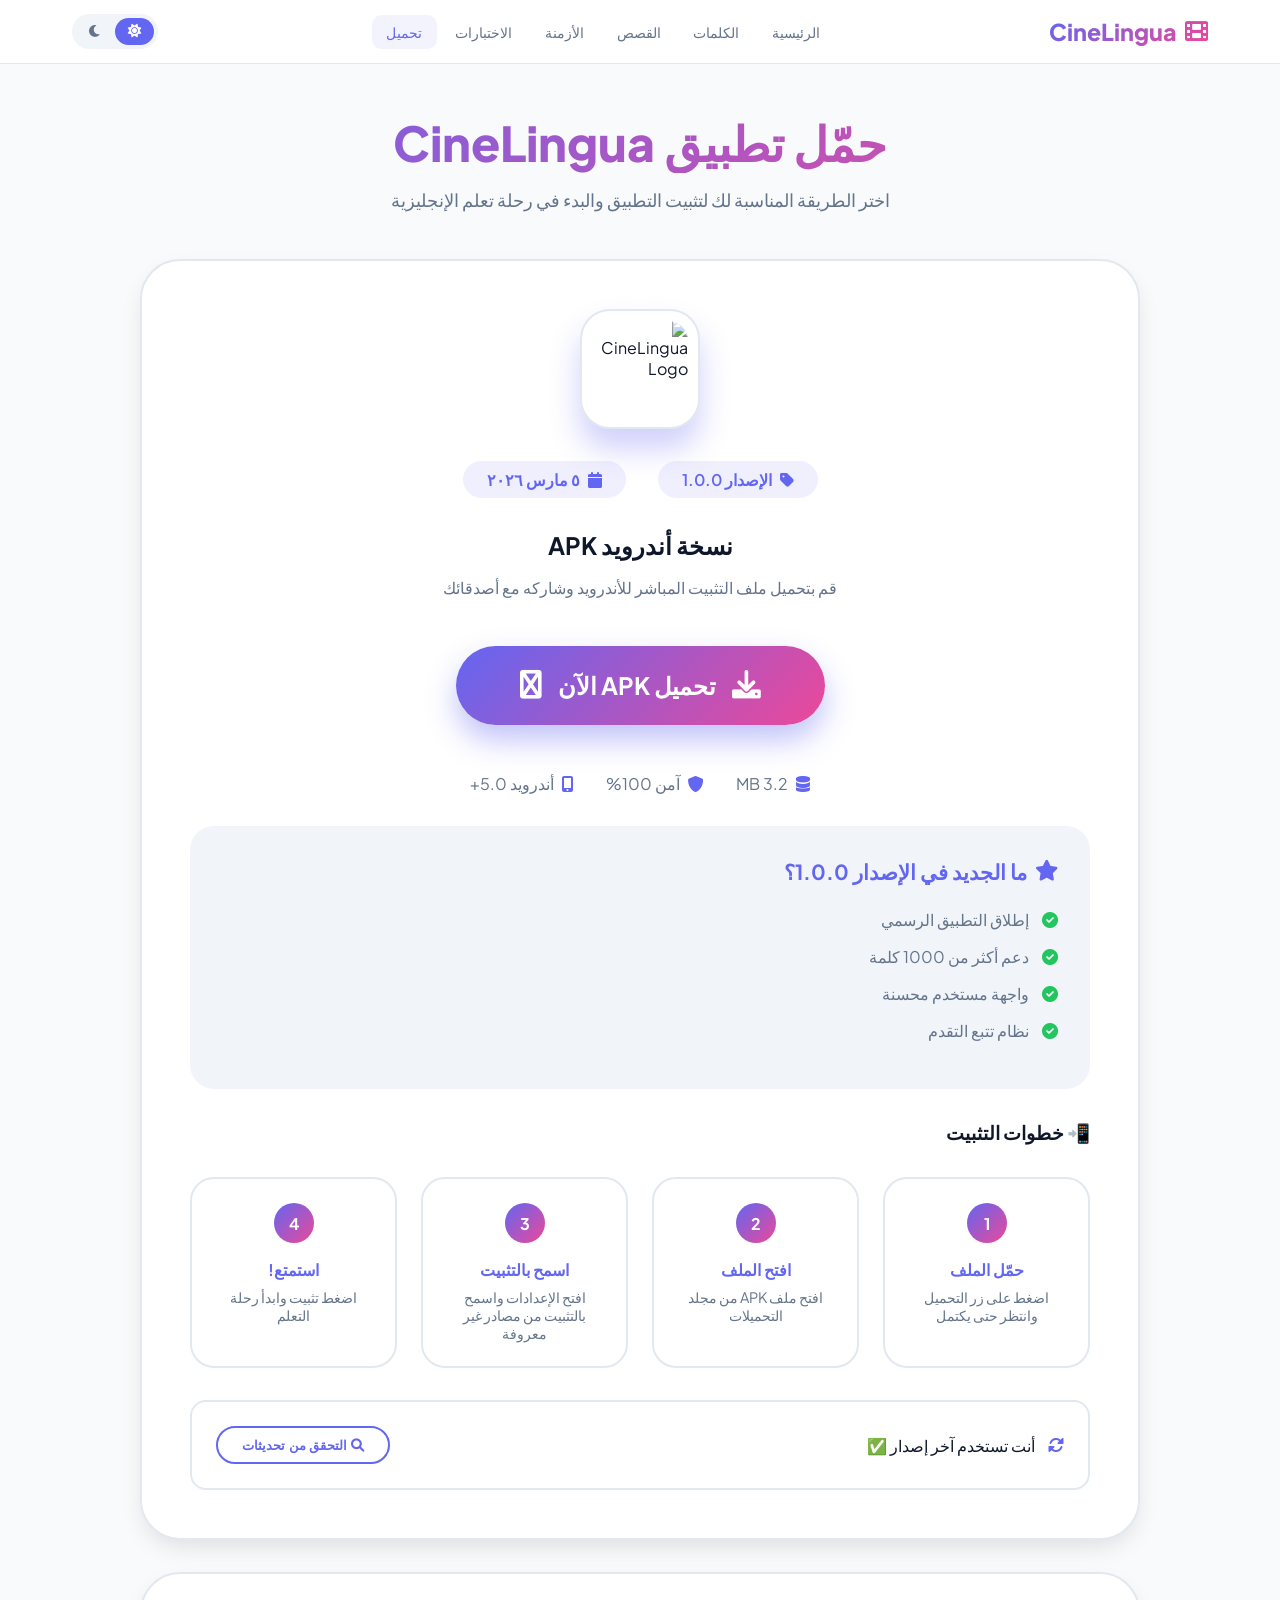
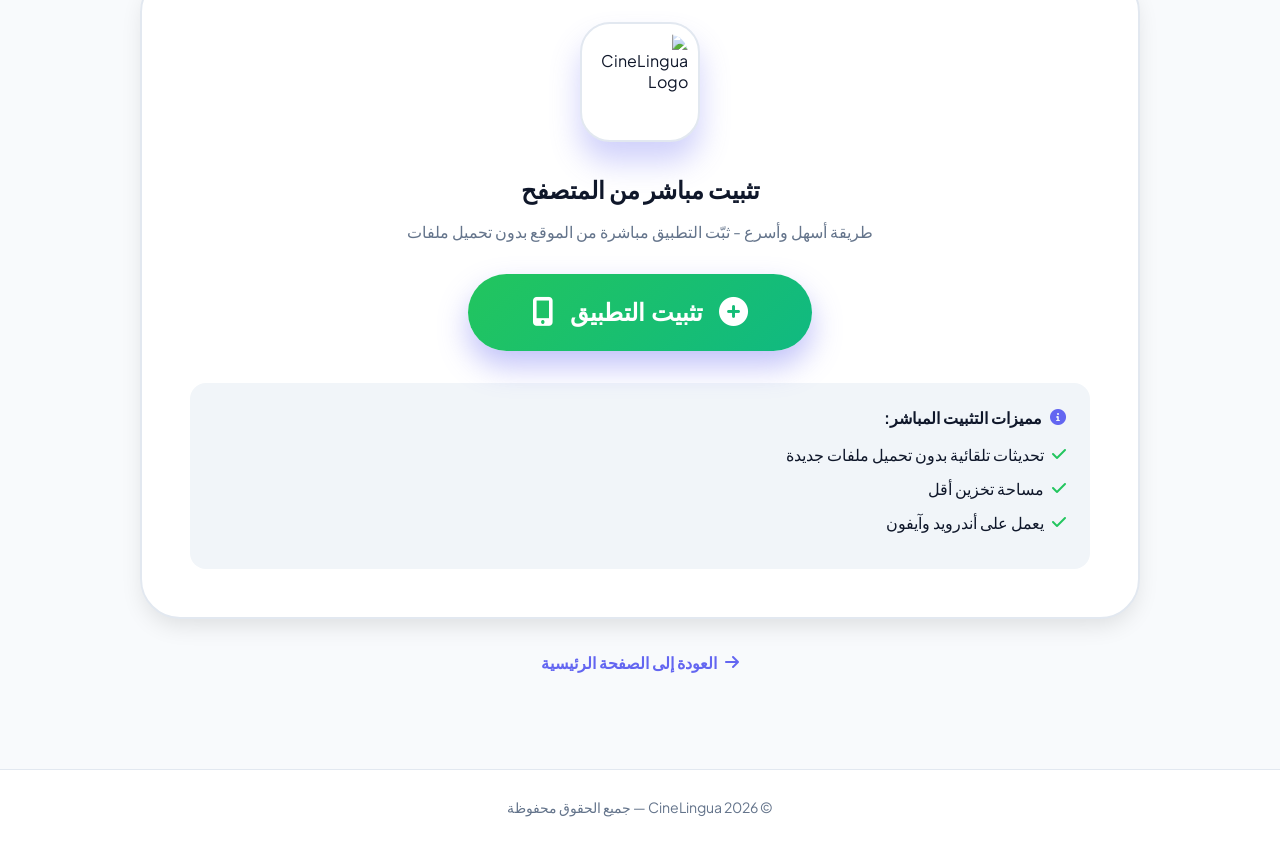
==== download.html @ 96bd87a1 "Update download.html" ====
<!DOCTYPE html>
<html lang="ar" dir="rtl">
<head>
    <meta charset="UTF-8">
    <meta name="viewport" content="width=device-width, initial-scale=1.0">
    <title>CineLingua | تحميل التطبيق</title>
    
    <!-- PWA Meta Tags -->
    <link rel="manifest" href="manifest.json">
    <meta name="theme-color" content="#6366f1">
    <meta name="apple-mobile-web-app-capable" content="yes">
    <meta name="apple-mobile-web-app-status-bar-style" content="black-translucent">
    <meta name="apple-mobile-web-app-title" content="CineLingua">
    <link rel="apple-touch-icon" href="https://i.postimg.cc/J4xdc62M/20260305-233826.png">
    
    <!-- Meta Tags -->
    <meta property="og:title" content="CineLingua | تحميل التطبيق">
    <meta property="og:description" content="حمّل تطبيق CineLingua لتعلم الإنجليزية بذكاء">
    <meta property="og:image" content="https://i.postimg.cc/J4xdc62M/20260305-233826.png">
    <meta property="og:url" content="https://riad325-maker.github.io/cine-lingua.-/download.html">
    <meta name="description" content="صفحة تحميل تطبيق CineLingua - تعلم الإنجليزية بسهولة">

    <!-- Stylesheets -->
    <link rel="stylesheet" href="https://cdnjs.cloudflare.com/ajax/libs/font-awesome/6.0.0/css/all.min.css">
    <link href="https://fonts.googleapis.com/css2?family=Plus+Jakarta+Sans:wght@300;400;500;600;700;800&display=swap" rel="stylesheet">
    <link href="https://unpkg.com/aos@2.3.1/dist/aos.css" rel="stylesheet">

    <style>
        * { margin: 0; padding: 0; box-sizing: border-box; }

        :root {
            --primary: #6366f1;
            --primary-dark: #4f46e5;
            --secondary: #ec4899;
            --success: #22c55e;
            --warning: #f59e0b;
            --border: #e2e8f0;
            --shadow: 0 4px 6px -1px rgba(0,0,0,0.08);
            --shadow-lg: 0 10px 25px -5px rgba(0,0,0,0.12);
            --bg-primary: #f8fafc;
            --bg-card: #ffffff;
            --bg-secondary: #f1f5f9;
            --text-primary: #0f172a;
            --text-secondary: #64748b;
        }

        [data-theme="dark"] {
            --border: #334155;
            --bg-primary: #0f172a;
            --bg-card: #1e293b;
            --bg-secondary: #334155;
            --text-primary: #f8fafc;
            --text-secondary: #cbd5e1;
        }

        body {
            background-color: var(--bg-primary);
            color: var(--text-primary);
            font-family: 'Plus Jakarta Sans', sans-serif;
            transition: background 0.3s, color 0.3s;
            min-height: 100vh;
            display: flex;
            flex-direction: column;
        }

        /* ===== NAVBAR ===== */
        .navbar {
            background: var(--bg-card);
            box-shadow: 0 1px 0 var(--border);
            position: fixed;
            width: 100%;
            top: 0;
            z-index: 1000;
        }

        .nav-container {
            max-width: 1200px;
            margin: 0 auto;
            padding: 0.9rem 2rem;
            display: flex;
            justify-content: space-between;
            align-items: center;
        }

        .logo {
            display: flex;
            align-items: center;
            gap: 0.5rem;
            font-size: 1.45rem;
            font-weight: 800;
            background: linear-gradient(135deg, var(--primary), var(--secondary));
            -webkit-background-clip: text;
            -webkit-text-fill-color: transparent;
            text-decoration: none;
        }

        .nav-menu {
            display: flex;
            gap: 0.25rem;
            list-style: none;
        }

        .nav-menu a {
            text-decoration: none;
            color: var(--text-secondary);
            font-weight: 500;
            padding: 0.5rem 0.9rem;
            border-radius: 0.6rem;
            transition: all 0.2s;
            font-size: 0.9rem;
        }

        .nav-menu a:hover,
        .nav-menu a.active {
            color: var(--primary);
            background: rgba(99, 102, 241, 0.08);
        }

        .nav-right {
            display: flex;
            align-items: center;
            gap: 0.75rem;
        }

        .theme-toggle {
            display: flex;
            background: var(--bg-secondary);
            padding: 0.2rem;
            border-radius: 2rem;
        }

        .theme-btn {
            padding: 0.4rem 0.8rem;
            border: none;
            background: transparent;
            border-radius: 2rem;
            cursor: pointer;
            color: var(--text-secondary);
            transition: all 0.2s;
            font-size: 0.85rem;
        }

        .theme-btn.active {
            background: var(--primary);
            color: white;
        }

        .menu-toggle {
            background: none;
            border: none;
            font-size: 1.5rem;
            color: var(--primary);
            cursor: pointer;
            display: none;
        }

        @media (max-width: 768px) {
            .menu-toggle {
                display: block;
            }
            .nav-menu {
                display: none;
                position: absolute;
                top: 100%;
                right: 0;
                left: 0;
                background: var(--bg-card);
                flex-direction: column;
                padding: 0.75rem;
                gap: 0.2rem;
                box-shadow: 0 10px 25px rgba(0, 0, 0, 0.1);
                border-bottom: 1px solid var(--border);
            }
            .nav-menu.show {
                display: flex;
            }
            .nav-menu a {
                padding: 0.75rem 1rem;
                display: block;
            }
        }

        /* ===== MAIN CONTENT ===== */
        .main-content {
            flex: 1;
            margin-top: 80px;
            padding: 2rem;
        }

        .download-hero {
            text-align: center;
            margin-bottom: 3rem;
        }

        .download-hero h1 {
            font-size: clamp(2rem, 5vw, 3rem);
            font-weight: 800;
            margin-bottom: 1rem;
            background: linear-gradient(135deg, var(--primary), var(--secondary));
            -webkit-background-clip: text;
            -webkit-text-fill-color: transparent;
        }

        .download-hero p {
            color: var(--text-secondary);
            font-size: 1.1rem;
            max-width: 600px;
            margin: 0 auto;
        }

        /* ===== DOWNLOAD CARD ===== */
        .download-container {
            max-width: 1000px;
            margin: 0 auto;
        }

        .download-card {
            background: var(--bg-card);
            border-radius: 2.5rem;
            padding: 3rem;
            box-shadow: var(--shadow-lg);
            border: 2px solid var(--border);
            margin-bottom: 2rem;
        }

        .app-icon-large {
            width: 120px;
            height: 120px;
            background: white;
            border-radius: 30px;
            display: flex;
            align-items: center;
            justify-content: center;
            margin: 0 auto 2rem;
            box-shadow: 0 20px 30px rgba(99, 102, 241, 0.3);
            padding: 10px;
            border: 2px solid var(--border);
        }

        .app-icon-large img {
            width: 100%;
            height: 100%;
            object-fit: contain;
            border-radius: 20px;
        }

        .version-info {
            display: flex;
            justify-content: center;
            gap: 2rem;
            flex-wrap: wrap;
            margin-bottom: 2rem;
        }

        .version-badge {
            background: rgba(99, 102, 241, 0.1);
            padding: 0.5rem 1.5rem;
            border-radius: 100px;
            display: flex;
            align-items: center;
            gap: 0.5rem;
        }

        .version-badge i {
            color: var(--primary);
        }

        .version-badge span {
            color: var(--primary);
            font-weight: 600;
        }

        .download-btn-container {
            text-align: center;
            margin: 3rem 0;
        }

        .download-btn-main {
            display: inline-flex;
            align-items: center;
            gap: 1rem;
            background: linear-gradient(135deg, var(--primary), var(--secondary));
            color: white;
            padding: 1.5rem 4rem;
            border-radius: 100px;
            font-size: 1.5rem;
            font-weight: 700;
            text-decoration: none;
            box-shadow: 0 15px 30px rgba(99, 102, 241, 0.4);
            transition: all 0.3s;
            border: none;
            cursor: pointer;
        }

        .download-btn-main:hover {
            transform: translateY(-5px) scale(1.05);
            box-shadow: 0 25px 40px rgba(99, 102, 241, 0.5);
        }

        .download-btn-main i {
            font-size: 1.8rem;
        }

        .file-info {
            display: flex;
            justify-content: center;
            gap: 2rem;
            flex-wrap: wrap;
            margin: 2rem 0;
            color: var(--text-secondary);
        }

        .file-info-item {
            display: flex;
            align-items: center;
            gap: 0.5rem;
        }

        .file-info-item i {
            color: var(--primary);
        }

        .whats-new {
            background: var(--bg-secondary);
            border-radius: 1.5rem;
            padding: 2rem;
            margin: 2rem 0;
        }

        .whats-new h3 {
            display: flex;
            align-items: center;
            gap: 0.5rem;
            margin-bottom: 1.5rem;
            color: var(--primary);
            font-size: 1.3rem;
        }

        .whats-new ul {
            list-style: none;
        }

        .whats-new li {
            margin-bottom: 1rem;
            display: flex;
            align-items: center;
            gap: 0.8rem;
            color: var(--text-secondary);
        }

        .whats-new li i {
            color: var(--success);
        }

        .installation-steps {
            display: grid;
            grid-template-columns: repeat(auto-fit, minmax(200px, 1fr));
            gap: 1.5rem;
            margin: 2rem 0;
        }

        .step-card {
            background: var(--bg-card);
            border: 2px solid var(--border);
            border-radius: 1.5rem;
            padding: 1.5rem;
            text-align: center;
            transition: all 0.3s;
        }

        .step-card:hover {
            border-color: var(--primary);
            transform: translateY(-5px);
        }

        .step-number {
            width: 40px;
            height: 40px;
            background: linear-gradient(135deg, var(--primary), var(--secondary));
            color: white;
            border-radius: 50%;
            display: flex;
            align-items: center;
            justify-content: center;
            font-weight: 700;
            margin: 0 auto 1rem;
        }

        .step-card h4 {
            margin-bottom: 0.5rem;
            color: var(--primary);
        }

        .step-card p {
            color: var(--text-secondary);
            font-size: 0.9rem;
        }

        .update-checker {
            display: flex;
            align-items: center;
            justify-content: space-between;
            flex-wrap: wrap;
            gap: 1rem;
            padding: 1.5rem;
            background: var(--bg-card);
            border-radius: 1rem;
            border: 2px solid var(--border);
        }

        .update-status {
            display: flex;
            align-items: center;
            gap: 0.8rem;
        }

        .update-status i {
            color: var(--primary);
        }

        .update-btn {
            background: none;
            border: 2px solid var(--primary);
            color: var(--primary);
            padding: 0.6rem 1.5rem;
            border-radius: 100px;
            font-weight: 600;
            cursor: pointer;
            transition: all 0.3s;
        }

        .update-btn:hover {
            background: var(--primary);
            color: white;
        }

        /* ===== أنظمة الإشعارات ===== */
        .update-notification {
            position: fixed;
            bottom: 20px;
            right: 20px;
            background: var(--bg-card);
            border: 2px solid var(--primary);
            border-radius: 1rem;
            padding: 1rem;
            box-shadow: var(--shadow-lg);
            z-index: 9999;
            max-width: 300px;
            animation: slideIn 0.3s ease;
        }

        .download-progress {
            position: fixed;
            bottom: 20px;
            left: 20px;
            background: var(--bg-card);
            border-radius: 1rem;
            padding: 1rem;
            box-shadow: var(--shadow-lg);
            border: 2px solid var(--primary);
            z-index: 9999;
            animation: slideIn 0.3s ease;
            min-width: 250px;
        }

        .download-progress-bar {
            width: 100%;
            height: 6px;
            background: var(--bg-secondary);
            border-radius: 3px;
            margin: 0.8rem 0 0.3rem;
            overflow: hidden;
        }

        .download-progress-fill {
            height: 100%;
            background: linear-gradient(90deg, var(--primary), var(--secondary));
            width: 0%;
            transition: width 0.3s ease;
        }

        .download-progress-text {
            display: flex;
            justify-content: space-between;
            color: var(--text-secondary);
            font-size: 0.8rem;
        }

        @keyframes slideIn {
            from {
                transform: translateX(100px);
                opacity: 0;
            }
            to {
                transform: translateX(0);
                opacity: 1;
            }
        }

        @keyframes slideInLeft {
            from {
                transform: translateX(-100px);
                opacity: 0;
            }
            to {
                transform: translateX(0);
                opacity: 1;
            }
        }

        @keyframes pulse {
            0% { transform: scale(1); }
            50% { transform: scale(1.05); }
            100% { transform: scale(1); }
        }

        .pulse-animation {
            animation: pulse 2s infinite;
        }

        .back-home {
            text-align: center;
            margin-top: 2rem;
        }

        .back-home a {
            color: var(--primary);
            text-decoration: none;
            display: inline-flex;
            align-items: center;
            gap: 0.5rem;
            font-weight: 600;
            transition: all 0.3s;
        }

        .back-home a:hover {
            gap: 0.8rem;
        }

        /* ===== FOOTER ===== */
        .footer {
            background: var(--bg-card);
            border-top: 1px solid var(--border);
            text-align: center;
            padding: 1.75rem 2rem;
            margin-top: 4rem;
            color: var(--text-secondary);
            font-size: 0.88rem;
        }

        @media (max-width: 768px) {
            .download-card {
                padding: 1.5rem;
            }
            .download-btn-main {
                padding: 1rem 2rem;
                font-size: 1.2rem;
            }
            .download-progress {
                left: 10px;
                right: 10px;
                max-width: none;
            }
        }
    </style>
</head>
<body>

    <!-- NAVBAR -->
    <nav class="navbar">
        <div class="nav-container">
            <a class="logo" href="index.html"><i class="fas fa-film"></i> CineLingua</a>
            <button class="menu-toggle" onclick="toggleMenu()"><i class="fas fa-bars"></i></button>
            <ul class="nav-menu" id="navMenu">
                <li><a href="index.html">الرئيسية</a></li>
                <li><a href="lessons.html">الكلمات</a></li>
                <li><a href="stories.html">القصص</a></li>
                <li><a href="tenses.html">الأزمنة</a></li>
                <li><a href="quiz.html">الاختبارات</a></li>
                <li><a href="download.html" class="active">تحميل</a></li>
            </ul>
            <div class="nav-right">
                <div class="theme-toggle">
                    <button class="theme-btn active" onclick="setTheme('light')"><i class="fas fa-sun"></i></button>
                    <button class="theme-btn" onclick="setTheme('dark')"><i class="fas fa-moon"></i></button>
                </div>
            </div>
        </div>
    </nav>

    <!-- MAIN CONTENT -->
    <div class="main-content">
        <div class="download-hero" data-aos="fade-up">
            <h1>حمّل تطبيق CineLingua</h1>
            <p>اختر الطريقة المناسبة لك لتثبيت التطبيق والبدء في رحلة تعلم الإنجليزية</p>
        </div>

        <div class="download-container">
            <!-- بطاقة تحميل APK -->
            <div class="download-card" data-aos="fade-up">
                <div class="app-icon-large">
                    <img src="https://i.postimg.cc/J4xdc62M/20260305-233826.png" alt="CineLingua Logo">
                </div>

                <div class="version-info">
                    <div class="version-badge">
                        <i class="fas fa-tag"></i>
                        <span id="appVersion">الإصدار 1.0.0</span>
                    </div>
                    <div class="version-badge">
                        <i class="fas fa-calendar"></i>
                        <span id="updateDate">5 مارس 2026</span>
                    </div>
                </div>

                <h2 style="text-align: center; margin-bottom: 1rem;">نسخة أندرويد APK</h2>
                <p style="text-align: center; color: var(--text-secondary); margin-bottom: 2rem;">
                    قم بتحميل ملف التثبيت المباشر للأندرويد وشاركه مع أصدقائك
                </p>

                <div class="download-btn-container">
                    <a href="#" class="download-btn-main" id="downloadBtn" download>
                        <i class="fas fa-download"></i>
                        <span>تحميل APK الآن</span>
                        <i class="fas fa-android"></i>
                    </a>
                </div>

                <div class="file-info">
                    <div class="file-info-item">
                        <i class="fas fa-database"></i>
                        <span id="appSize">3.2 MB</span>
                    </div>
                    <div class="file-info-item">
                        <i class="fas fa-shield-alt"></i>
                        <span>آمن 100%</span>
                    </div>
                    <div class="file-info-item">
                        <i class="fas fa-mobile-alt"></i>
                        <span>أندرويد 5.0+</span>
                    </div>
                </div>

                <!-- قسم ما الجديد -->
                <div class="whats-new">
                    <h3><i class="fas fa-star"></i> ما الجديد في الإصدار 1.0.0؟</h3>
                    <ul id="changesList">
                        <li><i class="fas fa-check-circle"></i> إطلاق التطبيق الرسمي</li>
                        <li><i class="fas fa-check-circle"></i> دعم أكثر من 1000 كلمة</li>
                        <li><i class="fas fa-check-circle"></i> واجهة مستخدم محسنة</li>
                        <li><i class="fas fa-check-circle"></i> نظام تتبع التقدم</li>
                    </ul>
                </div>

                <!-- خطوات التثبيت -->
                <h3 style="margin-bottom: 1rem;">📲 خطوات التثبيت</h3>
                <div class="installation-steps">
                    <div class="step-card">
                        <div class="step-number">1</div>
                        <h4>حمّل الملف</h4>
                        <p>اضغط على زر التحميل وانتظر حتى يكتمل</p>
                    </div>
                    <div class="step-card">
                        <div class="step-number">2</div>
                        <h4>افتح الملف</h4>
                        <p>افتح ملف APK من مجلد التحميلات</p>
                    </div>
                    <div class="step-card">
                        <div class="step-number">3</div>
                        <h4>اسمح بالتثبيت</h4>
                        <p>افتح الإعدادات واسمح بالتثبيت من مصادر غير معروفة</p>
                    </div>
                    <div class="step-card">
                        <div class="step-number">4</div>
                        <h4>استمتع!</h4>
                        <p>اضغط تثبيت وابدأ رحلة التعلم</p>
                    </div>
                </div>

                <!-- نظام التحقق من التحديثات -->
                <div class="update-checker">
                    <div class="update-status">
                        <i class="fas fa-sync-alt"></i>
                        <span id="updateMessage">أنت تستخدم آخر إصدار ✅</span>
                    </div>
                    <button class="update-btn" onclick="checkForUpdates()">
                        <i class="fas fa-search"></i> التحقق من تحديثات
                    </button>
                </div>
            </div>

            <!-- بطاقة التثبيت المباشر (PWA) -->
            <div class="download-card" data-aos="fade-up" data-aos-delay="100">
                <div class="app-icon-large">
                    <img src="https://i.postimg.cc/J4xdc62M/20260305-233826.png" alt="CineLingua Logo">
                </div>

                <h2 style="text-align: center; margin-bottom: 1rem;">تثبيت مباشر من المتصفح</h2>
                <p style="text-align: center; color: var(--text-secondary); margin-bottom: 2rem;">
                    طريقة أسهل وأسرع - ثبّت التطبيق مباشرة من الموقع بدون تحميل ملفات
                </p>

                <div style="text-align: center;">
                    <button class="download-btn-main" id="pwaInstallBtn" style="background: linear-gradient(135deg, #22c55e, #10b981);">
                        <i class="fas fa-plus-circle"></i>
                        <span>تثبيت التطبيق</span>
                        <i class="fas fa-mobile-alt"></i>
                    </button>
                </div>

                <div style="margin-top: 2rem; padding: 1.5rem; background: var(--bg-secondary); border-radius: 1rem;">
                    <h4 style="display: flex; align-items: center; gap: 0.5rem; margin-bottom: 1rem;">
                        <i class="fas fa-info-circle" style="color: var(--primary);"></i>
                        مميزات التثبيت المباشر:
                    </h4>
                    <ul style="list-style: none;">
                        <li style="margin-bottom: 0.8rem; display: flex; align-items: center; gap: 0.5rem;">
                            <i class="fas fa-check" style="color: #22c55e;"></i>
                            <span>تحديثات تلقائية بدون تحميل ملفات جديدة</span>
                        </li>
                        <li style="margin-bottom: 0.8rem; display: flex; align-items: center; gap: 0.5rem;">
                            <i class="fas fa-check" style="color: #22c55e;"></i>
                            <span>مساحة تخزين أقل</span>
                        </li>
                        <li style="margin-bottom: 0.8rem; display: flex; align-items: center; gap: 0.5rem;">
                            <i class="fas fa-check" style="color: #22c55e;"></i>
                            <span>يعمل على أندرويد وآيفون</span>
                        </li>
                    </ul>
                </div>
            </div>

            <!-- رابط العودة للرئيسية -->
            <div class="back-home">
                <a href="index.html">
                    <i class="fas fa-arrow-right"></i>
                    العودة إلى الصفحة الرئيسية
                </a>
            </div>
        </div>
    </div>

    <!-- FOOTER -->
    <footer class="footer">
        <p>© 2026 CineLingua — جميع الحقوق محفوظة</p>
    </footer>

    <script src="https://unpkg.com/aos@2.3.1/dist/aos.js"></script>
    <script>
        AOS.init({ duration: 900, once: true, offset: 60 });

        // ===== نظام إدارة إصدارات التطبيق =====
        const APP_VERSION = {
            current: "1.0.0",
            code: 1,
            date: "2026-03-05",
            // ⚠️ غير هذا الرابط إلى رابط ملف APK الخاص بك ⚠️
            apkUrl: "https://riad325-maker.github.io/cine-lingua.-/cinelingua-v1.0.0.apk",
            size: "3.2 MB",
            changes: [
                "إطلاق التطبيق الرسمي",
                "دعم أكثر من 1000 كلمة",
                "واجهة مستخدم محسنة",
                "نظام تتبع التقدم"
            ]
        };

        // ===== THEME =====
        window.setTheme = function(theme) {
            document.documentElement.setAttribute('data-theme', theme);
            localStorage.setItem('theme', theme);
            document.querySelectorAll('.theme-btn').forEach(btn => {
                btn.classList.toggle('active',
                    (theme === 'light' && btn.innerHTML.includes('sun')) ||
                    (theme === 'dark' && btn.innerHTML.includes('moon'))
                );
            });
        };
        setTheme(localStorage.getItem('theme') || 'light');

        // ===== NAV =====
        function toggleMenu() {
            document.getElementById('navMenu').classList.toggle('show');
        }
        document.querySelectorAll('.nav-menu a').forEach(a =>
            a.addEventListener('click', () => document.getElementById('navMenu').classList.remove('show'))
        );

        // ===== تحديث معلومات التطبيق في الصفحة =====
        function updateAppInfo() {
            document.getElementById('appVersion').innerHTML = `الإصدار ${APP_VERSION.current}`;
            document.getElementById('updateDate').innerHTML = new Date(APP_VERSION.date).toLocaleDateString('ar-EG', {
                year: 'numeric',
                month: 'long',
                day: 'numeric'
            });
            document.getElementById('appSize').innerHTML = APP_VERSION.size;
            document.getElementById('downloadBtn').href = APP_VERSION.apkUrl;
            
            // تحديث قائمة التغييرات
            const changesList = document.getElementById('changesList');
            changesList.innerHTML = '';
            APP_VERSION.changes.forEach(change => {
                const li = document.createElement('li');
                li.innerHTML = `<i class="fas fa-check-circle"></i> ${change}`;
                changesList.appendChild(li);
            });
        }

        // ===== دالة التحقق من التحديثات =====
        function checkForUpdates() {
            const lastSeenVersion = localStorage.getItem('appVersion') || '0.0.0';
            const updateMessage = document.getElementById('updateMessage');
            const downloadBtn = document.getElementById('downloadBtn');

            if (APP_VERSION.current !== lastSeenVersion) {
                updateMessage.innerHTML = `<span style="color:#22c55e;">✨ يتوفر إصدار جديد! الإصدار ${APP_VERSION.current}</span>`;
                downloadBtn.classList.add('pulse-animation');
                localStorage.setItem('appVersion', APP_VERSION.current);
                showUpdateNotification();
            } else {
                updateMessage.innerHTML = '<span style="color:var(--text-secondary);">✅ أنت تستخدم آخر إصدار</span>';
                downloadBtn.classList.remove('pulse-animation');
            }
        }

        // ===== دالة عرض إشعار التحديث =====
        function showUpdateNotification() {
            const notification = document.createElement('div');
            notification.className = 'update-notification';
            notification.innerHTML = `
                <div style="display:flex; align-items:center; gap:0.8rem; margin-bottom:0.8rem;">
                    <div style="background:var(--primary); width:30px; height:30px; border-radius:50%; display:flex; align-items:center; justify-content:center;">
                        <i class="fas fa-star" style="color:white; font-size:0.9rem;"></i>
                    </div>
                    <h4 style="color:var(--primary);">تحديث جديد!</h4>
                </div>
                <p style="color:var(--text-secondary); margin-bottom:1rem;">الإصدار ${APP_VERSION.current} متوفر الآن</p>
                <div style="display:flex; gap:0.5rem;">
                    <a href="${APP_VERSION.apkUrl}" style="background:var(--primary); color:white; padding:0.5rem 1rem; border-radius:2rem; text-decoration:none; font-size:0.9rem;" download>
                        <i class="fas fa-download"></i> حمّل الآن
                    </a>
                    <button onclick="this.parentElement.parentElement.remove()" style="background:none; border:1px solid var(--border); padding:0.5rem 1rem; border-radius:2rem; cursor:pointer;">
                        لاحقاً
                    </button>
                </div>
            `;
            document.body.appendChild(notification);
            setTimeout(() => notification.remove(), 10000);
        }

        // ===== نظام إشعار انتهاء التحميل =====
        function setupDownloadNotification() {
            const downloadBtn = document.getElementById('downloadBtn');
            let progressNotification = null;
            let progressInterval = null;

            // دالة عرض شريط التقدم
            function showProgressNotification() {
                if (progressNotification) return;
                
                progressNotification = document.createElement('div');
                progressNotification.className = 'download-progress';
                progressNotification.id = 'downloadProgress';
                progressNotification.innerHTML = `
                    <div style="display:flex; align-items:center; gap:0.5rem; margin-bottom:0.3rem;">
                        <i class="fas fa-download" style="color:var(--primary);"></i>
                        <span style="font-weight:600;">جاري التحميل...</span>
                    </div>
                    <div class="download-progress-bar">
                        <div class="download-progress-fill" id="progressFill" style="width:0%"></div>
                    </div>
                    <div class="download-progress-text">
                        <span id="progressPercent">0%</span>
                        <span id="progressSize">0 / ${APP_VERSION.size}</span>
                    </div>
                `;
                document.body.appendChild(progressNotification);
                
                // محاكاة تقدم التحميل
                let progress = 0;
                progressInterval = setInterval(() => {
                    if (progress < 90) {
                        progress += Math.random() * 15;
                        if (progress > 90) progress = 90;
                        updateProgress(progress);
                    }
                }, 300);
            }

            // تحديث شريط التقدم
            function updateProgress(percent) {
                const fill = document.getElementById('progressFill');
                const percentText = document.getElementById('progressPercent');
                if (fill && percentText) {
                    fill.style.width = `${percent}%`;
                    percentText.textContent = `${Math.round(percent)}%`;
                }
            }

            // دالة إكمال التحميل
            function completeDownload() {
                if (progressInterval) {
                    clearInterval(progressInterval);
                }
                
                // أكمل التقدم إلى 100%
                updateProgress(100);
                
                // إزالة شريط التقدم بعد ثانية
                setTimeout(() => {
                    if (progressNotification && progressNotification.parentNode) {
                        progressNotification.remove();
                        progressNotification = null;
                    }
                }, 1000);
                
                // عرض إشعار الانتهاء
                setTimeout(() => {
                    showDownloadCompleteNotification();
                }, 500);
            }

            // دالة عرض إشعار انتهاء التحميل
            function showDownloadCompleteNotification() {
                const notification = document.createElement('div');
                notification.className = 'update-notification';
                notification.style.borderColor = '#22c55e';
                notification.innerHTML = `
                    <div style="display:flex; align-items:center; gap:0.8rem; margin-bottom:0.8rem;">
                        <div style="background:#22c55e; width:30px; height:30px; border-radius:50%; display:flex; align-items:center; justify-content:center;">
                            <i class="fas fa-check" style="color:white; font-size:0.9rem;"></i>
                        </div>
                        <h4 style="color:#22c55e;">تم التحميل بنجاح!</h4>
                    </div>
                    <p style="color:var(--text-secondary); margin-bottom:1rem;">تم تحميل ملف التطبيق. يمكنك الآن تثبيته على جهازك.</p>
                    <div style="display:flex; gap:0.5rem; justify-content:flex-end;">
                        <button onclick="this.parentElement.parentElement.remove()" style="background:var(--primary); color:white; border:none; padding:0.5rem 1rem; border-radius:2rem; cursor:pointer;">
                            <i class="fas fa-check"></i> حسناً
                        </button>
                    </div>
                `;
                document.body.appendChild(notification);
                
                // إخفاء الإشعار بعد 7 ثواني
                setTimeout(() => {
                    if (notification.parentNode) {
                        notification.remove();
                    }
                }, 7000);
            }

            // مراقبة بداية التحميل
            downloadBtn.addEventListener('click', function(e) {
                // عرض شريط التقدم
                showProgressNotification();
                
                // للمتصفحات الحديثة، نحاول مراقبة التحميل الفعلي
                if (window.fetch) {
                    e.preventDefault();
                    
                    const url = this.href;
                    const filename = url.split('/').pop() || 'cinelingua.apk';
                    
                    fetch(url)
                        .then(response => {
                            if (!response.ok) throw new Error('فشل التحميل');
                            
                            const reader = response.body.getReader();
                            const contentLength = +response.headers.get('Content-Length') || 1024 * 1024 * 3; // تقريب 3MB
                            let receivedLength = 0;
                            
                            // قراءة البيانات
                            return new Response(
                                new ReadableStream({
                                    start(controller) {
                                        function push() {
                                            reader.read().then(({done, value}) => {
                                                if (done) {
                                                    controller.close();
                                                    return;
                                                }
                                                receivedLength += value.length;
                                                const percent = (receivedLength / contentLength) * 100;
                                                updateProgress(percent);
                                                controller.enqueue(value);
                                                push();
                                            });
                                        }
                                        push();
                                    }
                                })
                            );
                        })
                        .then(response => response.blob())
                        .then(blob => {
                            // إنشاء رابط تحميل مؤقت
                            const blobUrl = window.URL.createObjectURL(blob);
                            const link = document.createElement('a');
                            link.href = blobUrl;
                            link.download = filename;
                            document.body.appendChild(link);
                            link.click();
                            document.body.removeChild(link);
                            window.URL.revokeObjectURL(blobUrl);
                            
                            // إكمال التحميل
                            completeDownload();
                        })
                        .catch(error => {
                            console.error('Download failed:', error);
                            // إذا فشل التحميل، نستخدم الطريقة التقليدية
                            window.location.href = url;
                            completeDownload();
                        });
                } else {
                    // للمتصفحات القديمة
                    setTimeout(completeDownload, 3000);
                }
            });
        }

        // ===== PWA INSTALLATION =====
        let deferredPrompt;
        const pwaInstallBtn = document.getElementById('pwaInstallBtn');

        window.addEventListener('beforeinstallprompt', (e) => {
            e.preventDefault();
            deferredPrompt = e;
            pwaInstallBtn.style.display = 'inline-flex';
        });

        pwaInstallBtn.addEventListener('click', async () => {
            if (!deferredPrompt) {
                alert('يمكنك تثبيت التطبيق من قائمة المتصفح: اضغط على النقاط الثلاث ثم "تثبيت التطبيق"');
                return;
            }
            deferredPrompt.prompt();
            const { outcome } = await deferredPrompt.userChoice;
            console.log(`User response to the install prompt: ${outcome}`);
            deferredPrompt = null;
        });

        // إخفاء زر التثبيت إذا كان التطبيق مثبتاً
        if (window.matchMedia('(display-mode: standalone)').matches || window.navigator.standalone === true) {
            pwaInstallBtn.style.display = 'none';
        }

        // ===== تهيئة الصفحة =====
        window.addEventListener('load', () => {
            updateAppInfo();
            setTimeout(checkForUpdates, 2000);
            setupDownloadNotification();
        });
    </script>
</body>
    </html>
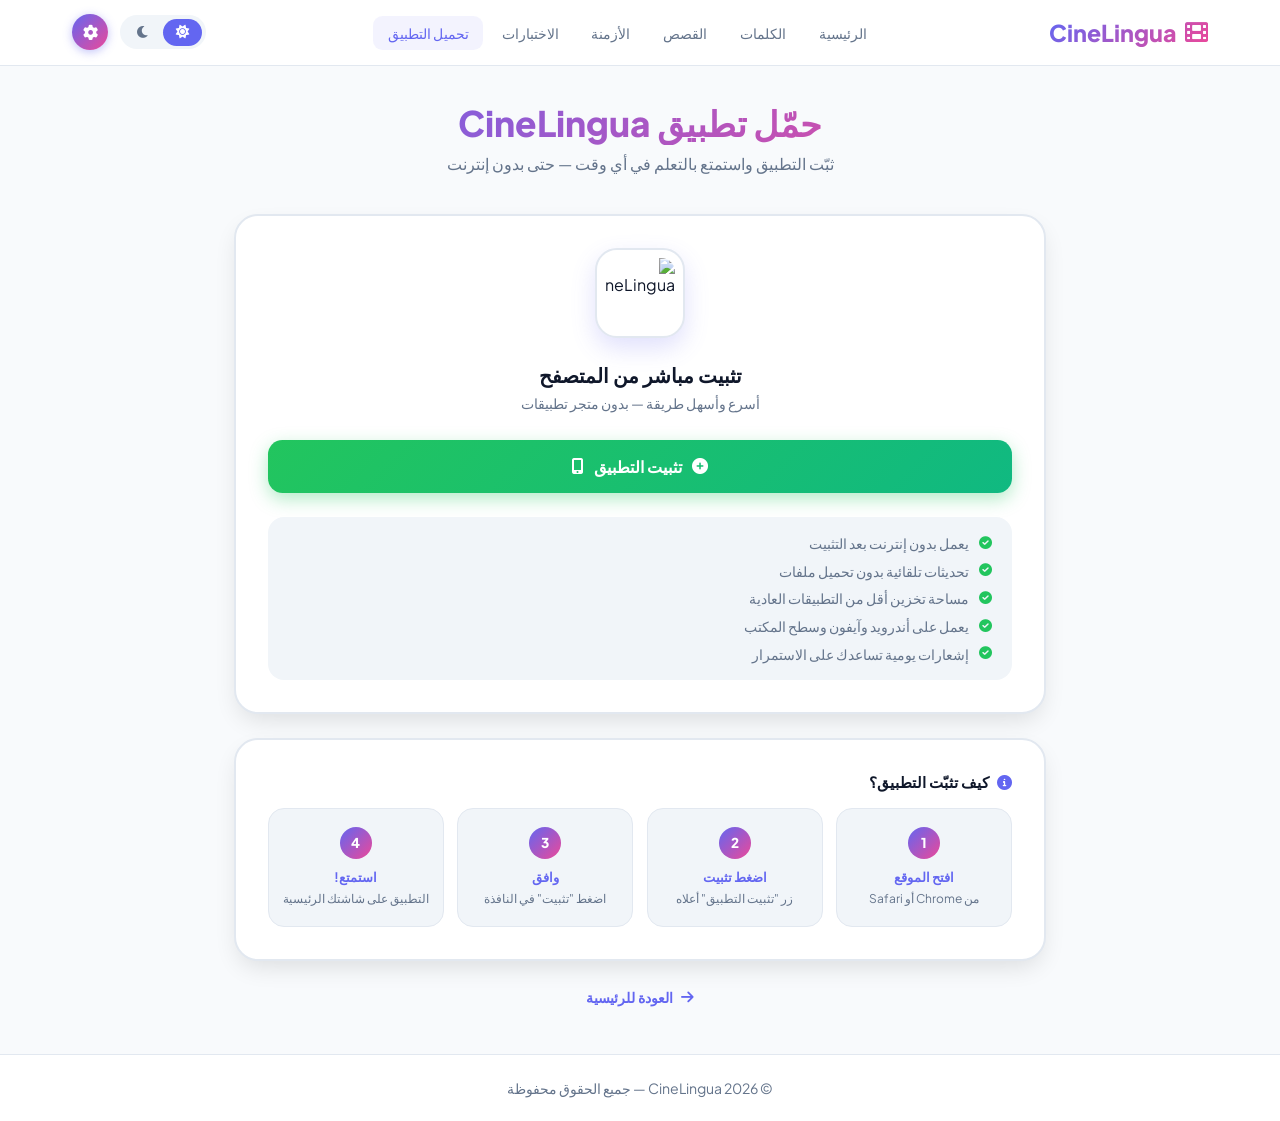
==== commit 1d92d6f3: "Update download.html" ====
--- a/download.html
+++ b/download.html
@@ -4,567 +4,203 @@
     <meta charset="UTF-8">
     <meta name="viewport" content="width=device-width, initial-scale=1.0">
     <title>CineLingua | تحميل التطبيق</title>
-    
-    <!-- PWA Meta Tags -->
     <link rel="manifest" href="manifest.json">
     <meta name="theme-color" content="#6366f1">
-    <meta name="apple-mobile-web-app-capable" content="yes">
-    <meta name="apple-mobile-web-app-status-bar-style" content="black-translucent">
-    <meta name="apple-mobile-web-app-title" content="CineLingua">
-    <link rel="apple-touch-icon" href="https://i.postimg.cc/J4xdc62M/20260305-233826.png">
-    
-    <!-- Meta Tags -->
-    <meta property="og:title" content="CineLingua | تحميل التطبيق">
-    <meta property="og:description" content="حمّل تطبيق CineLingua لتعلم الإنجليزية بذكاء">
-    <meta property="og:image" content="https://i.postimg.cc/J4xdc62M/20260305-233826.png">
-    <meta property="og:url" content="https://riad325-maker.github.io/cine-lingua.-/download.html">
-    <meta name="description" content="صفحة تحميل تطبيق CineLingua - تعلم الإنجليزية بسهولة">
-
-    <!-- Stylesheets -->
     <link rel="stylesheet" href="https://cdnjs.cloudflare.com/ajax/libs/font-awesome/6.0.0/css/all.min.css">
     <link href="https://fonts.googleapis.com/css2?family=Plus+Jakarta+Sans:wght@300;400;500;600;700;800&display=swap" rel="stylesheet">
-    <link href="https://unpkg.com/aos@2.3.1/dist/aos.css" rel="stylesheet">
-
     <style>
         * { margin: 0; padding: 0; box-sizing: border-box; }
-
         :root {
-            --primary: #6366f1;
-            --primary-dark: #4f46e5;
-            --secondary: #ec4899;
-            --success: #22c55e;
-            --warning: #f59e0b;
-            --border: #e2e8f0;
+            --primary: #6366f1; --primary-dark: #4f46e5; --secondary: #ec4899;
+            --success: #22c55e; --border: #e2e8f0;
             --shadow: 0 4px 6px -1px rgba(0,0,0,0.08);
             --shadow-lg: 0 10px 25px -5px rgba(0,0,0,0.12);
-            --bg-primary: #f8fafc;
-            --bg-card: #ffffff;
-            --bg-secondary: #f1f5f9;
-            --text-primary: #0f172a;
-            --text-secondary: #64748b;
-        }
-
+            --bg-primary: #f8fafc; --bg-card: #ffffff; --bg-secondary: #f1f5f9;
+            --text-primary: #0f172a; --text-secondary: #64748b;
+        }
         [data-theme="dark"] {
-            --border: #334155;
-            --bg-primary: #0f172a;
-            --bg-card: #1e293b;
-            --bg-secondary: #334155;
-            --text-primary: #f8fafc;
-            --text-secondary: #cbd5e1;
-        }
-
-        body {
-            background-color: var(--bg-primary);
-            color: var(--text-primary);
-            font-family: 'Plus Jakarta Sans', sans-serif;
-            transition: background 0.3s, color 0.3s;
-            min-height: 100vh;
-            display: flex;
-            flex-direction: column;
-        }
-
-        /* ===== NAVBAR ===== */
-        .navbar {
-            background: var(--bg-card);
-            box-shadow: 0 1px 0 var(--border);
-            position: fixed;
-            width: 100%;
-            top: 0;
-            z-index: 1000;
-        }
-
-        .nav-container {
-            max-width: 1200px;
-            margin: 0 auto;
-            padding: 0.9rem 2rem;
-            display: flex;
-            justify-content: space-between;
-            align-items: center;
-        }
-
-        .logo {
-            display: flex;
-            align-items: center;
-            gap: 0.5rem;
-            font-size: 1.45rem;
-            font-weight: 800;
-            background: linear-gradient(135deg, var(--primary), var(--secondary));
-            -webkit-background-clip: text;
-            -webkit-text-fill-color: transparent;
-            text-decoration: none;
-        }
-
-        .nav-menu {
-            display: flex;
-            gap: 0.25rem;
-            list-style: none;
-        }
-
-        .nav-menu a {
-            text-decoration: none;
-            color: var(--text-secondary);
-            font-weight: 500;
-            padding: 0.5rem 0.9rem;
-            border-radius: 0.6rem;
-            transition: all 0.2s;
-            font-size: 0.9rem;
-        }
-
-        .nav-menu a:hover,
-        .nav-menu a.active {
-            color: var(--primary);
-            background: rgba(99, 102, 241, 0.08);
-        }
-
-        .nav-right {
-            display: flex;
-            align-items: center;
-            gap: 0.75rem;
-        }
-
-        .theme-toggle {
-            display: flex;
-            background: var(--bg-secondary);
-            padding: 0.2rem;
-            border-radius: 2rem;
-        }
-
-        .theme-btn {
-            padding: 0.4rem 0.8rem;
-            border: none;
-            background: transparent;
-            border-radius: 2rem;
-            cursor: pointer;
-            color: var(--text-secondary);
-            transition: all 0.2s;
-            font-size: 0.85rem;
-        }
-
-        .theme-btn.active {
-            background: var(--primary);
-            color: white;
-        }
-
-        .menu-toggle {
-            background: none;
-            border: none;
-            font-size: 1.5rem;
-            color: var(--primary);
-            cursor: pointer;
-            display: none;
-        }
+            --border: #334155; --bg-primary: #0f172a; --bg-card: #1e293b;
+            --bg-secondary: #334155; --text-primary: #f8fafc; --text-secondary: #cbd5e1;
+        }
+        body { background: var(--bg-primary); color: var(--text-primary); font-family: 'Plus Jakarta Sans', sans-serif; transition: background 0.3s, color 0.3s; min-height: 100vh; }
+
+        /* NAVBAR */
+        .navbar { background: var(--bg-card); box-shadow: 0 1px 0 var(--border); position: fixed; width: 100%; top: 0; z-index: 1000; }
+        .nav-container { max-width: 1200px; margin: 0 auto; padding: 0.9rem 2rem; display: flex; justify-content: space-between; align-items: center; }
+        .logo { display: flex; align-items: center; gap: 0.5rem; font-size: 1.45rem; font-weight: 800; background: linear-gradient(135deg, var(--primary), var(--secondary)); -webkit-background-clip: text; -webkit-text-fill-color: transparent; text-decoration: none; }
+        .nav-menu { display: flex; gap: 0.25rem; list-style: none; }
+        .nav-menu a { text-decoration: none; color: var(--text-secondary); font-weight: 500; padding: 0.5rem 0.9rem; border-radius: 0.6rem; transition: all 0.2s; font-size: 0.9rem; }
+        .nav-menu a:hover, .nav-menu a.active { color: var(--primary); background: rgba(99,102,241,0.08); }
+        .nav-right { display: flex; align-items: center; gap: 0.75rem; }
+        .theme-toggle { display: flex; background: var(--bg-secondary); padding: 0.2rem; border-radius: 2rem; }
+        .theme-btn { padding: 0.4rem 0.8rem; border: none; background: transparent; border-radius: 2rem; cursor: pointer; color: var(--text-secondary); transition: all 0.2s; font-size: 0.85rem; }
+        .theme-btn.active { background: var(--primary); color: white; }
+        .menu-toggle { background: none; border: none; font-size: 1.5rem; color: var(--primary); cursor: pointer; display: none; }
+        .settings-btn { width: 36px; height: 36px; border-radius: 50%; background: linear-gradient(135deg, var(--primary), var(--secondary)); border: none; color: white; cursor: pointer; display: flex; align-items: center; justify-content: center; font-size: 0.95rem; transition: all 0.3s cubic-bezier(0.34,1.56,0.64,1); box-shadow: 0 2px 10px rgba(99,102,241,0.4); flex-shrink: 0; }
+        .settings-btn:hover { transform: rotate(90deg) scale(1.1); box-shadow: 0 4px 18px rgba(99,102,241,0.55); }
 
         @media (max-width: 768px) {
-            .menu-toggle {
-                display: block;
-            }
-            .nav-menu {
-                display: none;
-                position: absolute;
-                top: 100%;
-                right: 0;
-                left: 0;
-                background: var(--bg-card);
-                flex-direction: column;
-                padding: 0.75rem;
-                gap: 0.2rem;
-                box-shadow: 0 10px 25px rgba(0, 0, 0, 0.1);
-                border-bottom: 1px solid var(--border);
-            }
-            .nav-menu.show {
-                display: flex;
-            }
-            .nav-menu a {
-                padding: 0.75rem 1rem;
-                display: block;
-            }
-        }
-
-        /* ===== MAIN CONTENT ===== */
-        .main-content {
-            flex: 1;
-            margin-top: 80px;
-            padding: 2rem;
-        }
-
-        .download-hero {
-            text-align: center;
-            margin-bottom: 3rem;
-        }
-
-        .download-hero h1 {
-            font-size: clamp(2rem, 5vw, 3rem);
-            font-weight: 800;
-            margin-bottom: 1rem;
-            background: linear-gradient(135deg, var(--primary), var(--secondary));
-            -webkit-background-clip: text;
-            -webkit-text-fill-color: transparent;
-        }
-
-        .download-hero p {
-            color: var(--text-secondary);
-            font-size: 1.1rem;
-            max-width: 600px;
-            margin: 0 auto;
-        }
-
-        /* ===== DOWNLOAD CARD ===== */
-        .download-container {
-            max-width: 1000px;
-            margin: 0 auto;
-        }
-
-        .download-card {
-            background: var(--bg-card);
-            border-radius: 2.5rem;
-            padding: 3rem;
-            box-shadow: var(--shadow-lg);
-            border: 2px solid var(--border);
-            margin-bottom: 2rem;
-        }
-
-        .app-icon-large {
-            width: 120px;
-            height: 120px;
-            background: white;
-            border-radius: 30px;
-            display: flex;
-            align-items: center;
-            justify-content: center;
-            margin: 0 auto 2rem;
-            box-shadow: 0 20px 30px rgba(99, 102, 241, 0.3);
-            padding: 10px;
-            border: 2px solid var(--border);
-        }
-
-        .app-icon-large img {
-            width: 100%;
-            height: 100%;
-            object-fit: contain;
-            border-radius: 20px;
-        }
-
-        .version-info {
-            display: flex;
-            justify-content: center;
-            gap: 2rem;
-            flex-wrap: wrap;
-            margin-bottom: 2rem;
-        }
-
-        .version-badge {
-            background: rgba(99, 102, 241, 0.1);
-            padding: 0.5rem 1.5rem;
-            border-radius: 100px;
-            display: flex;
-            align-items: center;
-            gap: 0.5rem;
-        }
-
-        .version-badge i {
-            color: var(--primary);
-        }
-
-        .version-badge span {
-            color: var(--primary);
-            font-weight: 600;
-        }
-
-        .download-btn-container {
-            text-align: center;
-            margin: 3rem 0;
-        }
-
-        .download-btn-main {
-            display: inline-flex;
-            align-items: center;
-            gap: 1rem;
-            background: linear-gradient(135deg, var(--primary), var(--secondary));
-            color: white;
-            padding: 1.5rem 4rem;
-            border-radius: 100px;
-            font-size: 1.5rem;
-            font-weight: 700;
-            text-decoration: none;
-            box-shadow: 0 15px 30px rgba(99, 102, 241, 0.4);
-            transition: all 0.3s;
-            border: none;
-            cursor: pointer;
-        }
-
-        .download-btn-main:hover {
-            transform: translateY(-5px) scale(1.05);
-            box-shadow: 0 25px 40px rgba(99, 102, 241, 0.5);
-        }
-
-        .download-btn-main i {
-            font-size: 1.8rem;
-        }
-
-        .file-info {
-            display: flex;
-            justify-content: center;
-            gap: 2rem;
-            flex-wrap: wrap;
-            margin: 2rem 0;
-            color: var(--text-secondary);
-        }
-
-        .file-info-item {
-            display: flex;
-            align-items: center;
-            gap: 0.5rem;
-        }
-
-        .file-info-item i {
-            color: var(--primary);
-        }
-
-        .whats-new {
-            background: var(--bg-secondary);
-            border-radius: 1.5rem;
-            padding: 2rem;
-            margin: 2rem 0;
-        }
-
-        .whats-new h3 {
-            display: flex;
-            align-items: center;
-            gap: 0.5rem;
-            margin-bottom: 1.5rem;
-            color: var(--primary);
-            font-size: 1.3rem;
-        }
-
-        .whats-new ul {
-            list-style: none;
-        }
-
-        .whats-new li {
-            margin-bottom: 1rem;
-            display: flex;
-            align-items: center;
-            gap: 0.8rem;
-            color: var(--text-secondary);
-        }
-
-        .whats-new li i {
-            color: var(--success);
-        }
-
-        .installation-steps {
-            display: grid;
-            grid-template-columns: repeat(auto-fit, minmax(200px, 1fr));
-            gap: 1.5rem;
-            margin: 2rem 0;
-        }
-
-        .step-card {
-            background: var(--bg-card);
-            border: 2px solid var(--border);
-            border-radius: 1.5rem;
-            padding: 1.5rem;
-            text-align: center;
-            transition: all 0.3s;
-        }
-
-        .step-card:hover {
-            border-color: var(--primary);
-            transform: translateY(-5px);
-        }
-
-        .step-number {
-            width: 40px;
-            height: 40px;
-            background: linear-gradient(135deg, var(--primary), var(--secondary));
-            color: white;
-            border-radius: 50%;
-            display: flex;
-            align-items: center;
-            justify-content: center;
-            font-weight: 700;
-            margin: 0 auto 1rem;
-        }
-
-        .step-card h4 {
-            margin-bottom: 0.5rem;
-            color: var(--primary);
-        }
-
-        .step-card p {
-            color: var(--text-secondary);
-            font-size: 0.9rem;
-        }
-
-        .update-checker {
-            display: flex;
-            align-items: center;
-            justify-content: space-between;
-            flex-wrap: wrap;
-            gap: 1rem;
-            padding: 1.5rem;
-            background: var(--bg-card);
-            border-radius: 1rem;
-            border: 2px solid var(--border);
-        }
-
-        .update-status {
-            display: flex;
-            align-items: center;
-            gap: 0.8rem;
-        }
-
-        .update-status i {
-            color: var(--primary);
-        }
-
-        .update-btn {
-            background: none;
-            border: 2px solid var(--primary);
-            color: var(--primary);
-            padding: 0.6rem 1.5rem;
-            border-radius: 100px;
-            font-weight: 600;
-            cursor: pointer;
-            transition: all 0.3s;
-        }
-
-        .update-btn:hover {
-            background: var(--primary);
-            color: white;
-        }
-
-        /* ===== أنظمة الإشعارات ===== */
-        .update-notification {
-            position: fixed;
-            bottom: 20px;
-            right: 20px;
-            background: var(--bg-card);
-            border: 2px solid var(--primary);
-            border-radius: 1rem;
-            padding: 1rem;
-            box-shadow: var(--shadow-lg);
-            z-index: 9999;
-            max-width: 300px;
-            animation: slideIn 0.3s ease;
-        }
-
-        .download-progress {
-            position: fixed;
-            bottom: 20px;
-            left: 20px;
-            background: var(--bg-card);
-            border-radius: 1rem;
-            padding: 1rem;
-            box-shadow: var(--shadow-lg);
-            border: 2px solid var(--primary);
-            z-index: 9999;
-            animation: slideIn 0.3s ease;
-            min-width: 250px;
-        }
-
-        .download-progress-bar {
-            width: 100%;
-            height: 6px;
-            background: var(--bg-secondary);
-            border-radius: 3px;
-            margin: 0.8rem 0 0.3rem;
-            overflow: hidden;
-        }
-
-        .download-progress-fill {
-            height: 100%;
-            background: linear-gradient(90deg, var(--primary), var(--secondary));
-            width: 0%;
-            transition: width 0.3s ease;
-        }
-
-        .download-progress-text {
-            display: flex;
-            justify-content: space-between;
-            color: var(--text-secondary);
-            font-size: 0.8rem;
-        }
-
-        @keyframes slideIn {
-            from {
-                transform: translateX(100px);
-                opacity: 0;
-            }
-            to {
-                transform: translateX(0);
-                opacity: 1;
-            }
-        }
-
-        @keyframes slideInLeft {
-            from {
-                transform: translateX(-100px);
-                opacity: 0;
-            }
-            to {
-                transform: translateX(0);
-                opacity: 1;
-            }
-        }
-
-        @keyframes pulse {
-            0% { transform: scale(1); }
-            50% { transform: scale(1.05); }
-            100% { transform: scale(1); }
-        }
-
-        .pulse-animation {
-            animation: pulse 2s infinite;
-        }
-
-        .back-home {
-            text-align: center;
-            margin-top: 2rem;
-        }
-
-        .back-home a {
-            color: var(--primary);
-            text-decoration: none;
-            display: inline-flex;
-            align-items: center;
-            gap: 0.5rem;
-            font-weight: 600;
-            transition: all 0.3s;
-        }
-
-        .back-home a:hover {
-            gap: 0.8rem;
-        }
-
-        /* ===== FOOTER ===== */
-        .footer {
-            background: var(--bg-card);
-            border-top: 1px solid var(--border);
-            text-align: center;
-            padding: 1.75rem 2rem;
-            margin-top: 4rem;
-            color: var(--text-secondary);
-            font-size: 0.88rem;
-        }
-
-        @media (max-width: 768px) {
-            .download-card {
-                padding: 1.5rem;
-            }
-            .download-btn-main {
-                padding: 1rem 2rem;
-                font-size: 1.2rem;
-            }
-            .download-progress {
-                left: 10px;
-                right: 10px;
-                max-width: none;
-            }
+            .menu-toggle { display: block; }
+            .nav-menu { display: none; position: absolute; top: 100%; right: 0; left: 0; background: var(--bg-card); flex-direction: column; padding: 0.75rem; gap: 0.2rem; box-shadow: 0 10px 25px rgba(0,0,0,0.1); border-bottom: 1px solid var(--border); }
+            .nav-menu.show { display: flex; }
+            .nav-menu a { padding: 0.75rem 1rem; display: block; }
+        }
+
+        /* SETTINGS PANEL */
+        .settings-overlay { position: fixed; inset: 0; background: rgba(0,0,0,0.45); z-index: 9990; display: none; backdrop-filter: blur(4px); }
+        .settings-overlay.show { display: block; }
+        .settings-panel { position: fixed; top: 0; right: 0; z-index: 9991; width: 300px; max-width: 92vw; height: 100vh; background: var(--bg-card); display: flex; flex-direction: column; transform: translateX(110%); transition: transform 0.35s cubic-bezier(0.4,0,0.2,1); overflow: hidden; }
+        .settings-panel.show { transform: translateX(0); }
+        .settings-header { padding: 1.4rem 1.5rem; background: linear-gradient(135deg, var(--primary), var(--secondary)); color: white; display: flex; align-items: center; justify-content: space-between; flex-shrink: 0; }
+        .settings-header-left { display: flex; align-items: center; gap: 0.85rem; }
+        .settings-header-icon { width: 40px; height: 40px; border-radius: 0.65rem; background: rgba(255,255,255,0.2); display: flex; align-items: center; justify-content: center; font-size: 1.1rem; }
+        .settings-header-title { font-size: 1.05rem; font-weight: 800; }
+        .settings-header-sub { font-size: 0.72rem; opacity: 0.75; margin-top: 1px; }
+        .settings-close { width: 30px; height: 30px; border-radius: 50%; background: rgba(255,255,255,0.2); border: none; color: white; cursor: pointer; display: flex; align-items: center; justify-content: center; font-size: 0.85rem; transition: all 0.2s; }
+        .settings-close:hover { background: rgba(255,255,255,0.35); transform: rotate(90deg); }
+        .settings-body { flex: 1; overflow-y: auto; padding: 1.25rem; display: flex; flex-direction: column; gap: 1.4rem; }
+        .settings-section { display: flex; flex-direction: column; gap: 0.65rem; }
+        .settings-section-title { display: flex; align-items: center; gap: 0.5rem; font-size: 0.72rem; font-weight: 700; text-transform: uppercase; letter-spacing: 0.07em; color: var(--text-secondary); }
+        .settings-section-title i { color: var(--primary); }
+        .settings-theme-row { display: grid; grid-template-columns: 1fr 1fr; gap: 0.65rem; }
+        .settings-theme-btn { display: flex; flex-direction: column; align-items: center; gap: 0.5rem; padding: 0.85rem 0.5rem; border-radius: 0.9rem; border: 2px solid var(--border); background: var(--bg-secondary); cursor: pointer; font-size: 0.82rem; font-weight: 600; color: var(--text-secondary); font-family: inherit; position: relative; transition: all 0.2s; }
+        .settings-theme-btn:hover { border-color: rgba(99,102,241,0.4); color: var(--primary); }
+        .settings-theme-btn.active { border-color: var(--primary); background: rgba(99,102,241,0.08); color: var(--primary); }
+        .settings-theme-btn.active::after { content: '✓'; position: absolute; top: 6px; left: 8px; font-size: 0.65rem; font-weight: 800; width: 16px; height: 16px; background: var(--primary); color: white; border-radius: 50%; display: flex; align-items: center; justify-content: center; line-height: 16px; text-align: center; }
+        .theme-preview { width: 100%; height: 48px; border-radius: 0.5rem; overflow: hidden; display: flex; flex-direction: column; gap: 3px; padding: 5px; border: 1px solid rgba(0,0,0,0.07); }
+        .theme-preview.light { background: #f8fafc; } .theme-preview.dark { background: #0f172a; }
+        .theme-preview .p-bar { height: 6px; border-radius: 3px; background: linear-gradient(90deg,#6366f1,#ec4899); }
+        .theme-preview .p-card { height: 7px; border-radius: 3px; }
+        .theme-preview.light .p-card { background: white; border: 1px solid #e2e8f0; } .theme-preview.dark .p-card { background: #1e293b; border: 1px solid #334155; }
+        .theme-preview .p-card.short { width: 65%; }
+        .settings-lang-row { display: flex; flex-direction: column; gap: 0.5rem; }
+        .settings-lang-btn { display: flex; align-items: center; gap: 0.85rem; padding: 0.9rem 1rem; border-radius: 0.85rem; border: 2px solid var(--border); background: var(--bg-secondary); cursor: pointer; font-family: inherit; width: 100%; color: var(--text-primary); transition: all 0.2s; }
+        .settings-lang-btn:hover { border-color: rgba(99,102,241,0.4); }
+        .settings-lang-btn.active { border-color: var(--primary); background: rgba(99,102,241,0.08); }
+        .lang-flag { font-size: 1.4rem; flex-shrink: 0; }
+        .lang-info { display: flex; flex-direction: column; flex: 1; gap: 1px; }
+        .lang-name { font-size: 0.9rem; font-weight: 700; }
+        .lang-sub { font-size: 0.72rem; color: var(--text-secondary); }
+        .lang-check { color: var(--primary); font-size: 0.85rem; opacity: 0; transition: opacity 0.2s; }
+        .settings-lang-btn.active .lang-check { opacity: 1; }
+        .settings-notif-card { background: var(--bg-secondary); border: 1.5px solid var(--border); border-radius: 0.9rem; overflow: hidden; }
+        .settings-notif-top { display: flex; align-items: center; justify-content: space-between; padding: 0.85rem 1rem; border-bottom: 1px solid var(--border); }
+        .settings-notif-label { font-size: 0.88rem; font-weight: 600; }
+        .notif-badge { font-size: 0.72rem; font-weight: 700; padding: 0.25rem 0.65rem; border-radius: 2rem; }
+        .notif-badge.granted { background: rgba(34,197,94,0.12); color: #16a34a; }
+        .notif-badge.denied  { background: rgba(239,68,68,0.12);  color: #dc2626; }
+        .notif-badge.default { background: rgba(99,102,241,0.12); color: var(--primary); }
+        .notif-action-btn { width: 100%; padding: 0.85rem 1rem; border: none; background: linear-gradient(135deg, var(--primary), var(--secondary)); color: white; font-weight: 700; font-size: 0.88rem; cursor: pointer; font-family: inherit; display: flex; align-items: center; justify-content: center; gap: 0.5rem; transition: opacity 0.2s; }
+        .notif-action-btn:disabled { opacity: 0.5; cursor: not-allowed; background: var(--bg-secondary); color: var(--text-secondary); }
+        .settings-footer { padding: 1rem 1.5rem; border-top: 1px solid var(--border); text-align: center; font-size: 0.75rem; color: var(--text-secondary); flex-shrink: 0; }
+
+        /* LAYOUT */
+        .container { max-width: 860px; margin: 100px auto 3rem; padding: 0 1.5rem; }
+        .page-header { text-align: center; margin-bottom: 2.5rem; }
+        .page-header h1 { font-size: 2.2rem; font-weight: 800; background: linear-gradient(135deg, var(--primary), var(--secondary)); -webkit-background-clip: text; -webkit-text-fill-color: transparent; margin-bottom: 0.5rem; }
+        .page-header p { color: var(--text-secondary); font-size: 1rem; }
+
+        /* CARDS */
+        .dl-card { background: var(--bg-card); border-radius: 1.5rem; padding: 2rem; box-shadow: var(--shadow-lg); border: 2px solid var(--border); margin-bottom: 1.5rem; transition: border-color 0.3s; }
+        .dl-card:hover { border-color: rgba(99,102,241,0.2); }
+        .app-icon { width: 90px; height: 90px; background: white; border-radius: 22px; display: flex; align-items: center; justify-content: center; margin: 0 auto 1.5rem; box-shadow: 0 10px 25px rgba(99,102,241,0.2); padding: 8px; border: 2px solid var(--border); }
+        .app-icon img { width: 100%; height: 100%; object-fit: contain; border-radius: 14px; }
+        .card-title { text-align: center; font-size: 1.25rem; font-weight: 800; margin-bottom: 0.35rem; }
+        .card-sub { text-align: center; color: var(--text-secondary); font-size: 0.9rem; margin-bottom: 1.75rem; }
+
+        /* INSTALL BTN */
+        .install-btn { width: 100%; padding: 1rem; border-radius: 0.9rem; border: none; background: linear-gradient(135deg, #22c55e, #10b981); color: white; font-size: 1rem; font-weight: 700; cursor: pointer; font-family: inherit; display: flex; align-items: center; justify-content: center; gap: 0.65rem; box-shadow: 0 6px 18px rgba(34,197,94,0.35); transition: all 0.3s; margin-bottom: 1.5rem; }
+        .install-btn:hover { transform: translateY(-2px); box-shadow: 0 10px 25px rgba(34,197,94,0.45); }
+        .install-btn.installed { background: var(--bg-secondary); color: var(--text-secondary); box-shadow: none; cursor: default; transform: none; }
+
+        /* FEATURES */
+        .features { background: var(--bg-secondary); border-radius: 1rem; padding: 1.1rem 1.25rem; display: flex; flex-direction: column; gap: 0.6rem; }
+        .feat { display: flex; align-items: center; gap: 0.6rem; font-size: 0.88rem; color: var(--text-secondary); }
+        .feat i { color: var(--success); font-size: 0.8rem; flex-shrink: 0; }
+
+        /* STEPS */
+        .section-label { font-size: 0.95rem; font-weight: 700; display: flex; align-items: center; gap: 0.5rem; margin-bottom: 1rem; }
+        .section-label i { color: var(--primary); }
+        .steps { display: grid; grid-template-columns: repeat(4, 1fr); gap: 0.85rem; }
+        .step { background: var(--bg-secondary); border-radius: 1rem; padding: 1.1rem 0.75rem; text-align: center; border: 1.5px solid var(--border); transition: all 0.25s; }
+        .step:hover { border-color: rgba(99,102,241,0.3); transform: translateY(-3px); }
+        .step-n { width: 32px; height: 32px; background: linear-gradient(135deg, var(--primary), var(--secondary)); color: white; border-radius: 50%; display: flex; align-items: center; justify-content: center; font-weight: 800; font-size: 0.85rem; margin: 0 auto 0.6rem; }
+        .step h4 { font-size: 0.82rem; font-weight: 700; color: var(--primary); margin-bottom: 0.3rem; }
+        .step p { font-size: 0.75rem; color: var(--text-secondary); line-height: 1.5; }
+
+        /* BACK */
+        .back { text-align: center; margin-top: 1.5rem; }
+        .back a { color: var(--primary); text-decoration: none; display: inline-flex; align-items: center; gap: 0.5rem; font-weight: 600; font-size: 0.9rem; transition: gap 0.2s; }
+        .back a:hover { gap: 0.75rem; }
+
+        /* FOOTER */
+        .footer { background: var(--bg-card); border-top: 1px solid var(--border); text-align: center; padding: 1.5rem; color: var(--text-secondary); font-size: 0.88rem; margin-top: 3rem; }
+
+        @media (max-width: 600px) {
+            .steps { grid-template-columns: repeat(2, 1fr); }
+            .dl-card { padding: 1.35rem; }
         }
     </style>
 </head>
 <body>
+
+    <!-- SETTINGS PANEL -->
+    <div class="settings-overlay" id="settingsOverlay" onclick="closeSettings()"></div>
+    <div class="settings-panel" id="settingsPanel">
+        <div class="settings-header">
+            <div class="settings-header-left">
+                <div class="settings-header-icon"><i class="fas fa-sliders-h"></i></div>
+                <div>
+                    <div class="settings-header-title" id="s-title">الإعدادات</div>
+                    <div class="settings-header-sub">CineLingua</div>
+                </div>
+            </div>
+            <button class="settings-close" onclick="closeSettings()"><i class="fas fa-times"></i></button>
+        </div>
+        <div class="settings-body">
+            <div class="settings-section">
+                <div class="settings-section-title"><i class="fas fa-palette"></i> <span id="s-appearance">المظهر</span></div>
+                <div class="settings-theme-row">
+                    <button class="settings-theme-btn" id="btn-light" onclick="setTheme('light')">
+                        <div class="theme-preview light"><div class="p-bar"></div><div class="p-card"></div><div class="p-card short"></div></div>
+                        <i class="fas fa-sun"></i> <span id="s-light">فاتح</span>
+                    </button>
+                    <button class="settings-theme-btn" id="btn-dark" onclick="setTheme('dark')">
+                        <div class="theme-preview dark"><div class="p-bar"></div><div class="p-card"></div><div class="p-card short"></div></div>
+                        <i class="fas fa-moon"></i> <span id="s-dark">داكن</span>
+                    </button>
+                </div>
+            </div>
+            <div class="settings-section">
+                <div class="settings-section-title"><i class="fas fa-globe"></i> <span id="s-lang">اللغة</span></div>
+                <div class="settings-lang-row">
+                    <button class="settings-lang-btn" id="lang-ar" onclick="setLang('ar')">
+                        <span class="lang-flag"></span>
+                        <div class="lang-info"><span class="lang-name">العربية</span><span class="lang-sub">Arabic</span></div>
+                        <i class="fas fa-check lang-check"></i>
+                    </button>
+                    <button class="settings-lang-btn" id="lang-en" onclick="setLang('en')">
+                        <span class="lang-flag"></span>
+                        <div class="lang-info"><span class="lang-name">English</span><span class="lang-sub">الإنجليزية</span></div>
+                        <i class="fas fa-check lang-check"></i>
+                    </button>
+                </div>
+            </div>
+            <div class="settings-section">
+                <div class="settings-section-title"><i class="fas fa-bell"></i> <span id="s-notif">الإشعارات</span></div>
+                <div class="settings-notif-card">
+                    <div class="settings-notif-top">
+                        <span class="settings-notif-label" id="s-notif-status">حالة الإشعارات</span>
+                        <span class="notif-badge default" id="notifBadge">غير محددة</span>
+                    </div>
+                    <button class="notif-action-btn" id="notifActionBtn" onclick="requestNotifSettings()">
+                        <i class="fas fa-bell"></i> <span id="s-notif-btn">تفعيل الإشعارات</span>
+                    </button>
+                </div>
+            </div>
+        </div>
+        <div class="settings-footer">CineLingua • v2.0</div>
+    </div>
 
     <!-- NAVBAR -->
     <nav class="navbar">
@@ -572,486 +208,260 @@
             <a class="logo" href="index.html"><i class="fas fa-film"></i> CineLingua</a>
             <button class="menu-toggle" onclick="toggleMenu()"><i class="fas fa-bars"></i></button>
             <ul class="nav-menu" id="navMenu">
-                <li><a href="index.html">الرئيسية</a></li>
-                <li><a href="lessons.html">الكلمات</a></li>
-                <li><a href="stories.html">القصص</a></li>
-                <li><a href="tenses.html">الأزمنة</a></li>
-                <li><a href="quiz.html">الاختبارات</a></li>
-                <li><a href="download.html" class="active">تحميل</a></li>
+                <li><a href="index.html" id="nav-home">الرئيسية</a></li>
+                <li><a href="lessons.html" id="nav-lessons">الكلمات</a></li>
+                <li><a href="stories.html" id="nav-stories">القصص</a></li>
+                <li><a href="tenses.html" id="nav-tenses">الأزمنة</a></li>
+                <li><a href="quiz.html" id="nav-quiz">الاختبارات</a></li>
+                <li><a href="download.html" id="nav-download" class="active">تحميل التطبيق</a></li>
             </ul>
             <div class="nav-right">
                 <div class="theme-toggle">
                     <button class="theme-btn active" onclick="setTheme('light')"><i class="fas fa-sun"></i></button>
                     <button class="theme-btn" onclick="setTheme('dark')"><i class="fas fa-moon"></i></button>
                 </div>
+                <button class="settings-btn" onclick="openSettings()"><i class="fas fa-cog"></i></button>
             </div>
         </div>
     </nav>
 
-    <!-- MAIN CONTENT -->
-    <div class="main-content">
-        <div class="download-hero" data-aos="fade-up">
-            <h1>حمّل تطبيق CineLingua</h1>
-            <p>اختر الطريقة المناسبة لك لتثبيت التطبيق والبدء في رحلة تعلم الإنجليزية</p>
-        </div>
-
-        <div class="download-container">
-            <!-- بطاقة تحميل APK -->
-            <div class="download-card" data-aos="fade-up">
-                <div class="app-icon-large">
-                    <img src="https://i.postimg.cc/J4xdc62M/20260305-233826.png" alt="CineLingua Logo">
-                </div>
-
-                <div class="version-info">
-                    <div class="version-badge">
-                        <i class="fas fa-tag"></i>
-                        <span id="appVersion">الإصدار 1.0.0</span>
-                    </div>
-                    <div class="version-badge">
-                        <i class="fas fa-calendar"></i>
-                        <span id="updateDate">5 مارس 2026</span>
-                    </div>
-                </div>
-
-                <h2 style="text-align: center; margin-bottom: 1rem;">نسخة أندرويد APK</h2>
-                <p style="text-align: center; color: var(--text-secondary); margin-bottom: 2rem;">
-                    قم بتحميل ملف التثبيت المباشر للأندرويد وشاركه مع أصدقائك
-                </p>
-
-                <div class="download-btn-container">
-                    <a href="#" class="download-btn-main" id="downloadBtn" download>
-                        <i class="fas fa-download"></i>
-                        <span>تحميل APK الآن</span>
-                        <i class="fas fa-android"></i>
-                    </a>
-                </div>
-
-                <div class="file-info">
-                    <div class="file-info-item">
-                        <i class="fas fa-database"></i>
-                        <span id="appSize">3.2 MB</span>
-                    </div>
-                    <div class="file-info-item">
-                        <i class="fas fa-shield-alt"></i>
-                        <span>آمن 100%</span>
-                    </div>
-                    <div class="file-info-item">
-                        <i class="fas fa-mobile-alt"></i>
-                        <span>أندرويد 5.0+</span>
-                    </div>
-                </div>
-
-                <!-- قسم ما الجديد -->
-                <div class="whats-new">
-                    <h3><i class="fas fa-star"></i> ما الجديد في الإصدار 1.0.0؟</h3>
-                    <ul id="changesList">
-                        <li><i class="fas fa-check-circle"></i> إطلاق التطبيق الرسمي</li>
-                        <li><i class="fas fa-check-circle"></i> دعم أكثر من 1000 كلمة</li>
-                        <li><i class="fas fa-check-circle"></i> واجهة مستخدم محسنة</li>
-                        <li><i class="fas fa-check-circle"></i> نظام تتبع التقدم</li>
-                    </ul>
-                </div>
-
-                <!-- خطوات التثبيت -->
-                <h3 style="margin-bottom: 1rem;">📲 خطوات التثبيت</h3>
-                <div class="installation-steps">
-                    <div class="step-card">
-                        <div class="step-number">1</div>
-                        <h4>حمّل الملف</h4>
-                        <p>اضغط على زر التحميل وانتظر حتى يكتمل</p>
-                    </div>
-                    <div class="step-card">
-                        <div class="step-number">2</div>
-                        <h4>افتح الملف</h4>
-                        <p>افتح ملف APK من مجلد التحميلات</p>
-                    </div>
-                    <div class="step-card">
-                        <div class="step-number">3</div>
-                        <h4>اسمح بالتثبيت</h4>
-                        <p>افتح الإعدادات واسمح بالتثبيت من مصادر غير معروفة</p>
-                    </div>
-                    <div class="step-card">
-                        <div class="step-number">4</div>
-                        <h4>استمتع!</h4>
-                        <p>اضغط تثبيت وابدأ رحلة التعلم</p>
-                    </div>
-                </div>
-
-                <!-- نظام التحقق من التحديثات -->
-                <div class="update-checker">
-                    <div class="update-status">
-                        <i class="fas fa-sync-alt"></i>
-                        <span id="updateMessage">أنت تستخدم آخر إصدار ✅</span>
-                    </div>
-                    <button class="update-btn" onclick="checkForUpdates()">
-                        <i class="fas fa-search"></i> التحقق من تحديثات
-                    </button>
-                </div>
-            </div>
-
-            <!-- بطاقة التثبيت المباشر (PWA) -->
-            <div class="download-card" data-aos="fade-up" data-aos-delay="100">
-                <div class="app-icon-large">
-                    <img src="https://i.postimg.cc/J4xdc62M/20260305-233826.png" alt="CineLingua Logo">
-                </div>
-
-                <h2 style="text-align: center; margin-bottom: 1rem;">تثبيت مباشر من المتصفح</h2>
-                <p style="text-align: center; color: var(--text-secondary); margin-bottom: 2rem;">
-                    طريقة أسهل وأسرع - ثبّت التطبيق مباشرة من الموقع بدون تحميل ملفات
-                </p>
-
-                <div style="text-align: center;">
-                    <button class="download-btn-main" id="pwaInstallBtn" style="background: linear-gradient(135deg, #22c55e, #10b981);">
-                        <i class="fas fa-plus-circle"></i>
-                        <span>تثبيت التطبيق</span>
-                        <i class="fas fa-mobile-alt"></i>
-                    </button>
-                </div>
-
-                <div style="margin-top: 2rem; padding: 1.5rem; background: var(--bg-secondary); border-radius: 1rem;">
-                    <h4 style="display: flex; align-items: center; gap: 0.5rem; margin-bottom: 1rem;">
-                        <i class="fas fa-info-circle" style="color: var(--primary);"></i>
-                        مميزات التثبيت المباشر:
-                    </h4>
-                    <ul style="list-style: none;">
-                        <li style="margin-bottom: 0.8rem; display: flex; align-items: center; gap: 0.5rem;">
-                            <i class="fas fa-check" style="color: #22c55e;"></i>
-                            <span>تحديثات تلقائية بدون تحميل ملفات جديدة</span>
-                        </li>
-                        <li style="margin-bottom: 0.8rem; display: flex; align-items: center; gap: 0.5rem;">
-                            <i class="fas fa-check" style="color: #22c55e;"></i>
-                            <span>مساحة تخزين أقل</span>
-                        </li>
-                        <li style="margin-bottom: 0.8rem; display: flex; align-items: center; gap: 0.5rem;">
-                            <i class="fas fa-check" style="color: #22c55e;"></i>
-                            <span>يعمل على أندرويد وآيفون</span>
-                        </li>
-                    </ul>
-                </div>
-            </div>
-
-            <!-- رابط العودة للرئيسية -->
-            <div class="back-home">
-                <a href="index.html">
-                    <i class="fas fa-arrow-right"></i>
-                    العودة إلى الصفحة الرئيسية
-                </a>
-            </div>
+    <div class="container">
+        <div class="page-header">
+            <h1 id="page-title">حمّل تطبيق CineLingua</h1>
+            <p id="page-sub">ثبّت التطبيق واستمتع بالتعلم في أي وقت — حتى بدون إنترنت</p>
+        </div>
+
+        <div class="dl-card">
+            <div class="app-icon">
+                <img src="https://i.postimg.cc/J4xdc62M/20260305-233826.png" alt="CineLingua">
+            </div>
+            <div class="card-title" id="card-title">تثبيت مباشر من المتصفح</div>
+            <div class="card-sub" id="card-sub">أسرع وأسهل طريقة — بدون متجر تطبيقات</div>
+
+            <button class="install-btn" id="installBtn" onclick="handleInstall()">
+                <i class="fas fa-plus-circle"></i>
+                <span id="install-btn-txt">تثبيت التطبيق</span>
+                <i class="fas fa-mobile-alt"></i>
+            </button>
+
+            <div class="features">
+                <div class="feat"><i class="fas fa-check-circle"></i> <span id="f1">يعمل بدون إنترنت بعد التثبيت</span></div>
+                <div class="feat"><i class="fas fa-check-circle"></i> <span id="f2">تحديثات تلقائية بدون تحميل ملفات</span></div>
+                <div class="feat"><i class="fas fa-check-circle"></i> <span id="f3">مساحة تخزين أقل من التطبيقات العادية</span></div>
+                <div class="feat"><i class="fas fa-check-circle"></i> <span id="f4">يعمل على أندرويد وآيفون وسطح المكتب</span></div>
+                <div class="feat"><i class="fas fa-check-circle"></i> <span id="f5">إشعارات يومية تساعدك على الاستمرار</span></div>
+            </div>
+        </div>
+
+        <div class="dl-card">
+            <div class="section-label"><i class="fas fa-info-circle"></i> <span id="steps-title">كيف تثبّت التطبيق؟</span></div>
+            <div class="steps">
+                <div class="step"><div class="step-n">1</div><h4 id="s1t">افتح الموقع</h4><p id="s1d">من Chrome أو Safari</p></div>
+                <div class="step"><div class="step-n">2</div><h4 id="s2t">اضغط تثبيت</h4><p id="s2d">زر "تثبيت التطبيق" أعلاه</p></div>
+                <div class="step"><div class="step-n">3</div><h4 id="s3t">وافق</h4><p id="s3d">اضغط "تثبيت" في النافذة</p></div>
+                <div class="step"><div class="step-n">4</div><h4 id="s4t">استمتع!</h4><p id="s4d">التطبيق على شاشتك الرئيسية</p></div>
+            </div>
+        </div>
+
+        <div class="back">
+            <a href="index.html"><i class="fas fa-arrow-right"></i> <span id="back-txt">العودة للرئيسية</span></a>
         </div>
     </div>
 
-    <!-- FOOTER -->
     <footer class="footer">
-        <p>© 2026 CineLingua — جميع الحقوق محفوظة</p>
+        <p id="footer-txt">© 2026 CineLingua — جميع الحقوق محفوظة</p>
     </footer>
 
-    <script src="https://unpkg.com/aos@2.3.1/dist/aos.js"></script>
     <script>
-        AOS.init({ duration: 900, once: true, offset: 60 });
-
-        // ===== نظام إدارة إصدارات التطبيق =====
-        const APP_VERSION = {
-            current: "1.0.0",
-            code: 1,
-            date: "2026-03-05",
-            // ⚠️ غير هذا الرابط إلى رابط ملف APK الخاص بك ⚠️
-            apkUrl: "https://riad325-maker.github.io/cine-lingua.-/cinelingua-v1.0.0.apk",
-            size: "3.2 MB",
-            changes: [
-                "إطلاق التطبيق الرسمي",
-                "دعم أكثر من 1000 كلمة",
-                "واجهة مستخدم محسنة",
-                "نظام تتبع التقدم"
-            ]
+        // ===== I18N =====
+        const i18n = {
+            ar: {
+                'nav-home':'الرئيسية','nav-lessons':'الكلمات','nav-stories':'القصص',
+                'nav-tenses':'الأزمنة','nav-quiz':'الاختبارات','nav-download':'تحميل التطبيق',
+                's-title':'الإعدادات','s-appearance':'المظهر','s-light':'فاتح','s-dark':'داكن',
+                's-lang':'اللغة','s-notif':'الإشعارات','s-notif-status':'حالة الإشعارات',
+                's-notif-btn':'تفعيل الإشعارات',
+                'page-title':'حمّل تطبيق CineLingua',
+                'page-sub':'ثبّت التطبيق واستمتع بالتعلم في أي وقت — حتى بدون إنترنت',
+                'card-title':'تثبيت مباشر من المتصفح','card-sub':'أسرع وأسهل طريقة — بدون متجر تطبيقات',
+                'install-btn-txt':'تثبيت التطبيق',
+                'f1':'يعمل بدون إنترنت بعد التثبيت','f2':'تحديثات تلقائية بدون تحميل ملفات',
+                'f3':'مساحة تخزين أقل من التطبيقات العادية','f4':'يعمل على أندرويد وآيفون وسطح المكتب',
+                'f5':'إشعارات يومية تساعدك على الاستمرار',
+                'steps-title':'كيف تثبّت التطبيق؟',
+                's1t':'افتح الموقع','s1d':'من Chrome أو Safari',
+                's2t':'اضغط تثبيت','s2d':'زر "تثبيت التطبيق" أعلاه',
+                's3t':'وافق','s3d':'اضغط "تثبيت" في النافذة',
+                's4t':'استمتع!','s4d':'التطبيق على شاشتك الرئيسية',
+                'back-txt':'العودة للرئيسية',
+                'footer-txt':'© 2026 CineLingua — جميع الحقوق محفوظة',
+                'installed-txt':'التطبيق مثبّت ✓'
+            },
+            en: {
+                'nav-home':'Home','nav-lessons':'Words','nav-stories':'Stories',
+                'nav-tenses':'Tenses','nav-quiz':'Quiz','nav-download':'Download',
+                's-title':'Settings','s-appearance':'Appearance','s-light':'Light','s-dark':'Dark',
+                's-lang':'Language','s-notif':'Notifications','s-notif-status':'Notification Status',
+                's-notif-btn':'Enable Notifications',
+                'page-title':'Download CineLingua','page-sub':'Install the app and learn anytime — even offline',
+                'card-title':'Install from your browser','card-sub':'Fastest way — no app store needed',
+                'install-btn-txt':'Install App',
+                'f1':'Works offline after install','f2':'Auto updates, no downloads needed',
+                'f3':'Uses less storage than regular apps','f4':'Works on Android, iPhone & desktop',
+                'f5':'Daily reminders to keep you learning',
+                'steps-title':'How to install?',
+                's1t':'Open site','s1d':'In Chrome or Safari',
+                's2t':'Tap Install','s2d':'The button above',
+                's3t':'Confirm','s3d':'Tap Install in popup',
+                's4t':'Enjoy!','s4d':'App is on your home screen',
+                'back-txt':'Back to Home',
+                'footer-txt':'© 2026 CineLingua — All Rights Reserved',
+                'installed-txt':'App Installed ✓'
+            }
         };
+
+        let currentLang = localStorage.getItem('cl-lang') || 'ar';
+
+        function tr(k) { return (i18n[currentLang] && i18n[currentLang][k]) || (i18n.ar && i18n.ar[k]) || k; }
+
+        function applyLang() {
+            document.documentElement.lang = currentLang;
+            document.documentElement.dir  = currentLang === 'ar' ? 'rtl' : 'ltr';
+            Object.keys(i18n[currentLang]).forEach(id => {
+                const el = document.getElementById(id);
+                if (el) el.innerHTML = i18n[currentLang][id];
+            });
+            document.getElementById('lang-ar')?.classList.toggle('active', currentLang === 'ar');
+            document.getElementById('lang-en')?.classList.toggle('active', currentLang === 'en');
+        }
+
+        function setLang(lang) { currentLang = lang; localStorage.setItem('cl-lang', lang); applyLang(); }
+
+        // ===== SETTINGS =====
+        function openSettings() {
+            const overlay = document.getElementById('settingsOverlay');
+            const panel   = document.getElementById('settingsPanel');
+            if (!overlay || !panel) { alert('خطأ: العناصر مو موجودة'); return; }
+            overlay.classList.add('show');
+            panel.classList.add('show');
+            refreshNotifBadge();
+        }
+        function closeSettings() {
+            document.getElementById('settingsOverlay').classList.remove('show');
+            document.getElementById('settingsPanel').classList.remove('show');
+        }
+        function refreshNotifBadge() {
+            const perm  = ('Notification' in window) ? Notification.permission : 'default';
+            const badge = document.getElementById('notifBadge');
+            const btn   = document.getElementById('notifActionBtn');
+            if (!badge || !btn) return;
+            badge.className = 'notif-badge ' + perm;
+            badge.textContent = perm === 'granted' ? 'مفعّلة ✓' : perm === 'denied' ? 'محظورة' : 'غير محددة';
+            btn.disabled = (perm === 'granted' || perm === 'denied');
+            document.getElementById('s-notif-btn').textContent =
+                perm === 'granted' ? 'مفعّلة ✓' : perm === 'denied' ? 'محظورة' : tr('s-notif-btn');
+        }
+        async function requestNotifSettings() {
+            if (!('Notification' in window)) return;
+            const r = await Notification.requestPermission();
+            refreshNotifBadge();
+            if (r === 'granted') {
+                if (typeof window.saveFCMTokenAfterPermission === 'function') setTimeout(window.saveFCMTokenAfterPermission, 2000);
+                if ('serviceWorker' in navigator) {
+                    navigator.serviceWorker.ready.then(reg => reg.showNotification('CineLingua 🎓', {
+                        body: currentLang === 'ar' ? 'تم تفعيل الإشعارات! 🔔' : 'Notifications enabled! 🔔',
+                        icon: 'https://i.postimg.cc/J4xdc62M/20260305-233826.png',
+                        vibrate: [200, 100, 200]
+                    }));
+                }
+            }
+        }
 
         // ===== THEME =====
         window.setTheme = function(theme) {
             document.documentElement.setAttribute('data-theme', theme);
             localStorage.setItem('theme', theme);
-            document.querySelectorAll('.theme-btn').forEach(btn => {
-                btn.classList.toggle('active',
-                    (theme === 'light' && btn.innerHTML.includes('sun')) ||
-                    (theme === 'dark' && btn.innerHTML.includes('moon'))
+            document.querySelectorAll('.theme-btn').forEach(b => {
+                const icon = b.querySelector('i');
+                b.classList.toggle('active',
+                    (theme === 'light' && icon && icon.classList.contains('fa-sun')) ||
+                    (theme === 'dark'  && icon && icon.classList.contains('fa-moon'))
                 );
             });
+            document.getElementById('btn-light')?.classList.toggle('active', theme === 'light');
+            document.getElementById('btn-dark')?.classList.toggle('active', theme === 'dark');
         };
         setTheme(localStorage.getItem('theme') || 'light');
 
         // ===== NAV =====
-        function toggleMenu() {
-            document.getElementById('navMenu').classList.toggle('show');
-        }
+        function toggleMenu() { document.getElementById('navMenu').classList.toggle('show'); }
         document.querySelectorAll('.nav-menu a').forEach(a =>
             a.addEventListener('click', () => document.getElementById('navMenu').classList.remove('show'))
         );
 
-        // ===== تحديث معلومات التطبيق في الصفحة =====
-        function updateAppInfo() {
-            document.getElementById('appVersion').innerHTML = `الإصدار ${APP_VERSION.current}`;
-            document.getElementById('updateDate').innerHTML = new Date(APP_VERSION.date).toLocaleDateString('ar-EG', {
-                year: 'numeric',
-                month: 'long',
-                day: 'numeric'
-            });
-            document.getElementById('appSize').innerHTML = APP_VERSION.size;
-            document.getElementById('downloadBtn').href = APP_VERSION.apkUrl;
-            
-            // تحديث قائمة التغييرات
-            const changesList = document.getElementById('changesList');
-            changesList.innerHTML = '';
-            APP_VERSION.changes.forEach(change => {
-                const li = document.createElement('li');
-                li.innerHTML = `<i class="fas fa-check-circle"></i> ${change}`;
-                changesList.appendChild(li);
-            });
-        }
-
-        // ===== دالة التحقق من التحديثات =====
-        function checkForUpdates() {
-            const lastSeenVersion = localStorage.getItem('appVersion') || '0.0.0';
-            const updateMessage = document.getElementById('updateMessage');
-            const downloadBtn = document.getElementById('downloadBtn');
-
-            if (APP_VERSION.current !== lastSeenVersion) {
-                updateMessage.innerHTML = `<span style="color:#22c55e;">✨ يتوفر إصدار جديد! الإصدار ${APP_VERSION.current}</span>`;
-                downloadBtn.classList.add('pulse-animation');
-                localStorage.setItem('appVersion', APP_VERSION.current);
-                showUpdateNotification();
-            } else {
-                updateMessage.innerHTML = '<span style="color:var(--text-secondary);">✅ أنت تستخدم آخر إصدار</span>';
-                downloadBtn.classList.remove('pulse-animation');
-            }
-        }
-
-        // ===== دالة عرض إشعار التحديث =====
-        function showUpdateNotification() {
-            const notification = document.createElement('div');
-            notification.className = 'update-notification';
-            notification.innerHTML = `
-                <div style="display:flex; align-items:center; gap:0.8rem; margin-bottom:0.8rem;">
-                    <div style="background:var(--primary); width:30px; height:30px; border-radius:50%; display:flex; align-items:center; justify-content:center;">
-                        <i class="fas fa-star" style="color:white; font-size:0.9rem;"></i>
-                    </div>
-                    <h4 style="color:var(--primary);">تحديث جديد!</h4>
-                </div>
-                <p style="color:var(--text-secondary); margin-bottom:1rem;">الإصدار ${APP_VERSION.current} متوفر الآن</p>
-                <div style="display:flex; gap:0.5rem;">
-                    <a href="${APP_VERSION.apkUrl}" style="background:var(--primary); color:white; padding:0.5rem 1rem; border-radius:2rem; text-decoration:none; font-size:0.9rem;" download>
-                        <i class="fas fa-download"></i> حمّل الآن
-                    </a>
-                    <button onclick="this.parentElement.parentElement.remove()" style="background:none; border:1px solid var(--border); padding:0.5rem 1rem; border-radius:2rem; cursor:pointer;">
-                        لاحقاً
-                    </button>
-                </div>
-            `;
-            document.body.appendChild(notification);
-            setTimeout(() => notification.remove(), 10000);
-        }
-
-        // ===== نظام إشعار انتهاء التحميل =====
-        function setupDownloadNotification() {
-            const downloadBtn = document.getElementById('downloadBtn');
-            let progressNotification = null;
-            let progressInterval = null;
-
-            // دالة عرض شريط التقدم
-            function showProgressNotification() {
-                if (progressNotification) return;
-                
-                progressNotification = document.createElement('div');
-                progressNotification.className = 'download-progress';
-                progressNotification.id = 'downloadProgress';
-                progressNotification.innerHTML = `
-                    <div style="display:flex; align-items:center; gap:0.5rem; margin-bottom:0.3rem;">
-                        <i class="fas fa-download" style="color:var(--primary);"></i>
-                        <span style="font-weight:600;">جاري التحميل...</span>
-                    </div>
-                    <div class="download-progress-bar">
-                        <div class="download-progress-fill" id="progressFill" style="width:0%"></div>
-                    </div>
-                    <div class="download-progress-text">
-                        <span id="progressPercent">0%</span>
-                        <span id="progressSize">0 / ${APP_VERSION.size}</span>
-                    </div>
-                `;
-                document.body.appendChild(progressNotification);
-                
-                // محاكاة تقدم التحميل
-                let progress = 0;
-                progressInterval = setInterval(() => {
-                    if (progress < 90) {
-                        progress += Math.random() * 15;
-                        if (progress > 90) progress = 90;
-                        updateProgress(progress);
-                    }
-                }, 300);
-            }
-
-            // تحديث شريط التقدم
-            function updateProgress(percent) {
-                const fill = document.getElementById('progressFill');
-                const percentText = document.getElementById('progressPercent');
-                if (fill && percentText) {
-                    fill.style.width = `${percent}%`;
-                    percentText.textContent = `${Math.round(percent)}%`;
-                }
-            }
-
-            // دالة إكمال التحميل
-            function completeDownload() {
-                if (progressInterval) {
-                    clearInterval(progressInterval);
-                }
-                
-                // أكمل التقدم إلى 100%
-                updateProgress(100);
-                
-                // إزالة شريط التقدم بعد ثانية
-                setTimeout(() => {
-                    if (progressNotification && progressNotification.parentNode) {
-                        progressNotification.remove();
-                        progressNotification = null;
-                    }
-                }, 1000);
-                
-                // عرض إشعار الانتهاء
-                setTimeout(() => {
-                    showDownloadCompleteNotification();
-                }, 500);
-            }
-
-            // دالة عرض إشعار انتهاء التحميل
-            function showDownloadCompleteNotification() {
-                const notification = document.createElement('div');
-                notification.className = 'update-notification';
-                notification.style.borderColor = '#22c55e';
-                notification.innerHTML = `
-                    <div style="display:flex; align-items:center; gap:0.8rem; margin-bottom:0.8rem;">
-                        <div style="background:#22c55e; width:30px; height:30px; border-radius:50%; display:flex; align-items:center; justify-content:center;">
-                            <i class="fas fa-check" style="color:white; font-size:0.9rem;"></i>
-                        </div>
-                        <h4 style="color:#22c55e;">تم التحميل بنجاح!</h4>
-                    </div>
-                    <p style="color:var(--text-secondary); margin-bottom:1rem;">تم تحميل ملف التطبيق. يمكنك الآن تثبيته على جهازك.</p>
-                    <div style="display:flex; gap:0.5rem; justify-content:flex-end;">
-                        <button onclick="this.parentElement.parentElement.remove()" style="background:var(--primary); color:white; border:none; padding:0.5rem 1rem; border-radius:2rem; cursor:pointer;">
-                            <i class="fas fa-check"></i> حسناً
-                        </button>
-                    </div>
-                `;
-                document.body.appendChild(notification);
-                
-                // إخفاء الإشعار بعد 7 ثواني
-                setTimeout(() => {
-                    if (notification.parentNode) {
-                        notification.remove();
-                    }
-                }, 7000);
-            }
-
-            // مراقبة بداية التحميل
-            downloadBtn.addEventListener('click', function(e) {
-                // عرض شريط التقدم
-                showProgressNotification();
-                
-                // للمتصفحات الحديثة، نحاول مراقبة التحميل الفعلي
-                if (window.fetch) {
-                    e.preventDefault();
-                    
-                    const url = this.href;
-                    const filename = url.split('/').pop() || 'cinelingua.apk';
-                    
-                    fetch(url)
-                        .then(response => {
-                            if (!response.ok) throw new Error('فشل التحميل');
-                            
-                            const reader = response.body.getReader();
-                            const contentLength = +response.headers.get('Content-Length') || 1024 * 1024 * 3; // تقريب 3MB
-                            let receivedLength = 0;
-                            
-                            // قراءة البيانات
-                            return new Response(
-                                new ReadableStream({
-                                    start(controller) {
-                                        function push() {
-                                            reader.read().then(({done, value}) => {
-                                                if (done) {
-                                                    controller.close();
-                                                    return;
-                                                }
-                                                receivedLength += value.length;
-                                                const percent = (receivedLength / contentLength) * 100;
-                                                updateProgress(percent);
-                                                controller.enqueue(value);
-                                                push();
-                                            });
-                                        }
-                                        push();
-                                    }
-                                })
-                            );
-                        })
-                        .then(response => response.blob())
-                        .then(blob => {
-                            // إنشاء رابط تحميل مؤقت
-                            const blobUrl = window.URL.createObjectURL(blob);
-                            const link = document.createElement('a');
-                            link.href = blobUrl;
-                            link.download = filename;
-                            document.body.appendChild(link);
-                            link.click();
-                            document.body.removeChild(link);
-                            window.URL.revokeObjectURL(blobUrl);
-                            
-                            // إكمال التحميل
-                            completeDownload();
-                        })
-                        .catch(error => {
-                            console.error('Download failed:', error);
-                            // إذا فشل التحميل، نستخدم الطريقة التقليدية
-                            window.location.href = url;
-                            completeDownload();
-                        });
-                } else {
-                    // للمتصفحات القديمة
-                    setTimeout(completeDownload, 3000);
-                }
-            });
-        }
-
-        // ===== PWA INSTALLATION =====
-        let deferredPrompt;
-        const pwaInstallBtn = document.getElementById('pwaInstallBtn');
-
-        window.addEventListener('beforeinstallprompt', (e) => {
-            e.preventDefault();
-            deferredPrompt = e;
-            pwaInstallBtn.style.display = 'inline-flex';
-        });
-
-        pwaInstallBtn.addEventListener('click', async () => {
+        // ===== PWA INSTALL =====
+        let deferredPrompt = null;
+        window.addEventListener('beforeinstallprompt', e => { e.preventDefault(); deferredPrompt = e; });
+
+        async function handleInstall() {
             if (!deferredPrompt) {
-                alert('يمكنك تثبيت التطبيق من قائمة المتصفح: اضغط على النقاط الثلاث ثم "تثبيت التطبيق"');
+                alert(currentLang === 'ar'
+                    ? 'افتح قائمة المتصفح (⋮) ثم اضغط "تثبيت التطبيق"'
+                    : 'Open browser menu (⋮) then tap "Install App"');
                 return;
             }
             deferredPrompt.prompt();
             const { outcome } = await deferredPrompt.userChoice;
-            console.log(`User response to the install prompt: ${outcome}`);
             deferredPrompt = null;
-        });
-
-        // إخفاء زر التثبيت إذا كان التطبيق مثبتاً
-        if (window.matchMedia('(display-mode: standalone)').matches || window.navigator.standalone === true) {
-            pwaInstallBtn.style.display = 'none';
-        }
-
-        // ===== تهيئة الصفحة =====
-        window.addEventListener('load', () => {
-            updateAppInfo();
-            setTimeout(checkForUpdates, 2000);
-            setupDownloadNotification();
-        });
+            if (outcome === 'accepted') {
+                const btn = document.getElementById('installBtn');
+                btn.classList.add('installed');
+                document.getElementById('install-btn-txt').textContent = tr('installed-txt');
+            }
+        }
+
+        if (window.matchMedia('(display-mode: standalone)').matches || window.navigator.standalone) {
+            document.getElementById('installBtn').classList.add('installed');
+            document.getElementById('install-btn-txt').textContent = '✓ التطبيق مثبّت';
+        }
+
+        applyLang();
+        setTheme(localStorage.getItem('theme') || 'light'); // أعد تطبيق الثيم بعد applyLang
     </script>
+
+    <!-- Firebase -->
+    <script src="https://www.gstatic.com/firebasejs/10.7.0/firebase-app-compat.js"></script>
+    <script src="https://www.gstatic.com/firebasejs/10.7.0/firebase-messaging-compat.js"></script>
+    <script src="https://www.gstatic.com/firebasejs/10.7.0/firebase-firestore-compat.js"></script>
+    <script>
+    (function() {
+        const _cfg = {
+            apiKey: "AIzaSyBUqx2f4jmg-XSshWA_AcDSMPcttPPBs_E",
+            authDomain: "cinelingua-d4c2b.firebaseapp.com",
+            projectId: "cinelingua-d4c2b",
+            storageBucket: "cinelingua-d4c2b.firebasestorage.app",
+            messagingSenderId: "569970499890",
+            appId: "1:569970499890:web:9cf03df25e37745d44f72b"
+        };
+        const VAPID = "BCf33TmM6clsgVH480Qxh0K0NY1PrTAAFIQwO1MOS4g2vMXuqrAicgl2cu2UFYLEYTgrQlgSS95vwydvrISXfXA";
+        if (!firebase.apps.length) firebase.initializeApp(_cfg);
+        let _msg = null;
+        try { _msg = firebase.messaging(); } catch(e) {}
+        async function _saveToken() {
+            try {
+                if (!_msg || Notification.permission !== 'granted') return;
+                const token = await _msg.getToken({ vapidKey: VAPID });
+                if (!token) return;
+                await firebase.firestore().collection('fcmTokens').doc(token).set({
+                    token, page: window.location.pathname,
+                    lastSeen: firebase.firestore.FieldValue.serverTimestamp()
+                }, { merge: true });
+            } catch(e) {}
+        }
+        window.addEventListener('load', () => { if (Notification.permission === 'granted') setTimeout(_saveToken, 3000); });
+        window.saveFCMTokenAfterPermission = _saveToken;
+    })();
+    </script>
+
 </body>
-    </html>
+</html>
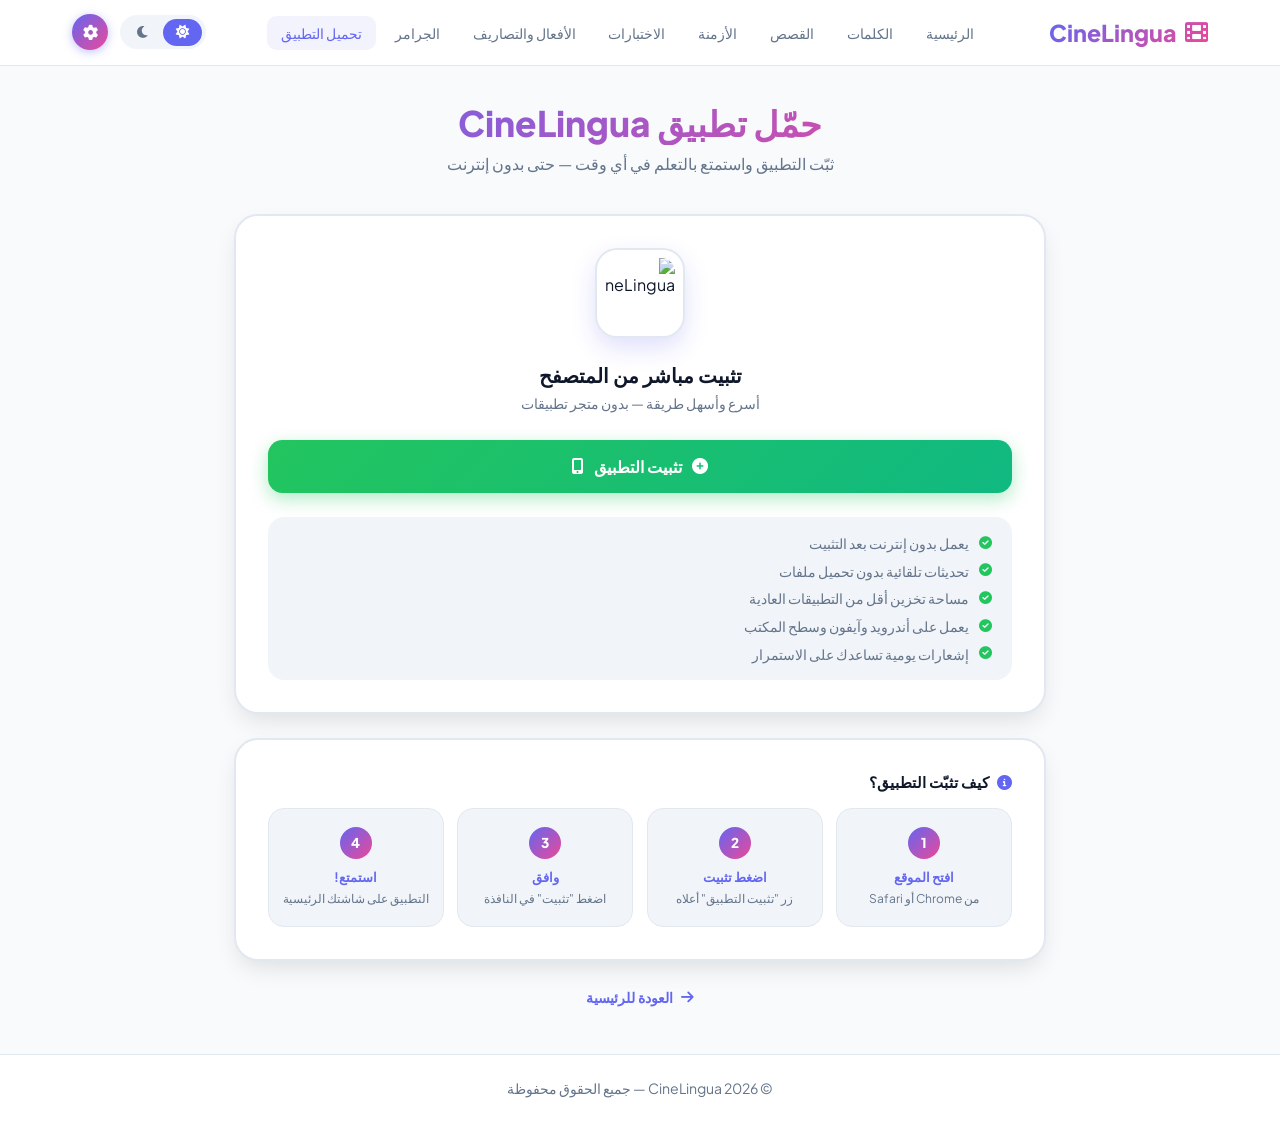
==== commit 83f1685c: "Update download.html" ====
--- a/download.html
+++ b/download.html
@@ -213,6 +213,8 @@
                 <li><a href="stories.html" id="nav-stories">القصص</a></li>
                 <li><a href="tenses.html" id="nav-tenses">الأزمنة</a></li>
                 <li><a href="quiz.html" id="nav-quiz">الاختبارات</a></li>
+                  <li><a href="verbs.html" id="nav-quiz">الأفعال والتصاريف</a></li>
+                   <li><a href="grammar.html" id="nav-quiz">الجرامر</a></li>
                 <li><a href="download.html" id="nav-download" class="active">تحميل التطبيق</a></li>
             </ul>
             <div class="nav-right">
@@ -341,7 +343,7 @@
         function openSettings() {
             const overlay = document.getElementById('settingsOverlay');
             const panel   = document.getElementById('settingsPanel');
-            if (!overlay || !panel) { alert('خطأ: العناصر مو موجودة'); return; }
+            if (!overlay || !panel) return;
             overlay.classList.add('show');
             panel.classList.add('show');
             refreshNotifBadge();
@@ -369,7 +371,7 @@
                 if (typeof window.saveFCMTokenAfterPermission === 'function') setTimeout(window.saveFCMTokenAfterPermission, 2000);
                 if ('serviceWorker' in navigator) {
                     navigator.serviceWorker.ready.then(reg => reg.showNotification('CineLingua 🎓', {
-                        body: currentLang === 'ar' ? 'تم تفعيل الإشعارات! 🔔' : 'Notifications enabled! 🔔',
+                        body: 'تم تفعيل الإشعارات! 🔔',
                         icon: 'https://i.postimg.cc/J4xdc62M/20260305-233826.png',
                         vibrate: [200, 100, 200]
                     }));
@@ -436,26 +438,31 @@
     <script>
     (function() {
         const _cfg = {
-            apiKey: "AIzaSyBUqx2f4jmg-XSshWA_AcDSMPcttPPBs_E",
-            authDomain: "cinelingua-d4c2b.firebaseapp.com",
-            projectId: "cinelingua-d4c2b",
-            storageBucket: "cinelingua-d4c2b.firebasestorage.app",
-            messagingSenderId: "569970499890",
-            appId: "1:569970499890:web:9cf03df25e37745d44f72b"
+            apiKey: "AIzaSyCvi0VCJv3j6p8ICT1f97TePwDXAazmQMw",
+            authDomain: "cinelingua-fe7f1.firebaseapp.com",
+            projectId: "cinelingua-fe7f1",
+            storageBucket: "cinelingua-fe7f1.firebasestorage.app",
+            messagingSenderId: "157697610841",
+            appId: "1:157697610841:web:529db81f264e1a84ab0d48"
         };
-        const VAPID = "BCf33TmM6clsgVH480Qxh0K0NY1PrTAAFIQwO1MOS4g2vMXuqrAicgl2cu2UFYLEYTgrQlgSS95vwydvrISXfXA";
+        const VAPID = "BLRwJpw7gMvb5-pZVmo_zw0el29GABJhFAYMWMso3mcMHU_mQsOLnuL5x7YfRoQ_ujItpTuslqg_LM56Mdom5v4";
         if (!firebase.apps.length) firebase.initializeApp(_cfg);
         let _msg = null;
-        try { _msg = firebase.messaging(); } catch(e) {}
+        try { _msg = firebase.messaging(); console.log('✅ Firebase messaging OK'); } catch(e) { console.log('❌ Firebase messaging error:', e.message); }
         async function _saveToken() {
             try {
-                if (!_msg || Notification.permission !== 'granted') return;
-                const token = await _msg.getToken({ vapidKey: VAPID });
-                if (!token) return;
+                if (!_msg) { console.log('❌ _msg is null'); return; }
+                if (Notification.permission !== 'granted') { console.log('❌ permission:', Notification.permission); return; }
+                console.log('⏳ Getting FCM token...');
+                const token = await _msg.getToken({ vapidKey: VAPID, serviceWorkerRegistration: swRegistration || undefined });
+                if (!token) { console.log('❌ token is empty'); return; }
+                console.log('✅ Token:', token.substring(0,20) + '...');
                 await firebase.firestore().collection('fcmTokens').doc(token).set({
                     token, page: window.location.pathname,
                     lastSeen: firebase.firestore.FieldValue.serverTimestamp()
                 }, { merge: true });
+                console.log('✅ Token saved to Firestore!');
+                }, { merge: true });
             } catch(e) {}
         }
         window.addEventListener('load', () => { if (Notification.permission === 'granted') setTimeout(_saveToken, 3000); });
@@ -464,4 +471,4 @@
     </script>
 
 </body>
-</html>
+                        </html>
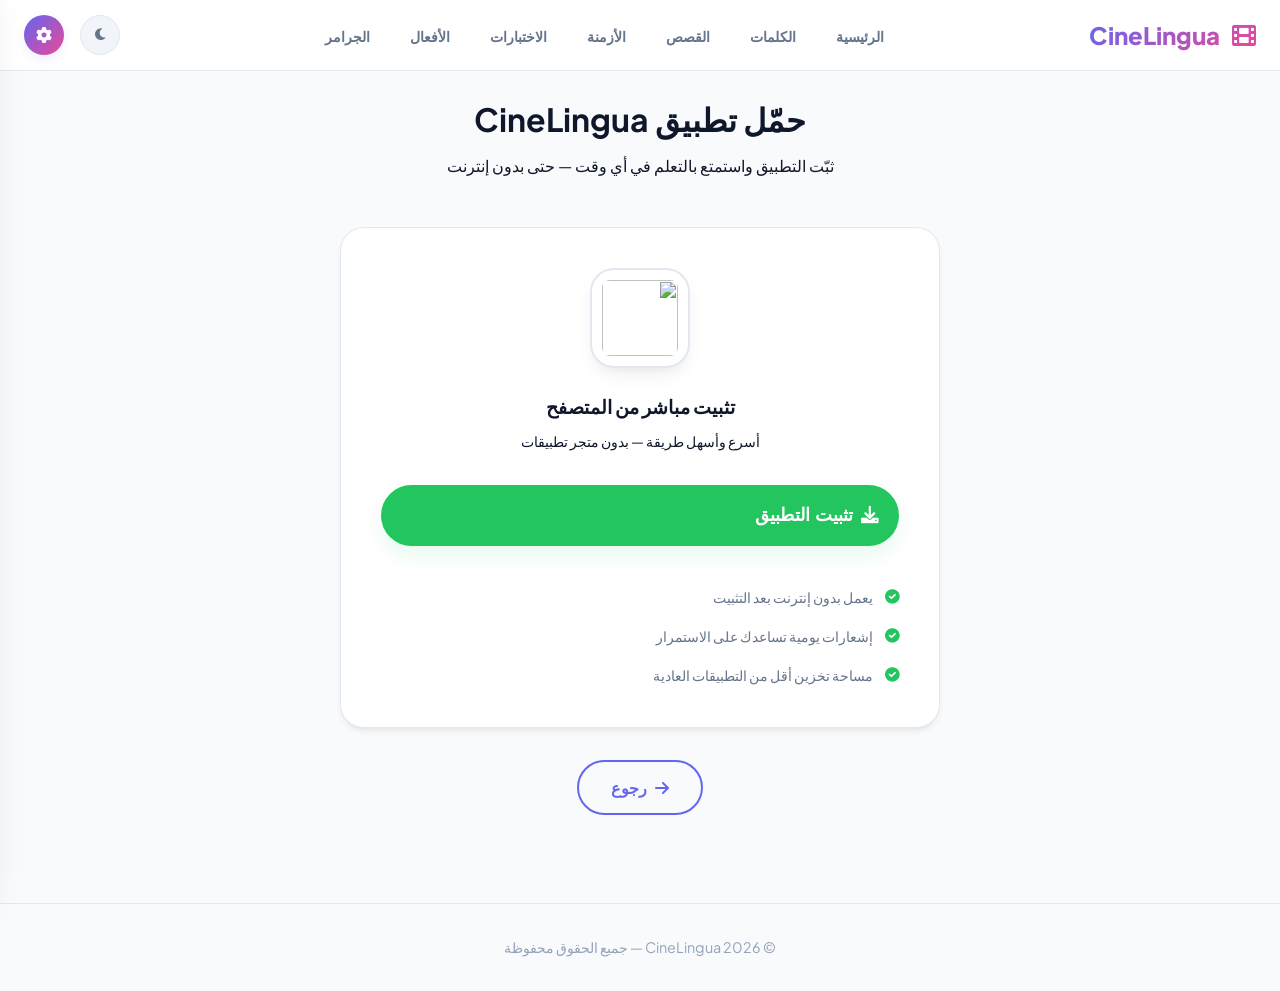
==== commit dc5a12bc: "Comprehensive overhaul of CineLingua platform - Centralized UI logic and state management in core.js" ====
--- a/download.html
+++ b/download.html
@@ -8,467 +8,71 @@
     <meta name="theme-color" content="#6366f1">
     <link rel="stylesheet" href="https://cdnjs.cloudflare.com/ajax/libs/font-awesome/6.0.0/css/all.min.css">
     <link href="https://fonts.googleapis.com/css2?family=Plus+Jakarta+Sans:wght@300;400;500;600;700;800&display=swap" rel="stylesheet">
-    <style>
-        * { margin: 0; padding: 0; box-sizing: border-box; }
-        :root {
-            --primary: #6366f1; --primary-dark: #4f46e5; --secondary: #ec4899;
-            --success: #22c55e; --border: #e2e8f0;
-            --shadow: 0 4px 6px -1px rgba(0,0,0,0.08);
-            --shadow-lg: 0 10px 25px -5px rgba(0,0,0,0.12);
-            --bg-primary: #f8fafc; --bg-card: #ffffff; --bg-secondary: #f1f5f9;
-            --text-primary: #0f172a; --text-secondary: #64748b;
-        }
-        [data-theme="dark"] {
-            --border: #334155; --bg-primary: #0f172a; --bg-card: #1e293b;
-            --bg-secondary: #334155; --text-primary: #f8fafc; --text-secondary: #cbd5e1;
-        }
-        body { background: var(--bg-primary); color: var(--text-primary); font-family: 'Plus Jakarta Sans', sans-serif; transition: background 0.3s, color 0.3s; min-height: 100vh; }
-
-        /* NAVBAR */
-        .navbar { background: var(--bg-card); box-shadow: 0 1px 0 var(--border); position: fixed; width: 100%; top: 0; z-index: 1000; }
-        .nav-container { max-width: 1200px; margin: 0 auto; padding: 0.9rem 2rem; display: flex; justify-content: space-between; align-items: center; }
-        .logo { display: flex; align-items: center; gap: 0.5rem; font-size: 1.45rem; font-weight: 800; background: linear-gradient(135deg, var(--primary), var(--secondary)); -webkit-background-clip: text; -webkit-text-fill-color: transparent; text-decoration: none; }
-        .nav-menu { display: flex; gap: 0.25rem; list-style: none; }
-        .nav-menu a { text-decoration: none; color: var(--text-secondary); font-weight: 500; padding: 0.5rem 0.9rem; border-radius: 0.6rem; transition: all 0.2s; font-size: 0.9rem; }
-        .nav-menu a:hover, .nav-menu a.active { color: var(--primary); background: rgba(99,102,241,0.08); }
-        .nav-right { display: flex; align-items: center; gap: 0.75rem; }
-        .theme-toggle { display: flex; background: var(--bg-secondary); padding: 0.2rem; border-radius: 2rem; }
-        .theme-btn { padding: 0.4rem 0.8rem; border: none; background: transparent; border-radius: 2rem; cursor: pointer; color: var(--text-secondary); transition: all 0.2s; font-size: 0.85rem; }
-        .theme-btn.active { background: var(--primary); color: white; }
-        .menu-toggle { background: none; border: none; font-size: 1.5rem; color: var(--primary); cursor: pointer; display: none; }
-        .settings-btn { width: 36px; height: 36px; border-radius: 50%; background: linear-gradient(135deg, var(--primary), var(--secondary)); border: none; color: white; cursor: pointer; display: flex; align-items: center; justify-content: center; font-size: 0.95rem; transition: all 0.3s cubic-bezier(0.34,1.56,0.64,1); box-shadow: 0 2px 10px rgba(99,102,241,0.4); flex-shrink: 0; }
-        .settings-btn:hover { transform: rotate(90deg) scale(1.1); box-shadow: 0 4px 18px rgba(99,102,241,0.55); }
-
-        @media (max-width: 768px) {
-            .menu-toggle { display: block; }
-            .nav-menu { display: none; position: absolute; top: 100%; right: 0; left: 0; background: var(--bg-card); flex-direction: column; padding: 0.75rem; gap: 0.2rem; box-shadow: 0 10px 25px rgba(0,0,0,0.1); border-bottom: 1px solid var(--border); }
-            .nav-menu.show { display: flex; }
-            .nav-menu a { padding: 0.75rem 1rem; display: block; }
-        }
-
-        /* SETTINGS PANEL */
-        .settings-overlay { position: fixed; inset: 0; background: rgba(0,0,0,0.45); z-index: 9990; display: none; backdrop-filter: blur(4px); }
-        .settings-overlay.show { display: block; }
-        .settings-panel { position: fixed; top: 0; right: 0; z-index: 9991; width: 300px; max-width: 92vw; height: 100vh; background: var(--bg-card); display: flex; flex-direction: column; transform: translateX(110%); transition: transform 0.35s cubic-bezier(0.4,0,0.2,1); overflow: hidden; }
-        .settings-panel.show { transform: translateX(0); }
-        .settings-header { padding: 1.4rem 1.5rem; background: linear-gradient(135deg, var(--primary), var(--secondary)); color: white; display: flex; align-items: center; justify-content: space-between; flex-shrink: 0; }
-        .settings-header-left { display: flex; align-items: center; gap: 0.85rem; }
-        .settings-header-icon { width: 40px; height: 40px; border-radius: 0.65rem; background: rgba(255,255,255,0.2); display: flex; align-items: center; justify-content: center; font-size: 1.1rem; }
-        .settings-header-title { font-size: 1.05rem; font-weight: 800; }
-        .settings-header-sub { font-size: 0.72rem; opacity: 0.75; margin-top: 1px; }
-        .settings-close { width: 30px; height: 30px; border-radius: 50%; background: rgba(255,255,255,0.2); border: none; color: white; cursor: pointer; display: flex; align-items: center; justify-content: center; font-size: 0.85rem; transition: all 0.2s; }
-        .settings-close:hover { background: rgba(255,255,255,0.35); transform: rotate(90deg); }
-        .settings-body { flex: 1; overflow-y: auto; padding: 1.25rem; display: flex; flex-direction: column; gap: 1.4rem; }
-        .settings-section { display: flex; flex-direction: column; gap: 0.65rem; }
-        .settings-section-title { display: flex; align-items: center; gap: 0.5rem; font-size: 0.72rem; font-weight: 700; text-transform: uppercase; letter-spacing: 0.07em; color: var(--text-secondary); }
-        .settings-section-title i { color: var(--primary); }
-        .settings-theme-row { display: grid; grid-template-columns: 1fr 1fr; gap: 0.65rem; }
-        .settings-theme-btn { display: flex; flex-direction: column; align-items: center; gap: 0.5rem; padding: 0.85rem 0.5rem; border-radius: 0.9rem; border: 2px solid var(--border); background: var(--bg-secondary); cursor: pointer; font-size: 0.82rem; font-weight: 600; color: var(--text-secondary); font-family: inherit; position: relative; transition: all 0.2s; }
-        .settings-theme-btn:hover { border-color: rgba(99,102,241,0.4); color: var(--primary); }
-        .settings-theme-btn.active { border-color: var(--primary); background: rgba(99,102,241,0.08); color: var(--primary); }
-        .settings-theme-btn.active::after { content: '✓'; position: absolute; top: 6px; left: 8px; font-size: 0.65rem; font-weight: 800; width: 16px; height: 16px; background: var(--primary); color: white; border-radius: 50%; display: flex; align-items: center; justify-content: center; line-height: 16px; text-align: center; }
-        .theme-preview { width: 100%; height: 48px; border-radius: 0.5rem; overflow: hidden; display: flex; flex-direction: column; gap: 3px; padding: 5px; border: 1px solid rgba(0,0,0,0.07); }
-        .theme-preview.light { background: #f8fafc; } .theme-preview.dark { background: #0f172a; }
-        .theme-preview .p-bar { height: 6px; border-radius: 3px; background: linear-gradient(90deg,#6366f1,#ec4899); }
-        .theme-preview .p-card { height: 7px; border-radius: 3px; }
-        .theme-preview.light .p-card { background: white; border: 1px solid #e2e8f0; } .theme-preview.dark .p-card { background: #1e293b; border: 1px solid #334155; }
-        .theme-preview .p-card.short { width: 65%; }
-        .settings-lang-row { display: flex; flex-direction: column; gap: 0.5rem; }
-        .settings-lang-btn { display: flex; align-items: center; gap: 0.85rem; padding: 0.9rem 1rem; border-radius: 0.85rem; border: 2px solid var(--border); background: var(--bg-secondary); cursor: pointer; font-family: inherit; width: 100%; color: var(--text-primary); transition: all 0.2s; }
-        .settings-lang-btn:hover { border-color: rgba(99,102,241,0.4); }
-        .settings-lang-btn.active { border-color: var(--primary); background: rgba(99,102,241,0.08); }
-        .lang-flag { font-size: 1.4rem; flex-shrink: 0; }
-        .lang-info { display: flex; flex-direction: column; flex: 1; gap: 1px; }
-        .lang-name { font-size: 0.9rem; font-weight: 700; }
-        .lang-sub { font-size: 0.72rem; color: var(--text-secondary); }
-        .lang-check { color: var(--primary); font-size: 0.85rem; opacity: 0; transition: opacity 0.2s; }
-        .settings-lang-btn.active .lang-check { opacity: 1; }
-        .settings-notif-card { background: var(--bg-secondary); border: 1.5px solid var(--border); border-radius: 0.9rem; overflow: hidden; }
-        .settings-notif-top { display: flex; align-items: center; justify-content: space-between; padding: 0.85rem 1rem; border-bottom: 1px solid var(--border); }
-        .settings-notif-label { font-size: 0.88rem; font-weight: 600; }
-        .notif-badge { font-size: 0.72rem; font-weight: 700; padding: 0.25rem 0.65rem; border-radius: 2rem; }
-        .notif-badge.granted { background: rgba(34,197,94,0.12); color: #16a34a; }
-        .notif-badge.denied  { background: rgba(239,68,68,0.12);  color: #dc2626; }
-        .notif-badge.default { background: rgba(99,102,241,0.12); color: var(--primary); }
-        .notif-action-btn { width: 100%; padding: 0.85rem 1rem; border: none; background: linear-gradient(135deg, var(--primary), var(--secondary)); color: white; font-weight: 700; font-size: 0.88rem; cursor: pointer; font-family: inherit; display: flex; align-items: center; justify-content: center; gap: 0.5rem; transition: opacity 0.2s; }
-        .notif-action-btn:disabled { opacity: 0.5; cursor: not-allowed; background: var(--bg-secondary); color: var(--text-secondary); }
-        .settings-footer { padding: 1rem 1.5rem; border-top: 1px solid var(--border); text-align: center; font-size: 0.75rem; color: var(--text-secondary); flex-shrink: 0; }
-
-        /* LAYOUT */
-        .container { max-width: 860px; margin: 100px auto 3rem; padding: 0 1.5rem; }
-        .page-header { text-align: center; margin-bottom: 2.5rem; }
-        .page-header h1 { font-size: 2.2rem; font-weight: 800; background: linear-gradient(135deg, var(--primary), var(--secondary)); -webkit-background-clip: text; -webkit-text-fill-color: transparent; margin-bottom: 0.5rem; }
-        .page-header p { color: var(--text-secondary); font-size: 1rem; }
-
-        /* CARDS */
-        .dl-card { background: var(--bg-card); border-radius: 1.5rem; padding: 2rem; box-shadow: var(--shadow-lg); border: 2px solid var(--border); margin-bottom: 1.5rem; transition: border-color 0.3s; }
-        .dl-card:hover { border-color: rgba(99,102,241,0.2); }
-        .app-icon { width: 90px; height: 90px; background: white; border-radius: 22px; display: flex; align-items: center; justify-content: center; margin: 0 auto 1.5rem; box-shadow: 0 10px 25px rgba(99,102,241,0.2); padding: 8px; border: 2px solid var(--border); }
-        .app-icon img { width: 100%; height: 100%; object-fit: contain; border-radius: 14px; }
-        .card-title { text-align: center; font-size: 1.25rem; font-weight: 800; margin-bottom: 0.35rem; }
-        .card-sub { text-align: center; color: var(--text-secondary); font-size: 0.9rem; margin-bottom: 1.75rem; }
-
-        /* INSTALL BTN */
-        .install-btn { width: 100%; padding: 1rem; border-radius: 0.9rem; border: none; background: linear-gradient(135deg, #22c55e, #10b981); color: white; font-size: 1rem; font-weight: 700; cursor: pointer; font-family: inherit; display: flex; align-items: center; justify-content: center; gap: 0.65rem; box-shadow: 0 6px 18px rgba(34,197,94,0.35); transition: all 0.3s; margin-bottom: 1.5rem; }
-        .install-btn:hover { transform: translateY(-2px); box-shadow: 0 10px 25px rgba(34,197,94,0.45); }
-        .install-btn.installed { background: var(--bg-secondary); color: var(--text-secondary); box-shadow: none; cursor: default; transform: none; }
-
-        /* FEATURES */
-        .features { background: var(--bg-secondary); border-radius: 1rem; padding: 1.1rem 1.25rem; display: flex; flex-direction: column; gap: 0.6rem; }
-        .feat { display: flex; align-items: center; gap: 0.6rem; font-size: 0.88rem; color: var(--text-secondary); }
-        .feat i { color: var(--success); font-size: 0.8rem; flex-shrink: 0; }
-
-        /* STEPS */
-        .section-label { font-size: 0.95rem; font-weight: 700; display: flex; align-items: center; gap: 0.5rem; margin-bottom: 1rem; }
-        .section-label i { color: var(--primary); }
-        .steps { display: grid; grid-template-columns: repeat(4, 1fr); gap: 0.85rem; }
-        .step { background: var(--bg-secondary); border-radius: 1rem; padding: 1.1rem 0.75rem; text-align: center; border: 1.5px solid var(--border); transition: all 0.25s; }
-        .step:hover { border-color: rgba(99,102,241,0.3); transform: translateY(-3px); }
-        .step-n { width: 32px; height: 32px; background: linear-gradient(135deg, var(--primary), var(--secondary)); color: white; border-radius: 50%; display: flex; align-items: center; justify-content: center; font-weight: 800; font-size: 0.85rem; margin: 0 auto 0.6rem; }
-        .step h4 { font-size: 0.82rem; font-weight: 700; color: var(--primary); margin-bottom: 0.3rem; }
-        .step p { font-size: 0.75rem; color: var(--text-secondary); line-height: 1.5; }
-
-        /* BACK */
-        .back { text-align: center; margin-top: 1.5rem; }
-        .back a { color: var(--primary); text-decoration: none; display: inline-flex; align-items: center; gap: 0.5rem; font-weight: 600; font-size: 0.9rem; transition: gap 0.2s; }
-        .back a:hover { gap: 0.75rem; }
-
-        /* FOOTER */
-        .footer { background: var(--bg-card); border-top: 1px solid var(--border); text-align: center; padding: 1.5rem; color: var(--text-secondary); font-size: 0.88rem; margin-top: 3rem; }
-
-        @media (max-width: 600px) {
-            .steps { grid-template-columns: repeat(2, 1fr); }
-            .dl-card { padding: 1.35rem; }
-        }
-    </style>
+    <link rel="stylesheet" href="style.css">
 </head>
 <body>
 
-    <!-- SETTINGS PANEL -->
-    <div class="settings-overlay" id="settingsOverlay" onclick="closeSettings()"></div>
-    <div class="settings-panel" id="settingsPanel">
-        <div class="settings-header">
-            <div class="settings-header-left">
-                <div class="settings-header-icon"><i class="fas fa-sliders-h"></i></div>
-                <div>
-                    <div class="settings-header-title" id="s-title">الإعدادات</div>
-                    <div class="settings-header-sub">CineLingua</div>
+    <div class="container">
+        <div class="page-header" style="text-align: center; display: block; margin-bottom: 3rem;">
+            <h1 data-i18n="page-title">حمّل تطبيق CineLingua</h1>
+            <p class="text-secondary" data-i18n="page-sub" style="margin-top: 0.5rem;">ثبّت التطبيق واستمتع بالتعلم في أي وقت — حتى بدون إنترنت</p>
+        </div>
+
+        <div class="cl-card animate-fade" style="padding: 2.5rem; text-align: center; max-width: 600px; margin: 0 auto 2rem;">
+            <div style="width: 100px; height: 100px; background: white; border-radius: var(--radius-lg); padding: 10px; margin: 0 auto 1.5rem; box-shadow: var(--shadow-md); border: 2px solid var(--border);">
+                <img src="https://i.postimg.cc/J4xdc62M/20260305-233826.png" style="width: 100%; height: 100%; object-fit: contain; border-radius: var(--radius-sm);">
+            </div>
+            <h3 data-i18n="card-title" style="font-weight: 800; margin-bottom: 0.5rem;">تثبيت مباشر من المتصفح</h3>
+            <p class="text-secondary" data-i18n="card-sub" style="font-size: 0.9rem; margin-bottom: 2rem;">أسرع وأسهل طريقة — بدون متجر تطبيقات</p>
+
+            <button class="btn btn-white" id="installBtn" style="width: 100%; background: var(--success); color: white; border: none; padding: 1.25rem; font-size: 1.1rem; box-shadow: 0 10px 20px var(--success-light);" onclick="handleInstall()">
+                <i class="fas fa-download"></i> <span data-i18n="install-btn-txt">تثبيت التطبيق</span>
+            </button>
+
+            <div style="margin-top: 2.5rem; display: flex; flex-direction: column; gap: 1rem; text-align: right;">
+                <div style="display: flex; align-items: center; gap: 0.75rem; font-size: 0.9rem; color: var(--text-secondary);">
+                    <i class="fas fa-check-circle" style="color: var(--success);"></i> <span data-i18n="f1">يعمل بدون إنترنت بعد التثبيت</span>
                 </div>
-            </div>
-            <button class="settings-close" onclick="closeSettings()"><i class="fas fa-times"></i></button>
-        </div>
-        <div class="settings-body">
-            <div class="settings-section">
-                <div class="settings-section-title"><i class="fas fa-palette"></i> <span id="s-appearance">المظهر</span></div>
-                <div class="settings-theme-row">
-                    <button class="settings-theme-btn" id="btn-light" onclick="setTheme('light')">
-                        <div class="theme-preview light"><div class="p-bar"></div><div class="p-card"></div><div class="p-card short"></div></div>
-                        <i class="fas fa-sun"></i> <span id="s-light">فاتح</span>
-                    </button>
-                    <button class="settings-theme-btn" id="btn-dark" onclick="setTheme('dark')">
-                        <div class="theme-preview dark"><div class="p-bar"></div><div class="p-card"></div><div class="p-card short"></div></div>
-                        <i class="fas fa-moon"></i> <span id="s-dark">داكن</span>
-                    </button>
+                <div style="display: flex; align-items: center; gap: 0.75rem; font-size: 0.9rem; color: var(--text-secondary);">
+                    <i class="fas fa-check-circle" style="color: var(--success);"></i> <span data-i18n="f5">إشعارات يومية تساعدك على الاستمرار</span>
                 </div>
-            </div>
-            <div class="settings-section">
-                <div class="settings-section-title"><i class="fas fa-globe"></i> <span id="s-lang">اللغة</span></div>
-                <div class="settings-lang-row">
-                    <button class="settings-lang-btn" id="lang-ar" onclick="setLang('ar')">
-                        <span class="lang-flag"></span>
-                        <div class="lang-info"><span class="lang-name">العربية</span><span class="lang-sub">Arabic</span></div>
-                        <i class="fas fa-check lang-check"></i>
-                    </button>
-                    <button class="settings-lang-btn" id="lang-en" onclick="setLang('en')">
-                        <span class="lang-flag"></span>
-                        <div class="lang-info"><span class="lang-name">English</span><span class="lang-sub">الإنجليزية</span></div>
-                        <i class="fas fa-check lang-check"></i>
-                    </button>
-                </div>
-            </div>
-            <div class="settings-section">
-                <div class="settings-section-title"><i class="fas fa-bell"></i> <span id="s-notif">الإشعارات</span></div>
-                <div class="settings-notif-card">
-                    <div class="settings-notif-top">
-                        <span class="settings-notif-label" id="s-notif-status">حالة الإشعارات</span>
-                        <span class="notif-badge default" id="notifBadge">غير محددة</span>
-                    </div>
-                    <button class="notif-action-btn" id="notifActionBtn" onclick="requestNotifSettings()">
-                        <i class="fas fa-bell"></i> <span id="s-notif-btn">تفعيل الإشعارات</span>
-                    </button>
+                <div style="display: flex; align-items: center; gap: 0.75rem; font-size: 0.9rem; color: var(--text-secondary);">
+                    <i class="fas fa-check-circle" style="color: var(--success);"></i> <span data-i18n="f3">مساحة تخزين أقل من التطبيقات العادية</span>
                 </div>
             </div>
         </div>
-        <div class="settings-footer">CineLingua • v2.0</div>
-    </div>
 
-    <!-- NAVBAR -->
-    <nav class="navbar">
-        <div class="nav-container">
-            <a class="logo" href="index.html"><i class="fas fa-film"></i> CineLingua</a>
-            <button class="menu-toggle" onclick="toggleMenu()"><i class="fas fa-bars"></i></button>
-            <ul class="nav-menu" id="navMenu">
-                <li><a href="index.html" id="nav-home">الرئيسية</a></li>
-                <li><a href="lessons.html" id="nav-lessons">الكلمات</a></li>
-                <li><a href="stories.html" id="nav-stories">القصص</a></li>
-                <li><a href="tenses.html" id="nav-tenses">الأزمنة</a></li>
-                <li><a href="quiz.html" id="nav-quiz">الاختبارات</a></li>
-                  <li><a href="verbs.html" id="nav-quiz">الأفعال والتصاريف</a></li>
-                   <li><a href="grammar.html" id="nav-quiz">الجرامر</a></li>
-                <li><a href="download.html" id="nav-download" class="active">تحميل التطبيق</a></li>
-            </ul>
-            <div class="nav-right">
-                <div class="theme-toggle">
-                    <button class="theme-btn active" onclick="setTheme('light')"><i class="fas fa-sun"></i></button>
-                    <button class="theme-btn" onclick="setTheme('dark')"><i class="fas fa-moon"></i></button>
-                </div>
-                <button class="settings-btn" onclick="openSettings()"><i class="fas fa-cog"></i></button>
-            </div>
-        </div>
-    </nav>
-
-    <div class="container">
-        <div class="page-header">
-            <h1 id="page-title">حمّل تطبيق CineLingua</h1>
-            <p id="page-sub">ثبّت التطبيق واستمتع بالتعلم في أي وقت — حتى بدون إنترنت</p>
-        </div>
-
-        <div class="dl-card">
-            <div class="app-icon">
-                <img src="https://i.postimg.cc/J4xdc62M/20260305-233826.png" alt="CineLingua">
-            </div>
-            <div class="card-title" id="card-title">تثبيت مباشر من المتصفح</div>
-            <div class="card-sub" id="card-sub">أسرع وأسهل طريقة — بدون متجر تطبيقات</div>
-
-            <button class="install-btn" id="installBtn" onclick="handleInstall()">
-                <i class="fas fa-plus-circle"></i>
-                <span id="install-btn-txt">تثبيت التطبيق</span>
-                <i class="fas fa-mobile-alt"></i>
-            </button>
-
-            <div class="features">
-                <div class="feat"><i class="fas fa-check-circle"></i> <span id="f1">يعمل بدون إنترنت بعد التثبيت</span></div>
-                <div class="feat"><i class="fas fa-check-circle"></i> <span id="f2">تحديثات تلقائية بدون تحميل ملفات</span></div>
-                <div class="feat"><i class="fas fa-check-circle"></i> <span id="f3">مساحة تخزين أقل من التطبيقات العادية</span></div>
-                <div class="feat"><i class="fas fa-check-circle"></i> <span id="f4">يعمل على أندرويد وآيفون وسطح المكتب</span></div>
-                <div class="feat"><i class="fas fa-check-circle"></i> <span id="f5">إشعارات يومية تساعدك على الاستمرار</span></div>
-            </div>
-        </div>
-
-        <div class="dl-card">
-            <div class="section-label"><i class="fas fa-info-circle"></i> <span id="steps-title">كيف تثبّت التطبيق؟</span></div>
-            <div class="steps">
-                <div class="step"><div class="step-n">1</div><h4 id="s1t">افتح الموقع</h4><p id="s1d">من Chrome أو Safari</p></div>
-                <div class="step"><div class="step-n">2</div><h4 id="s2t">اضغط تثبيت</h4><p id="s2d">زر "تثبيت التطبيق" أعلاه</p></div>
-                <div class="step"><div class="step-n">3</div><h4 id="s3t">وافق</h4><p id="s3d">اضغط "تثبيت" في النافذة</p></div>
-                <div class="step"><div class="step-n">4</div><h4 id="s4t">استمتع!</h4><p id="s4d">التطبيق على شاشتك الرئيسية</p></div>
-            </div>
-        </div>
-
-        <div class="back">
-            <a href="index.html"><i class="fas fa-arrow-right"></i> <span id="back-txt">العودة للرئيسية</span></a>
+        <div style="text-align: center; margin-top: 2rem;">
+            <a href="index.html" class="btn btn-outline-white" style="color: var(--primary); border-color: var(--primary);">
+                <i class="fas fa-arrow-right"></i> <span data-i18n="back">العودة للرئيسية</span>
+            </a>
         </div>
     </div>
 
-    <footer class="footer">
-        <p id="footer-txt">© 2026 CineLingua — جميع الحقوق محفوظة</p>
-    </footer>
-
+    <script src="translation.js"></script>
+    <script src="core.js"></script>
     <script>
-        // ===== I18N =====
-        const i18n = {
-            ar: {
-                'nav-home':'الرئيسية','nav-lessons':'الكلمات','nav-stories':'القصص',
-                'nav-tenses':'الأزمنة','nav-quiz':'الاختبارات','nav-download':'تحميل التطبيق',
-                's-title':'الإعدادات','s-appearance':'المظهر','s-light':'فاتح','s-dark':'داكن',
-                's-lang':'اللغة','s-notif':'الإشعارات','s-notif-status':'حالة الإشعارات',
-                's-notif-btn':'تفعيل الإشعارات',
-                'page-title':'حمّل تطبيق CineLingua',
-                'page-sub':'ثبّت التطبيق واستمتع بالتعلم في أي وقت — حتى بدون إنترنت',
-                'card-title':'تثبيت مباشر من المتصفح','card-sub':'أسرع وأسهل طريقة — بدون متجر تطبيقات',
-                'install-btn-txt':'تثبيت التطبيق',
-                'f1':'يعمل بدون إنترنت بعد التثبيت','f2':'تحديثات تلقائية بدون تحميل ملفات',
-                'f3':'مساحة تخزين أقل من التطبيقات العادية','f4':'يعمل على أندرويد وآيفون وسطح المكتب',
-                'f5':'إشعارات يومية تساعدك على الاستمرار',
-                'steps-title':'كيف تثبّت التطبيق؟',
-                's1t':'افتح الموقع','s1d':'من Chrome أو Safari',
-                's2t':'اضغط تثبيت','s2d':'زر "تثبيت التطبيق" أعلاه',
-                's3t':'وافق','s3d':'اضغط "تثبيت" في النافذة',
-                's4t':'استمتع!','s4d':'التطبيق على شاشتك الرئيسية',
-                'back-txt':'العودة للرئيسية',
-                'footer-txt':'© 2026 CineLingua — جميع الحقوق محفوظة',
-                'installed-txt':'التطبيق مثبّت ✓'
-            },
-            en: {
-                'nav-home':'Home','nav-lessons':'Words','nav-stories':'Stories',
-                'nav-tenses':'Tenses','nav-quiz':'Quiz','nav-download':'Download',
-                's-title':'Settings','s-appearance':'Appearance','s-light':'Light','s-dark':'Dark',
-                's-lang':'Language','s-notif':'Notifications','s-notif-status':'Notification Status',
-                's-notif-btn':'Enable Notifications',
-                'page-title':'Download CineLingua','page-sub':'Install the app and learn anytime — even offline',
-                'card-title':'Install from your browser','card-sub':'Fastest way — no app store needed',
-                'install-btn-txt':'Install App',
-                'f1':'Works offline after install','f2':'Auto updates, no downloads needed',
-                'f3':'Uses less storage than regular apps','f4':'Works on Android, iPhone & desktop',
-                'f5':'Daily reminders to keep you learning',
-                'steps-title':'How to install?',
-                's1t':'Open site','s1d':'In Chrome or Safari',
-                's2t':'Tap Install','s2d':'The button above',
-                's3t':'Confirm','s3d':'Tap Install in popup',
-                's4t':'Enjoy!','s4d':'App is on your home screen',
-                'back-txt':'Back to Home',
-                'footer-txt':'© 2026 CineLingua — All Rights Reserved',
-                'installed-txt':'App Installed ✓'
-            }
-        };
-
-        let currentLang = localStorage.getItem('cl-lang') || 'ar';
-
-        function tr(k) { return (i18n[currentLang] && i18n[currentLang][k]) || (i18n.ar && i18n.ar[k]) || k; }
-
-        function applyLang() {
-            document.documentElement.lang = currentLang;
-            document.documentElement.dir  = currentLang === 'ar' ? 'rtl' : 'ltr';
-            Object.keys(i18n[currentLang]).forEach(id => {
-                const el = document.getElementById(id);
-                if (el) el.innerHTML = i18n[currentLang][id];
-            });
-            document.getElementById('lang-ar')?.classList.toggle('active', currentLang === 'ar');
-            document.getElementById('lang-en')?.classList.toggle('active', currentLang === 'en');
-        }
-
-        function setLang(lang) { currentLang = lang; localStorage.setItem('cl-lang', lang); applyLang(); }
-
-        // ===== SETTINGS =====
-        function openSettings() {
-            const overlay = document.getElementById('settingsOverlay');
-            const panel   = document.getElementById('settingsPanel');
-            if (!overlay || !panel) return;
-            overlay.classList.add('show');
-            panel.classList.add('show');
-            refreshNotifBadge();
-        }
-        function closeSettings() {
-            document.getElementById('settingsOverlay').classList.remove('show');
-            document.getElementById('settingsPanel').classList.remove('show');
-        }
-        function refreshNotifBadge() {
-            const perm  = ('Notification' in window) ? Notification.permission : 'default';
-            const badge = document.getElementById('notifBadge');
-            const btn   = document.getElementById('notifActionBtn');
-            if (!badge || !btn) return;
-            badge.className = 'notif-badge ' + perm;
-            badge.textContent = perm === 'granted' ? 'مفعّلة ✓' : perm === 'denied' ? 'محظورة' : 'غير محددة';
-            btn.disabled = (perm === 'granted' || perm === 'denied');
-            document.getElementById('s-notif-btn').textContent =
-                perm === 'granted' ? 'مفعّلة ✓' : perm === 'denied' ? 'محظورة' : tr('s-notif-btn');
-        }
-        async function requestNotifSettings() {
-            if (!('Notification' in window)) return;
-            const r = await Notification.requestPermission();
-            refreshNotifBadge();
-            if (r === 'granted') {
-                if (typeof window.saveFCMTokenAfterPermission === 'function') setTimeout(window.saveFCMTokenAfterPermission, 2000);
-                if ('serviceWorker' in navigator) {
-                    navigator.serviceWorker.ready.then(reg => reg.showNotification('CineLingua 🎓', {
-                        body: 'تم تفعيل الإشعارات! 🔔',
-                        icon: 'https://i.postimg.cc/J4xdc62M/20260305-233826.png',
-                        vibrate: [200, 100, 200]
-                    }));
-                }
-            }
-        }
-
-        // ===== THEME =====
-        window.setTheme = function(theme) {
-            document.documentElement.setAttribute('data-theme', theme);
-            localStorage.setItem('theme', theme);
-            document.querySelectorAll('.theme-btn').forEach(b => {
-                const icon = b.querySelector('i');
-                b.classList.toggle('active',
-                    (theme === 'light' && icon && icon.classList.contains('fa-sun')) ||
-                    (theme === 'dark'  && icon && icon.classList.contains('fa-moon'))
-                );
-            });
-            document.getElementById('btn-light')?.classList.toggle('active', theme === 'light');
-            document.getElementById('btn-dark')?.classList.toggle('active', theme === 'dark');
-        };
-        setTheme(localStorage.getItem('theme') || 'light');
-
-        // ===== NAV =====
-        function toggleMenu() { document.getElementById('navMenu').classList.toggle('show'); }
-        document.querySelectorAll('.nav-menu a').forEach(a =>
-            a.addEventListener('click', () => document.getElementById('navMenu').classList.remove('show'))
-        );
-
-        // ===== PWA INSTALL =====
         let deferredPrompt = null;
-        window.addEventListener('beforeinstallprompt', e => { e.preventDefault(); deferredPrompt = e; });
+        window.addEventListener('beforeinstallprompt', e => {
+            e.preventDefault();
+            deferredPrompt = e;
+        });
 
         async function handleInstall() {
             if (!deferredPrompt) {
-                alert(currentLang === 'ar'
-                    ? 'افتح قائمة المتصفح (⋮) ثم اضغط "تثبيت التطبيق"'
-                    : 'Open browser menu (⋮) then tap "Install App"');
+                Core.showToast(currentLanguage === 'ar' ? 'افتح قائمة المتصفح ثم اضغط تثبيت' : 'Open browser menu and tap Install', 'info');
                 return;
             }
             deferredPrompt.prompt();
             const { outcome } = await deferredPrompt.userChoice;
-            deferredPrompt = null;
             if (outcome === 'accepted') {
                 const btn = document.getElementById('installBtn');
-                btn.classList.add('installed');
-                document.getElementById('install-btn-txt').textContent = tr('installed-txt');
+                btn.innerHTML = '<i class="fas fa-check"></i> تم التثبيت';
+                btn.style.background = 'var(--bg-secondary)';
+                btn.style.color = 'var(--text-tertiary)';
             }
+            deferredPrompt = null;
         }
-
-        if (window.matchMedia('(display-mode: standalone)').matches || window.navigator.standalone) {
-            document.getElementById('installBtn').classList.add('installed');
-            document.getElementById('install-btn-txt').textContent = '✓ التطبيق مثبّت';
-        }
-
-        applyLang();
-        setTheme(localStorage.getItem('theme') || 'light'); // أعد تطبيق الثيم بعد applyLang
     </script>
-
-    <!-- Firebase -->
-    <script src="https://www.gstatic.com/firebasejs/10.7.0/firebase-app-compat.js"></script>
-    <script src="https://www.gstatic.com/firebasejs/10.7.0/firebase-messaging-compat.js"></script>
-    <script src="https://www.gstatic.com/firebasejs/10.7.0/firebase-firestore-compat.js"></script>
-    <script>
-    (function() {
-        const _cfg = {
-            apiKey: "AIzaSyCvi0VCJv3j6p8ICT1f97TePwDXAazmQMw",
-            authDomain: "cinelingua-fe7f1.firebaseapp.com",
-            projectId: "cinelingua-fe7f1",
-            storageBucket: "cinelingua-fe7f1.firebasestorage.app",
-            messagingSenderId: "157697610841",
-            appId: "1:157697610841:web:529db81f264e1a84ab0d48"
-        };
-        const VAPID = "BLRwJpw7gMvb5-pZVmo_zw0el29GABJhFAYMWMso3mcMHU_mQsOLnuL5x7YfRoQ_ujItpTuslqg_LM56Mdom5v4";
-        if (!firebase.apps.length) firebase.initializeApp(_cfg);
-        let _msg = null;
-        try { _msg = firebase.messaging(); console.log('✅ Firebase messaging OK'); } catch(e) { console.log('❌ Firebase messaging error:', e.message); }
-        async function _saveToken() {
-            try {
-                if (!_msg) { console.log('❌ _msg is null'); return; }
-                if (Notification.permission !== 'granted') { console.log('❌ permission:', Notification.permission); return; }
-                console.log('⏳ Getting FCM token...');
-                const token = await _msg.getToken({ vapidKey: VAPID, serviceWorkerRegistration: swRegistration || undefined });
-                if (!token) { console.log('❌ token is empty'); return; }
-                console.log('✅ Token:', token.substring(0,20) + '...');
-                await firebase.firestore().collection('fcmTokens').doc(token).set({
-                    token, page: window.location.pathname,
-                    lastSeen: firebase.firestore.FieldValue.serverTimestamp()
-                }, { merge: true });
-                console.log('✅ Token saved to Firestore!');
-                }, { merge: true });
-            } catch(e) {}
-        }
-        window.addEventListener('load', () => { if (Notification.permission === 'granted') setTimeout(_saveToken, 3000); });
-        window.saveFCMTokenAfterPermission = _saveToken;
-    })();
-    </script>
-
 </body>
-                        </html>
+</html>
--- a/style.css
+++ b/style.css
@@ -0,0 +1,1077 @@
+/* =============================================
+   CineLingua - Unified Stylesheet v3.0
+   Design System & Shared Components
+   ============================================= */
+
+/* --- Root Variables --- */
+:root {
+    --primary: #6366f1;
+    --primary-dark: #4f46e5;
+    --primary-light: rgba(99, 102, 241, 0.1);
+    --secondary: #ec4899;
+    --secondary-light: rgba(236, 72, 153, 0.1);
+    --success: #22c55e;
+    --success-light: rgba(34, 197, 94, 0.1);
+    --danger: #ef4444;
+    --danger-light: rgba(239, 68, 68, 0.1);
+    --warning: #f59e0b;
+    --warning-light: rgba(245, 158, 11, 0.1);
+    --info: #3b82f6;
+    --gradient: linear-gradient(135deg, var(--primary), var(--secondary));
+
+    --bg-primary: #f8fafc;
+    --bg-secondary: #f1f5f9;
+    --bg-card: #ffffff;
+    --border: #e2e8f0;
+
+    --text-primary: #0f172a;
+    --text-secondary: #64748b;
+    --text-tertiary: #94a3b8;
+
+    --shadow-sm: 0 1px 2px 0 rgba(0, 0, 0, 0.05);
+    --shadow: 0 4px 6px -1px rgba(0, 0, 0, 0.07), 0 2px 4px -1px rgba(0, 0, 0, 0.04);
+    --shadow-md: 0 10px 20px -5px rgba(0, 0, 0, 0.08), 0 6px 6px -5px rgba(0, 0, 0, 0.04);
+    --shadow-lg: 0 25px 50px -12px rgba(0, 0, 0, 0.15);
+
+    --radius-sm: 0.5rem;
+    --radius-md: 1rem;
+    --radius-lg: 1.5rem;
+    --radius-full: 9999px;
+
+    --transition: all 0.3s cubic-bezier(0.4, 0, 0.2, 1);
+    --nav-height: 70px;
+}
+
+[data-theme="dark"] {
+    --bg-primary: #0f172a;
+    --bg-secondary: #1e293b;
+    --bg-card: #1e293b;
+    --border: #334155;
+
+    --text-primary: #f8fafc;
+    --text-secondary: #cbd5e1;
+    --text-tertiary: #94a3b8;
+
+    --shadow: 0 4px 6px -1px rgba(0, 0, 0, 0.3);
+    --primary-light: rgba(99, 102, 241, 0.2);
+}
+
+/* --- Base Resets --- */
+* {
+    margin: 0;
+    padding: 0;
+    box-sizing: border-box;
+    -webkit-tap-highlight-color: transparent;
+}
+
+html {
+    scroll-behavior: smooth;
+}
+
+body {
+    background-color: var(--bg-primary);
+    color: var(--text-primary);
+    font-family: 'Plus Jakarta Sans', sans-serif;
+    line-height: 1.6;
+    transition: background-color 0.3s, color 0.3s;
+    overflow-x: hidden;
+}
+
+.container {
+    max-width: 1300px;
+    margin: var(--nav-height) auto 2rem;
+    padding: 1.5rem;
+}
+
+/* --- Navbar --- */
+.navbar {
+    background: var(--bg-card);
+    backdrop-filter: blur(10px);
+    -webkit-backdrop-filter: blur(10px);
+    box-shadow: 0 1px 0 var(--border);
+    position: fixed;
+    width: 100%;
+    top: 0;
+    z-index: 1000;
+    height: var(--nav-height);
+    display: flex;
+    align-items: center;
+}
+
+.nav-container {
+    max-width: 1300px;
+    width: 100%;
+    margin: 0 auto;
+    padding: 0 1.5rem;
+    display: flex;
+    justify-content: space-between;
+    align-items: center;
+}
+
+.logo {
+    display: flex;
+    align-items: center;
+    gap: 0.75rem;
+    font-size: 1.5rem;
+    font-weight: 800;
+    background: linear-gradient(135deg, var(--primary), var(--secondary));
+    -webkit-background-clip: text;
+    -webkit-text-fill-color: transparent;
+    text-decoration: none;
+}
+
+.nav-menu {
+    display: flex;
+    gap: 0.5rem;
+    list-style: none;
+}
+
+.nav-menu a {
+    text-decoration: none;
+    color: var(--text-secondary);
+    font-weight: 600;
+    padding: 0.6rem 1rem;
+    border-radius: var(--radius-sm);
+    transition: var(--transition);
+    font-size: 0.9rem;
+}
+
+.nav-menu a:hover, .nav-menu a.active {
+    color: var(--primary);
+    background: var(--primary-light);
+}
+
+.nav-right {
+    display: flex;
+    align-items: center;
+    gap: 1rem;
+}
+
+.menu-toggle {
+    display: none;
+    background: none;
+    border: none;
+    font-size: 1.5rem;
+    color: var(--primary);
+    cursor: pointer;
+}
+
+/* --- Theme Toggle Nav --- */
+.theme-btn-nav {
+    width: 40px;
+    height: 40px;
+    border-radius: 50%;
+    border: 1px solid var(--border);
+    background: var(--bg-secondary);
+    color: var(--text-secondary);
+    cursor: pointer;
+    display: flex;
+    align-items: center;
+    justify-content: center;
+    transition: var(--transition);
+}
+
+.theme-btn-nav:hover {
+    color: var(--primary);
+    border-color: var(--primary);
+}
+
+/* --- Settings Button --- */
+.settings-btn {
+    width: 40px;
+    height: 40px;
+    border-radius: 50%;
+    background: linear-gradient(135deg, var(--primary), var(--secondary));
+    border: none;
+    color: white;
+    cursor: pointer;
+    display: flex;
+    align-items: center;
+    justify-content: center;
+    font-size: 1rem;
+    transition: var(--transition);
+    box-shadow: 0 4px 10px var(--primary-light);
+}
+
+.settings-btn:hover {
+    transform: rotate(90deg) scale(1.1);
+}
+
+/* --- Settings Panel --- */
+.settings-overlay {
+    position: fixed;
+    inset: 0;
+    background: rgba(0, 0, 0, 0.4);
+    backdrop-filter: blur(4px);
+    z-index: 1001;
+    display: none;
+}
+
+.settings-overlay.show { display: block; }
+
+.settings-panel {
+    position: fixed;
+    top: 0;
+    right: 0;
+    z-index: 1002;
+    width: 320px;
+    max-width: 90vw;
+    height: 100vh;
+    background: var(--bg-card);
+    display: flex;
+    flex-direction: column;
+    transform: translateX(100%);
+    transition: transform 0.4s cubic-bezier(0.4, 0, 0.2, 1);
+    box-shadow: -10px 0 30px rgba(0, 0, 0, 0.1);
+}
+
+[dir="rtl"] .settings-panel {
+    right: auto;
+    left: 0;
+    transform: translateX(-100%);
+}
+
+.settings-panel.show { transform: translateX(0); }
+
+.settings-header {
+    padding: 1.5rem;
+    background: linear-gradient(135deg, var(--primary), var(--secondary));
+    color: white;
+    display: flex;
+    align-items: center;
+    justify-content: space-between;
+}
+
+.settings-header-left {
+    display: flex;
+    align-items: center;
+    gap: 1rem;
+}
+
+.settings-header-icon {
+    width: 40px;
+    height: 40px;
+    border-radius: var(--radius-sm);
+    background: rgba(255, 255, 255, 0.2);
+    display: flex;
+    align-items: center;
+    justify-content: center;
+    font-size: 1.2rem;
+}
+
+.settings-close {
+    background: rgba(255, 255, 255, 0.2);
+    border: none;
+    color: white;
+    width: 32px;
+    height: 32px;
+    border-radius: 50%;
+    cursor: pointer;
+    transition: var(--transition);
+}
+
+.settings-close:hover {
+    background: rgba(255, 255, 255, 0.3);
+    transform: rotate(90deg);
+}
+
+.settings-body {
+    flex: 1;
+    overflow-y: auto;
+    padding: 1.5rem;
+    display: flex;
+    flex-direction: column;
+    gap: 2rem;
+}
+
+.settings-section-title {
+    font-size: 0.75rem;
+    font-weight: 800;
+    text-transform: uppercase;
+    color: var(--text-tertiary);
+    margin-bottom: 1rem;
+    display: flex;
+    align-items: center;
+    gap: 0.5rem;
+}
+
+.settings-section-title i { color: var(--primary); }
+
+/* --- Theme Options in Settings --- */
+.settings-theme-row {
+    display: grid;
+    grid-template-columns: 1fr 1fr;
+    gap: 0.75rem;
+}
+
+.settings-theme-btn {
+    display: flex;
+    flex-direction: column;
+    align-items: center;
+    gap: 0.75rem;
+    padding: 1rem 0.5rem;
+    border-radius: var(--radius-md);
+    border: 2px solid var(--border);
+    background: var(--bg-secondary);
+    cursor: pointer;
+    transition: var(--transition);
+    font-family: inherit;
+    font-weight: 700;
+    color: var(--text-secondary);
+    position: relative;
+}
+
+.settings-theme-btn.active {
+    border-color: var(--primary);
+    background: var(--primary-light);
+    color: var(--primary);
+}
+
+.theme-preview {
+    width: 100%;
+    height: 50px;
+    border-radius: var(--radius-sm);
+    padding: 6px;
+    display: flex;
+    flex-direction: column;
+    gap: 4px;
+    border: 1px solid rgba(0,0,0,0.05);
+}
+
+.theme-preview.light { background: #f8fafc; }
+.theme-preview.dark { background: #0f172a; }
+.theme-preview .p-bar { height: 6px; border-radius: 3px; background: linear-gradient(90deg, var(--primary), var(--secondary)); }
+.theme-preview .p-card { height: 8px; border-radius: 3px; }
+.theme-preview.light .p-card { background: white; border: 1px solid #e2e8f0; }
+.theme-preview.dark .p-card { background: #1e293b; border: 1px solid #334155; }
+.theme-preview .p-card.short { width: 60%; }
+
+/* --- Language Options in Settings --- */
+.settings-lang-row {
+    display: flex;
+    flex-direction: column;
+    gap: 0.75rem;
+}
+
+.settings-lang-btn {
+    display: flex;
+    align-items: center;
+    gap: 1rem;
+    padding: 1rem;
+    border-radius: var(--radius-md);
+    border: 2px solid var(--border);
+    background: var(--bg-secondary);
+    cursor: pointer;
+    transition: var(--transition);
+    font-family: inherit;
+    width: 100%;
+    color: var(--text-primary);
+}
+
+.settings-lang-btn.active {
+    border-color: var(--primary);
+    background: var(--primary-light);
+}
+
+.lang-flag { font-size: 1.5rem; }
+.lang-info { flex: 1; display: flex; flex-direction: column; text-align: left; }
+[dir="rtl"] .lang-info { text-align: right; }
+.lang-name { font-weight: 800; font-size: 0.95rem; }
+.lang-sub { font-size: 0.75rem; color: var(--text-secondary); }
+.lang-check { color: var(--primary); opacity: 0; }
+.settings-lang-btn.active .lang-check { opacity: 1; }
+
+/* --- Notification Card in Settings --- */
+.settings-notif-card {
+    background: var(--bg-secondary);
+    border: 2px solid var(--border);
+    border-radius: var(--radius-md);
+    overflow: hidden;
+}
+
+.settings-notif-top {
+    padding: 1rem;
+    display: flex;
+    justify-content: space-between;
+    align-items: center;
+    border-bottom: 1px solid var(--border);
+}
+
+.settings-notif-label { font-weight: 700; font-size: 0.9rem; }
+
+.notif-badge {
+    padding: 0.25rem 0.75rem;
+    border-radius: var(--radius-full);
+    font-size: 0.7rem;
+    font-weight: 800;
+}
+
+.notif-badge.granted { background: var(--success-light); color: var(--success); }
+.notif-badge.denied { background: var(--danger-light); color: var(--danger); }
+.notif-badge.default { background: var(--primary-light); color: var(--primary); }
+
+.notif-action-btn {
+    width: 100%;
+    padding: 1rem;
+    border: none;
+    background: linear-gradient(135deg, var(--primary), var(--secondary));
+    color: white;
+    font-weight: 800;
+    font-size: 0.9rem;
+    cursor: pointer;
+    font-family: inherit;
+    display: flex;
+    align-items: center;
+    justify-content: center;
+    gap: 0.5rem;
+}
+
+.notif-action-btn:disabled {
+    background: var(--border);
+    color: var(--text-tertiary);
+    cursor: not-allowed;
+}
+
+/* --- Page Header Components --- */
+.page-header {
+    margin-bottom: 2rem;
+    display: flex;
+    justify-content: space-between;
+    align-items: flex-start;
+    flex-wrap: wrap;
+    gap: 1.5rem;
+}
+
+.page-title-group h1 {
+    font-size: 2rem;
+    font-weight: 800;
+    background: linear-gradient(135deg, var(--primary), var(--secondary));
+    -webkit-background-clip: text;
+    -webkit-text-fill-color: transparent;
+}
+
+.quick-stats {
+    display: flex;
+    gap: 0.75rem;
+    flex-wrap: wrap;
+}
+
+.quick-stat {
+    background: var(--bg-card);
+    padding: 0.5rem 1rem;
+    border-radius: var(--radius-full);
+    border: 1px solid var(--border);
+    font-size: 0.85rem;
+    font-weight: 600;
+    display: flex;
+    align-items: center;
+    gap: 0.5rem;
+    color: var(--text-secondary);
+}
+
+.quick-stat b { color: var(--primary); }
+
+/* --- Search & Filters --- */
+.search-container {
+    margin-bottom: 1.5rem;
+    position: relative;
+    max-width: 500px;
+}
+
+.search-input {
+    width: 100%;
+    padding: 1rem 1rem 1rem 3rem;
+    border: 2px solid var(--border);
+    border-radius: var(--radius-md);
+    background: var(--bg-card);
+    color: var(--text-primary);
+    font-family: inherit;
+    font-size: 1rem;
+    transition: var(--transition);
+}
+
+[dir="rtl"] .search-input {
+    padding: 1rem 3rem 1rem 1rem;
+}
+
+.search-input:focus {
+    border-color: var(--primary);
+    box-shadow: 0 0 0 4px var(--primary-light);
+    outline: none;
+}
+
+.search-icon {
+    position: absolute;
+    top: 50%;
+    left: 1.2rem;
+    transform: translateY(-50%);
+    color: var(--text-tertiary);
+}
+
+[dir="rtl"] .search-icon {
+    left: auto;
+    right: 1.2rem;
+}
+
+.filter-row {
+    display: flex;
+    gap: 1rem;
+    margin-bottom: 2rem;
+    overflow-x: auto;
+    padding-bottom: 0.5rem;
+    scrollbar-width: none;
+}
+
+.filter-row::-webkit-scrollbar { display: none; }
+
+.filter-chip {
+    white-space: nowrap;
+    padding: 0.6rem 1.2rem;
+    background: var(--bg-card);
+    border: 1px solid var(--border);
+    border-radius: var(--radius-full);
+    cursor: pointer;
+    font-weight: 600;
+    color: var(--text-secondary);
+    transition: var(--transition);
+}
+
+.filter-chip.active {
+    background: var(--primary);
+    color: white;
+    border-color: var(--primary);
+    box-shadow: 0 4px 12px var(--primary-light);
+}
+
+/* --- Card Grid --- */
+.content-grid {
+    display: grid;
+    grid-template-columns: repeat(auto-fill, minmax(300px, 1fr));
+    gap: 1.5rem;
+}
+
+/* --- General Card Styles --- */
+.cl-card {
+    background: var(--bg-card);
+    border-radius: var(--radius-lg);
+    border: 1px solid var(--border);
+    box-shadow: var(--shadow);
+    transition: var(--transition);
+    position: relative;
+    overflow: hidden;
+    display: flex;
+    flex-direction: column;
+}
+
+.cl-card:hover {
+    transform: translateY(-5px);
+    box-shadow: var(--shadow-md);
+    border-color: var(--primary);
+}
+
+/* Glassmorphism Classes */
+.glass {
+    background: rgba(255, 255, 255, 0.7) !important;
+    backdrop-filter: blur(12px) saturate(180%);
+    -webkit-backdrop-filter: blur(12px) saturate(180%);
+    border: 1px solid rgba(255, 255, 255, 0.3) !important;
+}
+
+[data-theme="dark"] .glass {
+    background: rgba(30, 41, 59, 0.7) !important;
+    border: 1px solid rgba(255, 255, 255, 0.1) !important;
+}
+
+/* Enhanced Animations */
+@keyframes fadeIn {
+    from { opacity: 0; transform: translateY(10px); }
+    to { opacity: 1; transform: translateY(0); }
+}
+
+.animate-fade {
+    animation: fadeIn 0.5s ease forwards;
+}
+
+.animate-slide-up {
+    animation: slideUp 0.6s cubic-bezier(0.16, 1, 0.3, 1) forwards;
+}
+
+@keyframes slideUp {
+    from { opacity: 0; transform: translateY(30px); }
+    to { opacity: 1; transform: translateY(0); }
+}
+
+@keyframes pulse-soft {
+    0% { transform: scale(1); }
+    50% { transform: scale(1.02); }
+    100% { transform: scale(1); }
+}
+
+.pulse {
+    animation: pulse-soft 2s infinite ease-in-out;
+}
+
+/* Specific Card Enhancements */
+.word-card, .verb-card {
+    padding: 1.5rem;
+    position: relative;
+}
+
+.word-card::after, .verb-card::after {
+    content: '';
+    position: absolute;
+    top: 0;
+    left: 0;
+    width: 4px;
+    height: 100%;
+    background: linear-gradient(to bottom, var(--primary), var(--secondary));
+    opacity: 0;
+    transition: var(--transition);
+}
+
+[dir="rtl"] .word-card::after, [dir="rtl"] .verb-card::after {
+    left: auto;
+    right: 0;
+}
+
+.word-card:hover::after, .verb-card:hover::after {
+    opacity: 1;
+}
+
+/* --- Toasts --- */
+.toast-container {
+    position: fixed;
+    bottom: 2rem;
+    left: 50%;
+    transform: translateX(-50%);
+    z-index: 2001;
+    display: flex;
+    flex-direction: column;
+    gap: 0.75rem;
+}
+
+.toast {
+    background: var(--bg-card);
+    border: 1px solid var(--border);
+    padding: 1rem 1.5rem;
+    border-radius: var(--radius-full);
+    box-shadow: var(--shadow-lg);
+    display: flex;
+    align-items: center;
+    gap: 0.75rem;
+    font-weight: 700;
+    animation: toastIn 0.3s cubic-bezier(0.175, 0.885, 0.32, 1.275);
+}
+
+@keyframes toastIn {
+    from { opacity: 0; transform: translateY(20px); }
+    to { opacity: 1; transform: translateY(0); }
+}
+
+@keyframes toastOut {
+    to { opacity: 0; transform: translateY(20px) scale(0.9); }
+}
+
+.toast.success { border-left: 4px solid var(--success); color: var(--success); }
+.toast.warning { border-left: 4px solid var(--warning); color: var(--warning); }
+.toast.danger { border-left: 4px solid var(--danger); color: var(--danger); }
+
+/* --- Pagination --- */
+.pagination {
+    margin-top: 3rem;
+    display: flex;
+    justify-content: center;
+    align-items: center;
+    gap: 0.5rem;
+}
+
+.page-btn {
+    padding: 0.75rem 1.25rem;
+    border-radius: var(--radius-md);
+    border: 1px solid var(--border);
+    background: var(--bg-card);
+    cursor: pointer;
+    font-weight: 700;
+    color: var(--text-secondary);
+    transition: var(--transition);
+}
+
+.page-btn.active {
+    background: var(--primary);
+    color: white;
+    border-color: var(--primary);
+}
+
+/* --- Scroll Top --- */
+.scroll-top {
+    position: fixed;
+    bottom: 2rem;
+    right: 2rem;
+    width: 45px;
+    height: 45px;
+    background: var(--primary);
+    color: white;
+    border: none;
+    border-radius: 50%;
+    cursor: pointer;
+    display: none;
+    align-items: center;
+    justify-content: center;
+    box-shadow: var(--shadow-md);
+    z-index: 99;
+}
+
+.scroll-top.show { display: flex; }
+
+/* --- Footer --- */
+.footer {
+    margin-top: 4rem;
+    padding: 2rem;
+    text-align: center;
+    border-top: 1px solid var(--border);
+    color: var(--text-tertiary);
+    font-size: 0.9rem;
+}
+
+/* --- Component Specifics --- */
+
+/* Grammar Cards */
+.grammar-card {
+    position: relative;
+    padding-right: 1.5rem;
+}
+
+[dir="ltr"] .grammar-card {
+    padding-right: 1.25rem;
+    padding-left: 1.5rem;
+}
+
+.card-strip {
+    position: absolute;
+    top: 0;
+    right: 0;
+    width: 6px;
+    height: 100%;
+    border-radius: 0 var(--radius-lg) var(--radius-lg) 0;
+}
+
+[dir="ltr"] .card-strip {
+    right: auto;
+    left: 0;
+    border-radius: var(--radius-lg) 0 0 var(--radius-lg);
+}
+
+.card-formula {
+    background: var(--bg-secondary);
+    padding: 0.75rem 1rem;
+    border-radius: var(--radius-md);
+    margin-bottom: 1rem;
+    font-family: 'JetBrains Mono', 'Courier New', monospace;
+    font-size: 0.85rem;
+    font-weight: 700;
+    color: var(--primary);
+    border-left: 3px solid var(--primary);
+}
+
+[dir="rtl"] .card-formula {
+    border-left: none;
+    border-right: 3px solid var(--primary);
+}
+
+/* Word & Verb Cards */
+.word-header, .verb-header {
+    display: flex;
+    justify-content: space-between;
+    align-items: flex-start;
+    margin-bottom: 0.75rem;
+}
+
+.word-text, .verb-v1 {
+    font-size: 1.75rem;
+    font-weight: 800;
+    color: var(--primary);
+    line-height: 1;
+}
+
+.word-arabic, .verb-arabic {
+    font-size: 1rem;
+    color: var(--text-secondary);
+    background: var(--bg-secondary);
+    padding: 0.2rem 0.65rem;
+    border-radius: var(--radius-full);
+    font-weight: 600;
+}
+
+.word-example, .verb-example {
+    background: var(--bg-secondary);
+    padding: 0.8rem 1rem;
+    border-radius: var(--radius-md);
+    margin-bottom: 0.85rem;
+    border-left: 4px solid var(--primary);
+}
+
+[dir="rtl"] .word-example, [dir="rtl"] .verb-example {
+    border-left: none;
+    border-right: 4px solid var(--primary);
+}
+
+.card-actions {
+    display: grid;
+    grid-template-columns: 1fr 1fr;
+    gap: 0.5rem;
+    margin-top: auto;
+}
+
+.action-btn {
+    padding: 0.6rem 0.5rem;
+    border: none;
+    border-radius: var(--radius-sm);
+    background: var(--bg-secondary);
+    color: var(--text-primary);
+    cursor: pointer;
+    transition: var(--transition);
+    display: flex;
+    align-items: center;
+    justify-content: center;
+    gap: 0.4rem;
+    font-size: 0.8rem;
+    font-weight: 700;
+    font-family: inherit;
+}
+
+.action-btn:hover { background: var(--border); }
+.action-btn.active { background: var(--primary); color: white; }
+
+/* Story Cards */
+.story-img-wrap {
+    height: 180px;
+    overflow: hidden;
+    position: relative;
+}
+
+.story-img-wrap img {
+    width: 100%;
+    height: 100%;
+    object-fit: cover;
+    transition: transform 0.5s ease;
+}
+
+.cl-card:hover .story-img-wrap img {
+    transform: scale(1.05);
+}
+
+.story-body { padding: 1.25rem; }
+
+/* Modal Styles */
+.cl-modal {
+    position: fixed;
+    inset: 0;
+    background: var(--bg-primary);
+    z-index: 2000;
+    opacity: 0;
+    visibility: hidden;
+    transition: var(--transition);
+    overflow-y: auto;
+}
+
+.cl-modal.active {
+    opacity: 1;
+    visibility: visible;
+}
+
+.modal-container {
+    max-width: 800px;
+    margin: 0 auto;
+    padding: 2rem 1.5rem;
+}
+
+.modal-header {
+    display: flex;
+    justify-content: space-between;
+    align-items: center;
+    margin-bottom: 2rem;
+    position: sticky;
+    top: 0;
+    background: var(--bg-primary);
+    z-index: 10;
+    padding: 1rem 0;
+    border-bottom: 1px solid var(--border);
+}
+
+/* --- Home Page Specifics --- */
+.hero {
+    min-height: 80vh;
+    display: flex;
+    align-items: center;
+    justify-content: center;
+    text-align: center;
+    background: linear-gradient(135deg, #4f46e5 0%, #7c3aed 50%, #db2777 100%);
+    color: white;
+    padding: 4rem 1.5rem;
+    position: relative;
+    overflow: hidden;
+}
+
+.hero-content {
+    position: relative;
+    z-index: 1;
+    max-width: 800px;
+}
+
+.hero h1 {
+    font-size: clamp(2.5rem, 6vw, 4rem);
+    font-weight: 900;
+    margin-bottom: 1.5rem;
+    line-height: 1.1;
+}
+
+.hero p {
+    font-size: 1.2rem;
+    opacity: 0.9;
+    margin-bottom: 2.5rem;
+    max-width: 600px;
+    margin-left: auto;
+    margin-right: auto;
+}
+
+.btn {
+    padding: 0.8rem 2rem;
+    border-radius: var(--radius-full);
+    font-weight: 700;
+    text-decoration: none;
+    transition: var(--transition);
+    display: inline-flex;
+    align-items: center;
+    gap: 0.5rem;
+}
+
+.btn-white {
+    background: white;
+    color: var(--primary);
+}
+
+.btn-outline-white {
+    border: 2px solid rgba(255, 255, 255, 0.4);
+    color: white;
+}
+
+.btn-outline-white:hover {
+    background: rgba(255, 255, 255, 0.1);
+    border-color: white;
+}
+
+/* Dashboard / Progress Section */
+.dashboard-card {
+    background: var(--bg-card);
+    border-radius: var(--radius-lg);
+    padding: 2rem;
+    box-shadow: var(--shadow-md);
+    margin-top: -50px;
+    position: relative;
+    z-index: 10;
+}
+
+.dashboard-grid {
+    display: grid;
+    grid-template-columns: repeat(auto-fit, minmax(200px, 1fr));
+    gap: 1.5rem;
+}
+
+.progress-item {
+    display: flex;
+    flex-direction: column;
+    gap: 0.75rem;
+}
+
+.progress-label {
+    display: flex;
+    justify-content: space-between;
+    font-weight: 700;
+    font-size: 0.9rem;
+}
+
+.progress-bar-bg {
+    height: 10px;
+    background: var(--bg-secondary);
+    border-radius: 5px;
+    overflow: hidden;
+}
+
+.progress-bar-fill {
+    height: 100%;
+    background: linear-gradient(90deg, var(--primary), var(--secondary));
+    border-radius: 5px;
+    transition: width 1s ease-out;
+}
+
+/* Feature Cards */
+.feature-card {
+    text-align: center;
+    padding: 2.5rem 1.5rem;
+}
+
+.feature-icon {
+    width: 60px;
+    height: 60px;
+    border-radius: var(--radius-md);
+    background: var(--primary-light);
+    color: var(--primary);
+    display: flex;
+    align-items: center;
+    justify-content: center;
+    font-size: 1.5rem;
+    margin: 0 auto 1.5rem;
+}
+
+/* --- Quiz Specifics --- */
+.question-box {
+    background: linear-gradient(135deg, var(--primary), var(--primary-dark));
+    color: white;
+    padding: 2rem;
+    border-radius: var(--radius-lg);
+    margin-bottom: 2rem;
+    box-shadow: var(--shadow-md);
+}
+
+.option-item {
+    padding: 1.25rem;
+    border: 2px solid var(--border);
+    border-radius: var(--radius-md);
+    background: var(--bg-card);
+    cursor: pointer;
+    transition: var(--transition);
+    display: flex;
+    align-items: center;
+    gap: 1rem;
+    margin-bottom: 0.75rem;
+}
+
+.option-item:hover {
+    border-color: var(--primary);
+    background: var(--primary-light);
+}
+
+.option-item.correct { border-color: var(--success); background: var(--success-light); }
+.option-item.wrong { border-color: var(--danger); background: var(--danger-light); }
+
+/* --- Responsive --- */
+@media (max-width: 768px) {
+    .nav-menu {
+        display: none;
+        position: absolute;
+        top: var(--nav-height);
+        left: 0;
+        right: 0;
+        background: var(--bg-card);
+        flex-direction: column;
+        padding: 1rem;
+        box-shadow: var(--shadow-md);
+        border-top: 1px solid var(--border);
+    }
+
+    .nav-menu.show { display: flex; }
+    .menu-toggle { display: block; }
+
+    .container { padding: 1rem; }
+    .page-header { flex-direction: column; }
+}
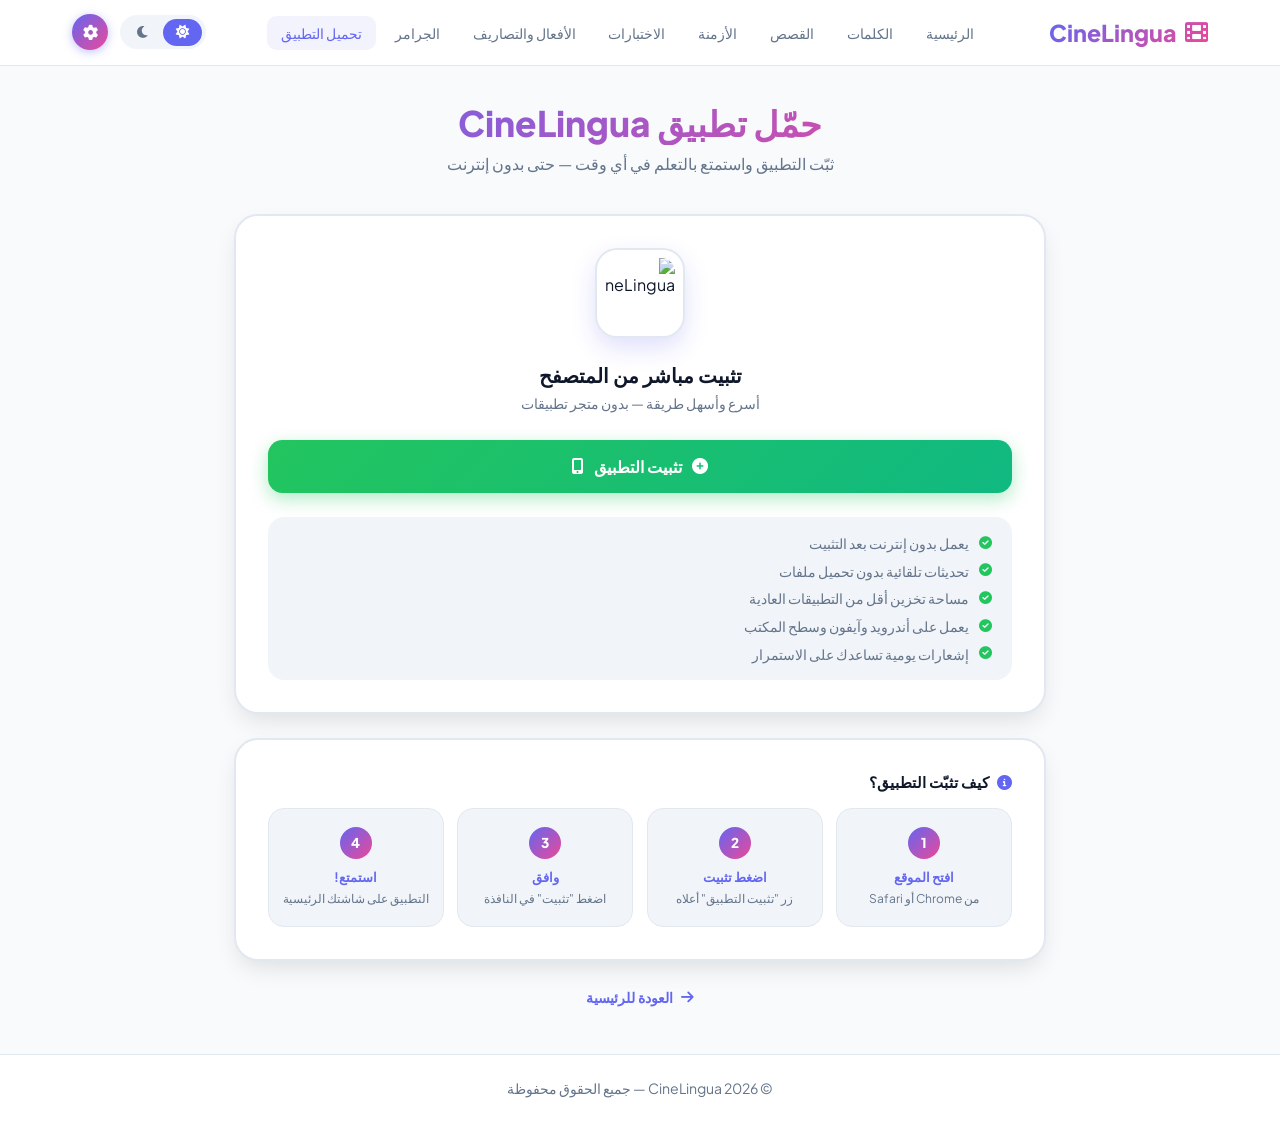
==== commit 08af738c: "Add files via upload" ====
--- a/download.html
+++ b/download.html
@@ -8,71 +8,467 @@
     <meta name="theme-color" content="#6366f1">
     <link rel="stylesheet" href="https://cdnjs.cloudflare.com/ajax/libs/font-awesome/6.0.0/css/all.min.css">
     <link href="https://fonts.googleapis.com/css2?family=Plus+Jakarta+Sans:wght@300;400;500;600;700;800&display=swap" rel="stylesheet">
-    <link rel="stylesheet" href="style.css">
+    <style>
+        * { margin: 0; padding: 0; box-sizing: border-box; }
+        :root {
+            --primary: #6366f1; --primary-dark: #4f46e5; --secondary: #ec4899;
+            --success: #22c55e; --border: #e2e8f0;
+            --shadow: 0 4px 6px -1px rgba(0,0,0,0.08);
+            --shadow-lg: 0 10px 25px -5px rgba(0,0,0,0.12);
+            --bg-primary: #f8fafc; --bg-card: #ffffff; --bg-secondary: #f1f5f9;
+            --text-primary: #0f172a; --text-secondary: #64748b;
+        }
+        [data-theme="dark"] {
+            --border: #334155; --bg-primary: #0f172a; --bg-card: #1e293b;
+            --bg-secondary: #334155; --text-primary: #f8fafc; --text-secondary: #cbd5e1;
+        }
+        body { background: var(--bg-primary); color: var(--text-primary); font-family: 'Plus Jakarta Sans', sans-serif; transition: background 0.3s, color 0.3s; min-height: 100vh; }
+
+        /* NAVBAR */
+        .navbar { background: var(--bg-card); box-shadow: 0 1px 0 var(--border); position: fixed; width: 100%; top: 0; z-index: 1000; }
+        .nav-container { max-width: 1200px; margin: 0 auto; padding: 0.9rem 2rem; display: flex; justify-content: space-between; align-items: center; }
+        .logo { display: flex; align-items: center; gap: 0.5rem; font-size: 1.45rem; font-weight: 800; background: linear-gradient(135deg, var(--primary), var(--secondary)); -webkit-background-clip: text; -webkit-text-fill-color: transparent; text-decoration: none; }
+        .nav-menu { display: flex; gap: 0.25rem; list-style: none; }
+        .nav-menu a { text-decoration: none; color: var(--text-secondary); font-weight: 500; padding: 0.5rem 0.9rem; border-radius: 0.6rem; transition: all 0.2s; font-size: 0.9rem; }
+        .nav-menu a:hover, .nav-menu a.active { color: var(--primary); background: rgba(99,102,241,0.08); }
+        .nav-right { display: flex; align-items: center; gap: 0.75rem; }
+        .theme-toggle { display: flex; background: var(--bg-secondary); padding: 0.2rem; border-radius: 2rem; }
+        .theme-btn { padding: 0.4rem 0.8rem; border: none; background: transparent; border-radius: 2rem; cursor: pointer; color: var(--text-secondary); transition: all 0.2s; font-size: 0.85rem; }
+        .theme-btn.active { background: var(--primary); color: white; }
+        .menu-toggle { background: none; border: none; font-size: 1.5rem; color: var(--primary); cursor: pointer; display: none; }
+        .settings-btn { width: 36px; height: 36px; border-radius: 50%; background: linear-gradient(135deg, var(--primary), var(--secondary)); border: none; color: white; cursor: pointer; display: flex; align-items: center; justify-content: center; font-size: 0.95rem; transition: all 0.3s cubic-bezier(0.34,1.56,0.64,1); box-shadow: 0 2px 10px rgba(99,102,241,0.4); flex-shrink: 0; }
+        .settings-btn:hover { transform: rotate(90deg) scale(1.1); box-shadow: 0 4px 18px rgba(99,102,241,0.55); }
+
+        @media (max-width: 768px) {
+            .menu-toggle { display: block; }
+            .nav-menu { display: none; position: absolute; top: 100%; right: 0; left: 0; background: var(--bg-card); flex-direction: column; padding: 0.75rem; gap: 0.2rem; box-shadow: 0 10px 25px rgba(0,0,0,0.1); border-bottom: 1px solid var(--border); }
+            .nav-menu.show { display: flex; }
+            .nav-menu a { padding: 0.75rem 1rem; display: block; }
+        }
+
+        /* SETTINGS PANEL */
+        .settings-overlay { position: fixed; inset: 0; background: rgba(0,0,0,0.45); z-index: 9990; display: none; backdrop-filter: blur(4px); }
+        .settings-overlay.show { display: block; }
+        .settings-panel { position: fixed; top: 0; right: 0; z-index: 9991; width: 300px; max-width: 92vw; height: 100vh; background: var(--bg-card); display: flex; flex-direction: column; transform: translateX(110%); transition: transform 0.35s cubic-bezier(0.4,0,0.2,1); overflow: hidden; }
+        .settings-panel.show { transform: translateX(0); }
+        .settings-header { padding: 1.4rem 1.5rem; background: linear-gradient(135deg, var(--primary), var(--secondary)); color: white; display: flex; align-items: center; justify-content: space-between; flex-shrink: 0; }
+        .settings-header-left { display: flex; align-items: center; gap: 0.85rem; }
+        .settings-header-icon { width: 40px; height: 40px; border-radius: 0.65rem; background: rgba(255,255,255,0.2); display: flex; align-items: center; justify-content: center; font-size: 1.1rem; }
+        .settings-header-title { font-size: 1.05rem; font-weight: 800; }
+        .settings-header-sub { font-size: 0.72rem; opacity: 0.75; margin-top: 1px; }
+        .settings-close { width: 30px; height: 30px; border-radius: 50%; background: rgba(255,255,255,0.2); border: none; color: white; cursor: pointer; display: flex; align-items: center; justify-content: center; font-size: 0.85rem; transition: all 0.2s; }
+        .settings-close:hover { background: rgba(255,255,255,0.35); transform: rotate(90deg); }
+        .settings-body { flex: 1; overflow-y: auto; padding: 1.25rem; display: flex; flex-direction: column; gap: 1.4rem; }
+        .settings-section { display: flex; flex-direction: column; gap: 0.65rem; }
+        .settings-section-title { display: flex; align-items: center; gap: 0.5rem; font-size: 0.72rem; font-weight: 700; text-transform: uppercase; letter-spacing: 0.07em; color: var(--text-secondary); }
+        .settings-section-title i { color: var(--primary); }
+        .settings-theme-row { display: grid; grid-template-columns: 1fr 1fr; gap: 0.65rem; }
+        .settings-theme-btn { display: flex; flex-direction: column; align-items: center; gap: 0.5rem; padding: 0.85rem 0.5rem; border-radius: 0.9rem; border: 2px solid var(--border); background: var(--bg-secondary); cursor: pointer; font-size: 0.82rem; font-weight: 600; color: var(--text-secondary); font-family: inherit; position: relative; transition: all 0.2s; }
+        .settings-theme-btn:hover { border-color: rgba(99,102,241,0.4); color: var(--primary); }
+        .settings-theme-btn.active { border-color: var(--primary); background: rgba(99,102,241,0.08); color: var(--primary); }
+        .settings-theme-btn.active::after { content: '✓'; position: absolute; top: 6px; left: 8px; font-size: 0.65rem; font-weight: 800; width: 16px; height: 16px; background: var(--primary); color: white; border-radius: 50%; display: flex; align-items: center; justify-content: center; line-height: 16px; text-align: center; }
+        .theme-preview { width: 100%; height: 48px; border-radius: 0.5rem; overflow: hidden; display: flex; flex-direction: column; gap: 3px; padding: 5px; border: 1px solid rgba(0,0,0,0.07); }
+        .theme-preview.light { background: #f8fafc; } .theme-preview.dark { background: #0f172a; }
+        .theme-preview .p-bar { height: 6px; border-radius: 3px; background: linear-gradient(90deg,#6366f1,#ec4899); }
+        .theme-preview .p-card { height: 7px; border-radius: 3px; }
+        .theme-preview.light .p-card { background: white; border: 1px solid #e2e8f0; } .theme-preview.dark .p-card { background: #1e293b; border: 1px solid #334155; }
+        .theme-preview .p-card.short { width: 65%; }
+        .settings-lang-row { display: flex; flex-direction: column; gap: 0.5rem; }
+        .settings-lang-btn { display: flex; align-items: center; gap: 0.85rem; padding: 0.9rem 1rem; border-radius: 0.85rem; border: 2px solid var(--border); background: var(--bg-secondary); cursor: pointer; font-family: inherit; width: 100%; color: var(--text-primary); transition: all 0.2s; }
+        .settings-lang-btn:hover { border-color: rgba(99,102,241,0.4); }
+        .settings-lang-btn.active { border-color: var(--primary); background: rgba(99,102,241,0.08); }
+        .lang-flag { font-size: 1.4rem; flex-shrink: 0; }
+        .lang-info { display: flex; flex-direction: column; flex: 1; gap: 1px; }
+        .lang-name { font-size: 0.9rem; font-weight: 700; }
+        .lang-sub { font-size: 0.72rem; color: var(--text-secondary); }
+        .lang-check { color: var(--primary); font-size: 0.85rem; opacity: 0; transition: opacity 0.2s; }
+        .settings-lang-btn.active .lang-check { opacity: 1; }
+        .settings-notif-card { background: var(--bg-secondary); border: 1.5px solid var(--border); border-radius: 0.9rem; overflow: hidden; }
+        .settings-notif-top { display: flex; align-items: center; justify-content: space-between; padding: 0.85rem 1rem; border-bottom: 1px solid var(--border); }
+        .settings-notif-label { font-size: 0.88rem; font-weight: 600; }
+        .notif-badge { font-size: 0.72rem; font-weight: 700; padding: 0.25rem 0.65rem; border-radius: 2rem; }
+        .notif-badge.granted { background: rgba(34,197,94,0.12); color: #16a34a; }
+        .notif-badge.denied  { background: rgba(239,68,68,0.12);  color: #dc2626; }
+        .notif-badge.default { background: rgba(99,102,241,0.12); color: var(--primary); }
+        .notif-action-btn { width: 100%; padding: 0.85rem 1rem; border: none; background: linear-gradient(135deg, var(--primary), var(--secondary)); color: white; font-weight: 700; font-size: 0.88rem; cursor: pointer; font-family: inherit; display: flex; align-items: center; justify-content: center; gap: 0.5rem; transition: opacity 0.2s; }
+        .notif-action-btn:disabled { opacity: 0.5; cursor: not-allowed; background: var(--bg-secondary); color: var(--text-secondary); }
+        .settings-footer { padding: 1rem 1.5rem; border-top: 1px solid var(--border); text-align: center; font-size: 0.75rem; color: var(--text-secondary); flex-shrink: 0; }
+
+        /* LAYOUT */
+        .container { max-width: 860px; margin: 100px auto 3rem; padding: 0 1.5rem; }
+        .page-header { text-align: center; margin-bottom: 2.5rem; }
+        .page-header h1 { font-size: 2.2rem; font-weight: 800; background: linear-gradient(135deg, var(--primary), var(--secondary)); -webkit-background-clip: text; -webkit-text-fill-color: transparent; margin-bottom: 0.5rem; }
+        .page-header p { color: var(--text-secondary); font-size: 1rem; }
+
+        /* CARDS */
+        .dl-card { background: var(--bg-card); border-radius: 1.5rem; padding: 2rem; box-shadow: var(--shadow-lg); border: 2px solid var(--border); margin-bottom: 1.5rem; transition: border-color 0.3s; }
+        .dl-card:hover { border-color: rgba(99,102,241,0.2); }
+        .app-icon { width: 90px; height: 90px; background: white; border-radius: 22px; display: flex; align-items: center; justify-content: center; margin: 0 auto 1.5rem; box-shadow: 0 10px 25px rgba(99,102,241,0.2); padding: 8px; border: 2px solid var(--border); }
+        .app-icon img { width: 100%; height: 100%; object-fit: contain; border-radius: 14px; }
+        .card-title { text-align: center; font-size: 1.25rem; font-weight: 800; margin-bottom: 0.35rem; }
+        .card-sub { text-align: center; color: var(--text-secondary); font-size: 0.9rem; margin-bottom: 1.75rem; }
+
+        /* INSTALL BTN */
+        .install-btn { width: 100%; padding: 1rem; border-radius: 0.9rem; border: none; background: linear-gradient(135deg, #22c55e, #10b981); color: white; font-size: 1rem; font-weight: 700; cursor: pointer; font-family: inherit; display: flex; align-items: center; justify-content: center; gap: 0.65rem; box-shadow: 0 6px 18px rgba(34,197,94,0.35); transition: all 0.3s; margin-bottom: 1.5rem; }
+        .install-btn:hover { transform: translateY(-2px); box-shadow: 0 10px 25px rgba(34,197,94,0.45); }
+        .install-btn.installed { background: var(--bg-secondary); color: var(--text-secondary); box-shadow: none; cursor: default; transform: none; }
+
+        /* FEATURES */
+        .features { background: var(--bg-secondary); border-radius: 1rem; padding: 1.1rem 1.25rem; display: flex; flex-direction: column; gap: 0.6rem; }
+        .feat { display: flex; align-items: center; gap: 0.6rem; font-size: 0.88rem; color: var(--text-secondary); }
+        .feat i { color: var(--success); font-size: 0.8rem; flex-shrink: 0; }
+
+        /* STEPS */
+        .section-label { font-size: 0.95rem; font-weight: 700; display: flex; align-items: center; gap: 0.5rem; margin-bottom: 1rem; }
+        .section-label i { color: var(--primary); }
+        .steps { display: grid; grid-template-columns: repeat(4, 1fr); gap: 0.85rem; }
+        .step { background: var(--bg-secondary); border-radius: 1rem; padding: 1.1rem 0.75rem; text-align: center; border: 1.5px solid var(--border); transition: all 0.25s; }
+        .step:hover { border-color: rgba(99,102,241,0.3); transform: translateY(-3px); }
+        .step-n { width: 32px; height: 32px; background: linear-gradient(135deg, var(--primary), var(--secondary)); color: white; border-radius: 50%; display: flex; align-items: center; justify-content: center; font-weight: 800; font-size: 0.85rem; margin: 0 auto 0.6rem; }
+        .step h4 { font-size: 0.82rem; font-weight: 700; color: var(--primary); margin-bottom: 0.3rem; }
+        .step p { font-size: 0.75rem; color: var(--text-secondary); line-height: 1.5; }
+
+        /* BACK */
+        .back { text-align: center; margin-top: 1.5rem; }
+        .back a { color: var(--primary); text-decoration: none; display: inline-flex; align-items: center; gap: 0.5rem; font-weight: 600; font-size: 0.9rem; transition: gap 0.2s; }
+        .back a:hover { gap: 0.75rem; }
+
+        /* FOOTER */
+        .footer { background: var(--bg-card); border-top: 1px solid var(--border); text-align: center; padding: 1.5rem; color: var(--text-secondary); font-size: 0.88rem; margin-top: 3rem; }
+
+        @media (max-width: 600px) {
+            .steps { grid-template-columns: repeat(2, 1fr); }
+            .dl-card { padding: 1.35rem; }
+        }
+    </style>
 </head>
 <body>
 
+    <!-- SETTINGS PANEL -->
+    <div class="settings-overlay" id="settingsOverlay" onclick="closeSettings()"></div>
+    <div class="settings-panel" id="settingsPanel">
+        <div class="settings-header">
+            <div class="settings-header-left">
+                <div class="settings-header-icon"><i class="fas fa-sliders-h"></i></div>
+                <div>
+                    <div class="settings-header-title" id="s-title">الإعدادات</div>
+                    <div class="settings-header-sub">CineLingua</div>
+                </div>
+            </div>
+            <button class="settings-close" onclick="closeSettings()"><i class="fas fa-times"></i></button>
+        </div>
+        <div class="settings-body">
+            <div class="settings-section">
+                <div class="settings-section-title"><i class="fas fa-palette"></i> <span id="s-appearance">المظهر</span></div>
+                <div class="settings-theme-row">
+                    <button class="settings-theme-btn" id="btn-light" onclick="setTheme('light')">
+                        <div class="theme-preview light"><div class="p-bar"></div><div class="p-card"></div><div class="p-card short"></div></div>
+                        <i class="fas fa-sun"></i> <span id="s-light">فاتح</span>
+                    </button>
+                    <button class="settings-theme-btn" id="btn-dark" onclick="setTheme('dark')">
+                        <div class="theme-preview dark"><div class="p-bar"></div><div class="p-card"></div><div class="p-card short"></div></div>
+                        <i class="fas fa-moon"></i> <span id="s-dark">داكن</span>
+                    </button>
+                </div>
+            </div>
+            <div class="settings-section">
+                <div class="settings-section-title"><i class="fas fa-globe"></i> <span id="s-lang">اللغة</span></div>
+                <div class="settings-lang-row">
+                    <button class="settings-lang-btn" id="lang-ar" onclick="setLang('ar')">
+                        <span class="lang-flag"></span>
+                        <div class="lang-info"><span class="lang-name">العربية</span><span class="lang-sub">Arabic</span></div>
+                        <i class="fas fa-check lang-check"></i>
+                    </button>
+                    <button class="settings-lang-btn" id="lang-en" onclick="setLang('en')">
+                        <span class="lang-flag"></span>
+                        <div class="lang-info"><span class="lang-name">English</span><span class="lang-sub">الإنجليزية</span></div>
+                        <i class="fas fa-check lang-check"></i>
+                    </button>
+                </div>
+            </div>
+            <div class="settings-section">
+                <div class="settings-section-title"><i class="fas fa-bell"></i> <span id="s-notif">الإشعارات</span></div>
+                <div class="settings-notif-card">
+                    <div class="settings-notif-top">
+                        <span class="settings-notif-label" id="s-notif-status">حالة الإشعارات</span>
+                        <span class="notif-badge default" id="notifBadge">غير محددة</span>
+                    </div>
+                    <button class="notif-action-btn" id="notifActionBtn" onclick="requestNotifSettings()">
+                        <i class="fas fa-bell"></i> <span id="s-notif-btn">تفعيل الإشعارات</span>
+                    </button>
+                </div>
+            </div>
+        </div>
+        <div class="settings-footer">CineLingua • v2.0</div>
+    </div>
+
+    <!-- NAVBAR -->
+    <nav class="navbar">
+        <div class="nav-container">
+            <a class="logo" href="index.html"><i class="fas fa-film"></i> CineLingua</a>
+            <button class="menu-toggle" onclick="toggleMenu()"><i class="fas fa-bars"></i></button>
+            <ul class="nav-menu" id="navMenu">
+                <li><a href="index.html" id="nav-home">الرئيسية</a></li>
+                <li><a href="lessons.html" id="nav-lessons">الكلمات</a></li>
+                <li><a href="stories.html" id="nav-stories">القصص</a></li>
+                <li><a href="tenses.html" id="nav-tenses">الأزمنة</a></li>
+                <li><a href="quiz.html" id="nav-quiz">الاختبارات</a></li>
+                  <li><a href="verbs.html" id="nav-quiz">الأفعال والتصاريف</a></li>
+                   <li><a href="grammar.html" id="nav-quiz">الجرامر</a></li>
+                <li><a href="download.html" id="nav-download" class="active">تحميل التطبيق</a></li>
+            </ul>
+            <div class="nav-right">
+                <div class="theme-toggle">
+                    <button class="theme-btn active" onclick="setTheme('light')"><i class="fas fa-sun"></i></button>
+                    <button class="theme-btn" onclick="setTheme('dark')"><i class="fas fa-moon"></i></button>
+                </div>
+                <button class="settings-btn" onclick="openSettings()"><i class="fas fa-cog"></i></button>
+            </div>
+        </div>
+    </nav>
+
     <div class="container">
-        <div class="page-header" style="text-align: center; display: block; margin-bottom: 3rem;">
-            <h1 data-i18n="page-title">حمّل تطبيق CineLingua</h1>
-            <p class="text-secondary" data-i18n="page-sub" style="margin-top: 0.5rem;">ثبّت التطبيق واستمتع بالتعلم في أي وقت — حتى بدون إنترنت</p>
-        </div>
-
-        <div class="cl-card animate-fade" style="padding: 2.5rem; text-align: center; max-width: 600px; margin: 0 auto 2rem;">
-            <div style="width: 100px; height: 100px; background: white; border-radius: var(--radius-lg); padding: 10px; margin: 0 auto 1.5rem; box-shadow: var(--shadow-md); border: 2px solid var(--border);">
-                <img src="https://i.postimg.cc/J4xdc62M/20260305-233826.png" style="width: 100%; height: 100%; object-fit: contain; border-radius: var(--radius-sm);">
-            </div>
-            <h3 data-i18n="card-title" style="font-weight: 800; margin-bottom: 0.5rem;">تثبيت مباشر من المتصفح</h3>
-            <p class="text-secondary" data-i18n="card-sub" style="font-size: 0.9rem; margin-bottom: 2rem;">أسرع وأسهل طريقة — بدون متجر تطبيقات</p>
-
-            <button class="btn btn-white" id="installBtn" style="width: 100%; background: var(--success); color: white; border: none; padding: 1.25rem; font-size: 1.1rem; box-shadow: 0 10px 20px var(--success-light);" onclick="handleInstall()">
-                <i class="fas fa-download"></i> <span data-i18n="install-btn-txt">تثبيت التطبيق</span>
+        <div class="page-header">
+            <h1 id="page-title">حمّل تطبيق CineLingua</h1>
+            <p id="page-sub">ثبّت التطبيق واستمتع بالتعلم في أي وقت — حتى بدون إنترنت</p>
+        </div>
+
+        <div class="dl-card">
+            <div class="app-icon">
+                <img src="https://i.postimg.cc/J4xdc62M/20260305-233826.png" alt="CineLingua">
+            </div>
+            <div class="card-title" id="card-title">تثبيت مباشر من المتصفح</div>
+            <div class="card-sub" id="card-sub">أسرع وأسهل طريقة — بدون متجر تطبيقات</div>
+
+            <button class="install-btn" id="installBtn" onclick="handleInstall()">
+                <i class="fas fa-plus-circle"></i>
+                <span id="install-btn-txt">تثبيت التطبيق</span>
+                <i class="fas fa-mobile-alt"></i>
             </button>
 
-            <div style="margin-top: 2.5rem; display: flex; flex-direction: column; gap: 1rem; text-align: right;">
-                <div style="display: flex; align-items: center; gap: 0.75rem; font-size: 0.9rem; color: var(--text-secondary);">
-                    <i class="fas fa-check-circle" style="color: var(--success);"></i> <span data-i18n="f1">يعمل بدون إنترنت بعد التثبيت</span>
-                </div>
-                <div style="display: flex; align-items: center; gap: 0.75rem; font-size: 0.9rem; color: var(--text-secondary);">
-                    <i class="fas fa-check-circle" style="color: var(--success);"></i> <span data-i18n="f5">إشعارات يومية تساعدك على الاستمرار</span>
-                </div>
-                <div style="display: flex; align-items: center; gap: 0.75rem; font-size: 0.9rem; color: var(--text-secondary);">
-                    <i class="fas fa-check-circle" style="color: var(--success);"></i> <span data-i18n="f3">مساحة تخزين أقل من التطبيقات العادية</span>
-                </div>
-            </div>
-        </div>
-
-        <div style="text-align: center; margin-top: 2rem;">
-            <a href="index.html" class="btn btn-outline-white" style="color: var(--primary); border-color: var(--primary);">
-                <i class="fas fa-arrow-right"></i> <span data-i18n="back">العودة للرئيسية</span>
-            </a>
+            <div class="features">
+                <div class="feat"><i class="fas fa-check-circle"></i> <span id="f1">يعمل بدون إنترنت بعد التثبيت</span></div>
+                <div class="feat"><i class="fas fa-check-circle"></i> <span id="f2">تحديثات تلقائية بدون تحميل ملفات</span></div>
+                <div class="feat"><i class="fas fa-check-circle"></i> <span id="f3">مساحة تخزين أقل من التطبيقات العادية</span></div>
+                <div class="feat"><i class="fas fa-check-circle"></i> <span id="f4">يعمل على أندرويد وآيفون وسطح المكتب</span></div>
+                <div class="feat"><i class="fas fa-check-circle"></i> <span id="f5">إشعارات يومية تساعدك على الاستمرار</span></div>
+            </div>
+        </div>
+
+        <div class="dl-card">
+            <div class="section-label"><i class="fas fa-info-circle"></i> <span id="steps-title">كيف تثبّت التطبيق؟</span></div>
+            <div class="steps">
+                <div class="step"><div class="step-n">1</div><h4 id="s1t">افتح الموقع</h4><p id="s1d">من Chrome أو Safari</p></div>
+                <div class="step"><div class="step-n">2</div><h4 id="s2t">اضغط تثبيت</h4><p id="s2d">زر "تثبيت التطبيق" أعلاه</p></div>
+                <div class="step"><div class="step-n">3</div><h4 id="s3t">وافق</h4><p id="s3d">اضغط "تثبيت" في النافذة</p></div>
+                <div class="step"><div class="step-n">4</div><h4 id="s4t">استمتع!</h4><p id="s4d">التطبيق على شاشتك الرئيسية</p></div>
+            </div>
+        </div>
+
+        <div class="back">
+            <a href="index.html"><i class="fas fa-arrow-right"></i> <span id="back-txt">العودة للرئيسية</span></a>
         </div>
     </div>
 
-    <script src="translation.js"></script>
-    <script src="core.js"></script>
+    <footer class="footer">
+        <p id="footer-txt">© 2026 CineLingua — جميع الحقوق محفوظة</p>
+    </footer>
+
     <script>
+        // ===== I18N =====
+        const i18n = {
+            ar: {
+                'nav-home':'الرئيسية','nav-lessons':'الكلمات','nav-stories':'القصص',
+                'nav-tenses':'الأزمنة','nav-quiz':'الاختبارات','nav-download':'تحميل التطبيق',
+                's-title':'الإعدادات','s-appearance':'المظهر','s-light':'فاتح','s-dark':'داكن',
+                's-lang':'اللغة','s-notif':'الإشعارات','s-notif-status':'حالة الإشعارات',
+                's-notif-btn':'تفعيل الإشعارات',
+                'page-title':'حمّل تطبيق CineLingua',
+                'page-sub':'ثبّت التطبيق واستمتع بالتعلم في أي وقت — حتى بدون إنترنت',
+                'card-title':'تثبيت مباشر من المتصفح','card-sub':'أسرع وأسهل طريقة — بدون متجر تطبيقات',
+                'install-btn-txt':'تثبيت التطبيق',
+                'f1':'يعمل بدون إنترنت بعد التثبيت','f2':'تحديثات تلقائية بدون تحميل ملفات',
+                'f3':'مساحة تخزين أقل من التطبيقات العادية','f4':'يعمل على أندرويد وآيفون وسطح المكتب',
+                'f5':'إشعارات يومية تساعدك على الاستمرار',
+                'steps-title':'كيف تثبّت التطبيق؟',
+                's1t':'افتح الموقع','s1d':'من Chrome أو Safari',
+                's2t':'اضغط تثبيت','s2d':'زر "تثبيت التطبيق" أعلاه',
+                's3t':'وافق','s3d':'اضغط "تثبيت" في النافذة',
+                's4t':'استمتع!','s4d':'التطبيق على شاشتك الرئيسية',
+                'back-txt':'العودة للرئيسية',
+                'footer-txt':'© 2026 CineLingua — جميع الحقوق محفوظة',
+                'installed-txt':'التطبيق مثبّت ✓'
+            },
+            en: {
+                'nav-home':'Home','nav-lessons':'Words','nav-stories':'Stories',
+                'nav-tenses':'Tenses','nav-quiz':'Quiz','nav-download':'Download',
+                's-title':'Settings','s-appearance':'Appearance','s-light':'Light','s-dark':'Dark',
+                's-lang':'Language','s-notif':'Notifications','s-notif-status':'Notification Status',
+                's-notif-btn':'Enable Notifications',
+                'page-title':'Download CineLingua','page-sub':'Install the app and learn anytime — even offline',
+                'card-title':'Install from your browser','card-sub':'Fastest way — no app store needed',
+                'install-btn-txt':'Install App',
+                'f1':'Works offline after install','f2':'Auto updates, no downloads needed',
+                'f3':'Uses less storage than regular apps','f4':'Works on Android, iPhone & desktop',
+                'f5':'Daily reminders to keep you learning',
+                'steps-title':'How to install?',
+                's1t':'Open site','s1d':'In Chrome or Safari',
+                's2t':'Tap Install','s2d':'The button above',
+                's3t':'Confirm','s3d':'Tap Install in popup',
+                's4t':'Enjoy!','s4d':'App is on your home screen',
+                'back-txt':'Back to Home',
+                'footer-txt':'© 2026 CineLingua — All Rights Reserved',
+                'installed-txt':'App Installed ✓'
+            }
+        };
+
+        let currentLang = localStorage.getItem('cl-lang') || 'ar';
+
+        function tr(k) { return (i18n[currentLang] && i18n[currentLang][k]) || (i18n.ar && i18n.ar[k]) || k; }
+
+        function applyLang() {
+            document.documentElement.lang = currentLang;
+            document.documentElement.dir  = currentLang === 'ar' ? 'rtl' : 'ltr';
+            Object.keys(i18n[currentLang]).forEach(id => {
+                const el = document.getElementById(id);
+                if (el) el.innerHTML = i18n[currentLang][id];
+            });
+            document.getElementById('lang-ar')?.classList.toggle('active', currentLang === 'ar');
+            document.getElementById('lang-en')?.classList.toggle('active', currentLang === 'en');
+        }
+
+        function setLang(lang) { currentLang = lang; localStorage.setItem('cl-lang', lang); applyLang(); }
+
+        // ===== SETTINGS =====
+        function openSettings() {
+            const overlay = document.getElementById('settingsOverlay');
+            const panel   = document.getElementById('settingsPanel');
+            if (!overlay || !panel) return;
+            overlay.classList.add('show');
+            panel.classList.add('show');
+            refreshNotifBadge();
+        }
+        function closeSettings() {
+            document.getElementById('settingsOverlay').classList.remove('show');
+            document.getElementById('settingsPanel').classList.remove('show');
+        }
+        function refreshNotifBadge() {
+            const perm  = ('Notification' in window) ? Notification.permission : 'default';
+            const badge = document.getElementById('notifBadge');
+            const btn   = document.getElementById('notifActionBtn');
+            if (!badge || !btn) return;
+            badge.className = 'notif-badge ' + perm;
+            badge.textContent = perm === 'granted' ? 'مفعّلة ✓' : perm === 'denied' ? 'محظورة' : 'غير محددة';
+            btn.disabled = (perm === 'granted' || perm === 'denied');
+            document.getElementById('s-notif-btn').textContent =
+                perm === 'granted' ? 'مفعّلة ✓' : perm === 'denied' ? 'محظورة' : tr('s-notif-btn');
+        }
+        async function requestNotifSettings() {
+            if (!('Notification' in window)) return;
+            const r = await Notification.requestPermission();
+            refreshNotifBadge();
+            if (r === 'granted') {
+                if (typeof window.saveFCMTokenAfterPermission === 'function') setTimeout(window.saveFCMTokenAfterPermission, 2000);
+                if ('serviceWorker' in navigator) {
+                    navigator.serviceWorker.ready.then(reg => reg.showNotification('CineLingua 🎓', {
+                        body: 'تم تفعيل الإشعارات! 🔔',
+                        icon: 'https://i.postimg.cc/J4xdc62M/20260305-233826.png',
+                        vibrate: [200, 100, 200]
+                    }));
+                }
+            }
+        }
+
+        // ===== THEME =====
+        window.setTheme = function(theme) {
+            document.documentElement.setAttribute('data-theme', theme);
+            localStorage.setItem('theme', theme);
+            document.querySelectorAll('.theme-btn').forEach(b => {
+                const icon = b.querySelector('i');
+                b.classList.toggle('active',
+                    (theme === 'light' && icon && icon.classList.contains('fa-sun')) ||
+                    (theme === 'dark'  && icon && icon.classList.contains('fa-moon'))
+                );
+            });
+            document.getElementById('btn-light')?.classList.toggle('active', theme === 'light');
+            document.getElementById('btn-dark')?.classList.toggle('active', theme === 'dark');
+        };
+        setTheme(localStorage.getItem('theme') || 'light');
+
+        // ===== NAV =====
+        function toggleMenu() { document.getElementById('navMenu').classList.toggle('show'); }
+        document.querySelectorAll('.nav-menu a').forEach(a =>
+            a.addEventListener('click', () => document.getElementById('navMenu').classList.remove('show'))
+        );
+
+        // ===== PWA INSTALL =====
         let deferredPrompt = null;
-        window.addEventListener('beforeinstallprompt', e => {
-            e.preventDefault();
-            deferredPrompt = e;
-        });
+        window.addEventListener('beforeinstallprompt', e => { e.preventDefault(); deferredPrompt = e; });
 
         async function handleInstall() {
             if (!deferredPrompt) {
-                Core.showToast(currentLanguage === 'ar' ? 'افتح قائمة المتصفح ثم اضغط تثبيت' : 'Open browser menu and tap Install', 'info');
+                alert(currentLang === 'ar'
+                    ? 'افتح قائمة المتصفح (⋮) ثم اضغط "تثبيت التطبيق"'
+                    : 'Open browser menu (⋮) then tap "Install App"');
                 return;
             }
             deferredPrompt.prompt();
             const { outcome } = await deferredPrompt.userChoice;
+            deferredPrompt = null;
             if (outcome === 'accepted') {
                 const btn = document.getElementById('installBtn');
-                btn.innerHTML = '<i class="fas fa-check"></i> تم التثبيت';
-                btn.style.background = 'var(--bg-secondary)';
-                btn.style.color = 'var(--text-tertiary)';
+                btn.classList.add('installed');
+                document.getElementById('install-btn-txt').textContent = tr('installed-txt');
             }
-            deferredPrompt = null;
-        }
+        }
+
+        if (window.matchMedia('(display-mode: standalone)').matches || window.navigator.standalone) {
+            document.getElementById('installBtn').classList.add('installed');
+            document.getElementById('install-btn-txt').textContent = '✓ التطبيق مثبّت';
+        }
+
+        applyLang();
+        setTheme(localStorage.getItem('theme') || 'light'); // أعد تطبيق الثيم بعد applyLang
     </script>
+
+    <!-- Firebase -->
+    <script src="https://www.gstatic.com/firebasejs/10.7.0/firebase-app-compat.js"></script>
+    <script src="https://www.gstatic.com/firebasejs/10.7.0/firebase-messaging-compat.js"></script>
+    <script src="https://www.gstatic.com/firebasejs/10.7.0/firebase-firestore-compat.js"></script>
+    <script>
+    (function() {
+        const _cfg = {
+            apiKey: "AIzaSyCvi0VCJv3j6p8ICT1f97TePwDXAazmQMw",
+            authDomain: "cinelingua-fe7f1.firebaseapp.com",
+            projectId: "cinelingua-fe7f1",
+            storageBucket: "cinelingua-fe7f1.firebasestorage.app",
+            messagingSenderId: "157697610841",
+            appId: "1:157697610841:web:529db81f264e1a84ab0d48"
+        };
+        const VAPID = "BLRwJpw7gMvb5-pZVmo_zw0el29GABJhFAYMWMso3mcMHU_mQsOLnuL5x7YfRoQ_ujItpTuslqg_LM56Mdom5v4";
+        if (!firebase.apps.length) firebase.initializeApp(_cfg);
+        let _msg = null;
+        try { _msg = firebase.messaging(); console.log('✅ Firebase messaging OK'); } catch(e) { console.log('❌ Firebase messaging error:', e.message); }
+        async function _saveToken() {
+            try {
+                if (!_msg) { console.log('❌ _msg is null'); return; }
+                if (Notification.permission !== 'granted') { console.log('❌ permission:', Notification.permission); return; }
+                console.log('⏳ Getting FCM token...');
+                const token = await _msg.getToken({ vapidKey: VAPID, serviceWorkerRegistration: swRegistration || undefined });
+                if (!token) { console.log('❌ token is empty'); return; }
+                console.log('✅ Token:', token.substring(0,20) + '...');
+                await firebase.firestore().collection('fcmTokens').doc(token).set({
+                    token, page: window.location.pathname,
+                    lastSeen: firebase.firestore.FieldValue.serverTimestamp()
+                }, { merge: true });
+                console.log('✅ Token saved to Firestore!');
+                }, { merge: true });
+            } catch(e) {}
+        }
+        window.addEventListener('load', () => { if (Notification.permission === 'granted') setTimeout(_saveToken, 3000); });
+        window.saveFCMTokenAfterPermission = _saveToken;
+    })();
+    </script>
+
 </body>
-</html>
+                        </html>
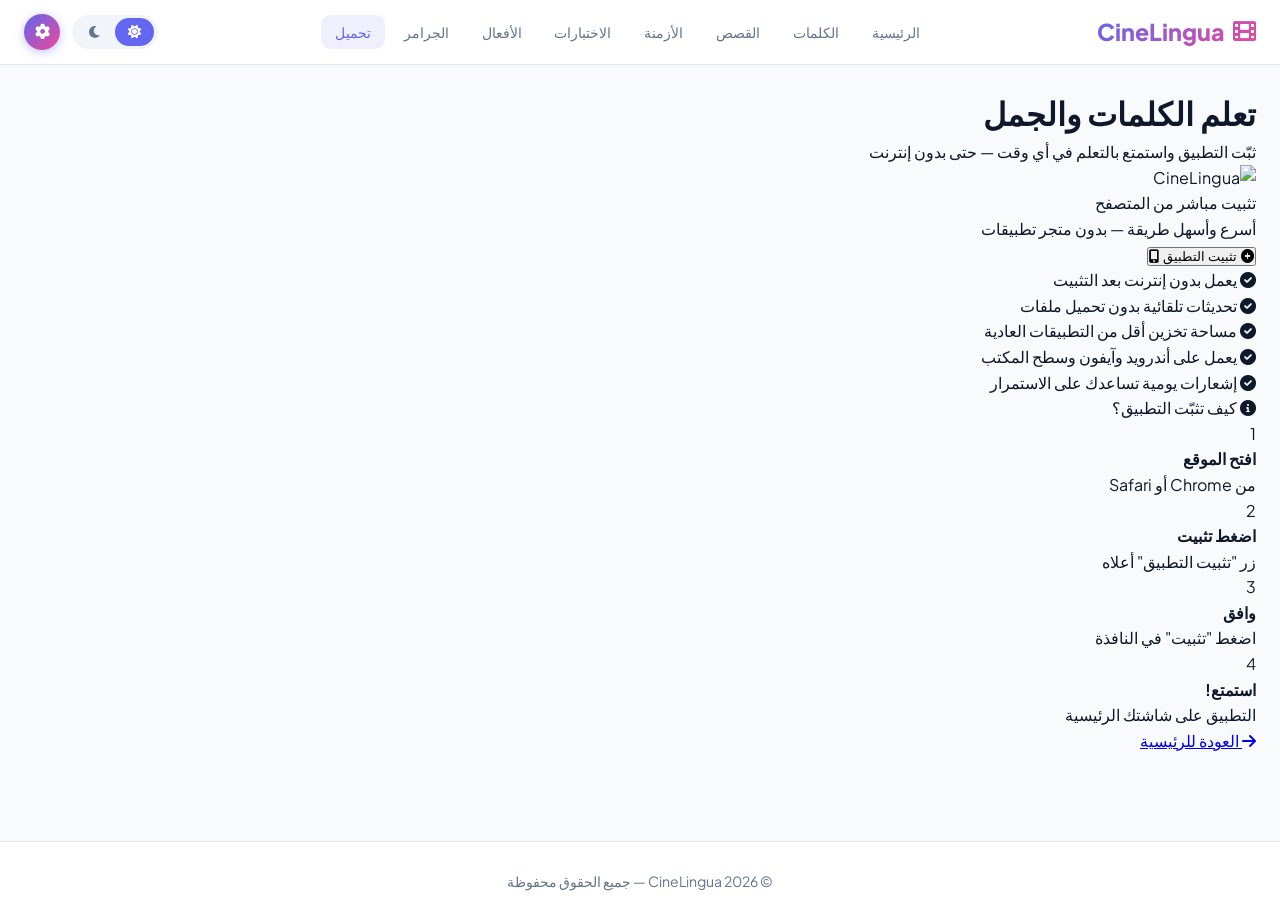
==== commit d4a5bb5c: "refactor: centralize UI logic, i18n, and design system (v3.0) - Moved shared Navbar, Footer, and Set" ====
--- a/download.html
+++ b/download.html
@@ -8,404 +8,62 @@
     <meta name="theme-color" content="#6366f1">
     <link rel="stylesheet" href="https://cdnjs.cloudflare.com/ajax/libs/font-awesome/6.0.0/css/all.min.css">
     <link href="https://fonts.googleapis.com/css2?family=Plus+Jakarta+Sans:wght@300;400;500;600;700;800&display=swap" rel="stylesheet">
-    <style>
-        * { margin: 0; padding: 0; box-sizing: border-box; }
-        :root {
-            --primary: #6366f1; --primary-dark: #4f46e5; --secondary: #ec4899;
-            --success: #22c55e; --border: #e2e8f0;
-            --shadow: 0 4px 6px -1px rgba(0,0,0,0.08);
-            --shadow-lg: 0 10px 25px -5px rgba(0,0,0,0.12);
-            --bg-primary: #f8fafc; --bg-card: #ffffff; --bg-secondary: #f1f5f9;
-            --text-primary: #0f172a; --text-secondary: #64748b;
-        }
-        [data-theme="dark"] {
-            --border: #334155; --bg-primary: #0f172a; --bg-card: #1e293b;
-            --bg-secondary: #334155; --text-primary: #f8fafc; --text-secondary: #cbd5e1;
-        }
-        body { background: var(--bg-primary); color: var(--text-primary); font-family: 'Plus Jakarta Sans', sans-serif; transition: background 0.3s, color 0.3s; min-height: 100vh; }
-
-        /* NAVBAR */
-        .navbar { background: var(--bg-card); box-shadow: 0 1px 0 var(--border); position: fixed; width: 100%; top: 0; z-index: 1000; }
-        .nav-container { max-width: 1200px; margin: 0 auto; padding: 0.9rem 2rem; display: flex; justify-content: space-between; align-items: center; }
-        .logo { display: flex; align-items: center; gap: 0.5rem; font-size: 1.45rem; font-weight: 800; background: linear-gradient(135deg, var(--primary), var(--secondary)); -webkit-background-clip: text; -webkit-text-fill-color: transparent; text-decoration: none; }
-        .nav-menu { display: flex; gap: 0.25rem; list-style: none; }
-        .nav-menu a { text-decoration: none; color: var(--text-secondary); font-weight: 500; padding: 0.5rem 0.9rem; border-radius: 0.6rem; transition: all 0.2s; font-size: 0.9rem; }
-        .nav-menu a:hover, .nav-menu a.active { color: var(--primary); background: rgba(99,102,241,0.08); }
-        .nav-right { display: flex; align-items: center; gap: 0.75rem; }
-        .theme-toggle { display: flex; background: var(--bg-secondary); padding: 0.2rem; border-radius: 2rem; }
-        .theme-btn { padding: 0.4rem 0.8rem; border: none; background: transparent; border-radius: 2rem; cursor: pointer; color: var(--text-secondary); transition: all 0.2s; font-size: 0.85rem; }
-        .theme-btn.active { background: var(--primary); color: white; }
-        .menu-toggle { background: none; border: none; font-size: 1.5rem; color: var(--primary); cursor: pointer; display: none; }
-        .settings-btn { width: 36px; height: 36px; border-radius: 50%; background: linear-gradient(135deg, var(--primary), var(--secondary)); border: none; color: white; cursor: pointer; display: flex; align-items: center; justify-content: center; font-size: 0.95rem; transition: all 0.3s cubic-bezier(0.34,1.56,0.64,1); box-shadow: 0 2px 10px rgba(99,102,241,0.4); flex-shrink: 0; }
-        .settings-btn:hover { transform: rotate(90deg) scale(1.1); box-shadow: 0 4px 18px rgba(99,102,241,0.55); }
-
-        @media (max-width: 768px) {
-            .menu-toggle { display: block; }
-            .nav-menu { display: none; position: absolute; top: 100%; right: 0; left: 0; background: var(--bg-card); flex-direction: column; padding: 0.75rem; gap: 0.2rem; box-shadow: 0 10px 25px rgba(0,0,0,0.1); border-bottom: 1px solid var(--border); }
-            .nav-menu.show { display: flex; }
-            .nav-menu a { padding: 0.75rem 1rem; display: block; }
-        }
-
-        /* SETTINGS PANEL */
-        .settings-overlay { position: fixed; inset: 0; background: rgba(0,0,0,0.45); z-index: 9990; display: none; backdrop-filter: blur(4px); }
-        .settings-overlay.show { display: block; }
-        .settings-panel { position: fixed; top: 0; right: 0; z-index: 9991; width: 300px; max-width: 92vw; height: 100vh; background: var(--bg-card); display: flex; flex-direction: column; transform: translateX(110%); transition: transform 0.35s cubic-bezier(0.4,0,0.2,1); overflow: hidden; }
-        .settings-panel.show { transform: translateX(0); }
-        .settings-header { padding: 1.4rem 1.5rem; background: linear-gradient(135deg, var(--primary), var(--secondary)); color: white; display: flex; align-items: center; justify-content: space-between; flex-shrink: 0; }
-        .settings-header-left { display: flex; align-items: center; gap: 0.85rem; }
-        .settings-header-icon { width: 40px; height: 40px; border-radius: 0.65rem; background: rgba(255,255,255,0.2); display: flex; align-items: center; justify-content: center; font-size: 1.1rem; }
-        .settings-header-title { font-size: 1.05rem; font-weight: 800; }
-        .settings-header-sub { font-size: 0.72rem; opacity: 0.75; margin-top: 1px; }
-        .settings-close { width: 30px; height: 30px; border-radius: 50%; background: rgba(255,255,255,0.2); border: none; color: white; cursor: pointer; display: flex; align-items: center; justify-content: center; font-size: 0.85rem; transition: all 0.2s; }
-        .settings-close:hover { background: rgba(255,255,255,0.35); transform: rotate(90deg); }
-        .settings-body { flex: 1; overflow-y: auto; padding: 1.25rem; display: flex; flex-direction: column; gap: 1.4rem; }
-        .settings-section { display: flex; flex-direction: column; gap: 0.65rem; }
-        .settings-section-title { display: flex; align-items: center; gap: 0.5rem; font-size: 0.72rem; font-weight: 700; text-transform: uppercase; letter-spacing: 0.07em; color: var(--text-secondary); }
-        .settings-section-title i { color: var(--primary); }
-        .settings-theme-row { display: grid; grid-template-columns: 1fr 1fr; gap: 0.65rem; }
-        .settings-theme-btn { display: flex; flex-direction: column; align-items: center; gap: 0.5rem; padding: 0.85rem 0.5rem; border-radius: 0.9rem; border: 2px solid var(--border); background: var(--bg-secondary); cursor: pointer; font-size: 0.82rem; font-weight: 600; color: var(--text-secondary); font-family: inherit; position: relative; transition: all 0.2s; }
-        .settings-theme-btn:hover { border-color: rgba(99,102,241,0.4); color: var(--primary); }
-        .settings-theme-btn.active { border-color: var(--primary); background: rgba(99,102,241,0.08); color: var(--primary); }
-        .settings-theme-btn.active::after { content: '✓'; position: absolute; top: 6px; left: 8px; font-size: 0.65rem; font-weight: 800; width: 16px; height: 16px; background: var(--primary); color: white; border-radius: 50%; display: flex; align-items: center; justify-content: center; line-height: 16px; text-align: center; }
-        .theme-preview { width: 100%; height: 48px; border-radius: 0.5rem; overflow: hidden; display: flex; flex-direction: column; gap: 3px; padding: 5px; border: 1px solid rgba(0,0,0,0.07); }
-        .theme-preview.light { background: #f8fafc; } .theme-preview.dark { background: #0f172a; }
-        .theme-preview .p-bar { height: 6px; border-radius: 3px; background: linear-gradient(90deg,#6366f1,#ec4899); }
-        .theme-preview .p-card { height: 7px; border-radius: 3px; }
-        .theme-preview.light .p-card { background: white; border: 1px solid #e2e8f0; } .theme-preview.dark .p-card { background: #1e293b; border: 1px solid #334155; }
-        .theme-preview .p-card.short { width: 65%; }
-        .settings-lang-row { display: flex; flex-direction: column; gap: 0.5rem; }
-        .settings-lang-btn { display: flex; align-items: center; gap: 0.85rem; padding: 0.9rem 1rem; border-radius: 0.85rem; border: 2px solid var(--border); background: var(--bg-secondary); cursor: pointer; font-family: inherit; width: 100%; color: var(--text-primary); transition: all 0.2s; }
-        .settings-lang-btn:hover { border-color: rgba(99,102,241,0.4); }
-        .settings-lang-btn.active { border-color: var(--primary); background: rgba(99,102,241,0.08); }
-        .lang-flag { font-size: 1.4rem; flex-shrink: 0; }
-        .lang-info { display: flex; flex-direction: column; flex: 1; gap: 1px; }
-        .lang-name { font-size: 0.9rem; font-weight: 700; }
-        .lang-sub { font-size: 0.72rem; color: var(--text-secondary); }
-        .lang-check { color: var(--primary); font-size: 0.85rem; opacity: 0; transition: opacity 0.2s; }
-        .settings-lang-btn.active .lang-check { opacity: 1; }
-        .settings-notif-card { background: var(--bg-secondary); border: 1.5px solid var(--border); border-radius: 0.9rem; overflow: hidden; }
-        .settings-notif-top { display: flex; align-items: center; justify-content: space-between; padding: 0.85rem 1rem; border-bottom: 1px solid var(--border); }
-        .settings-notif-label { font-size: 0.88rem; font-weight: 600; }
-        .notif-badge { font-size: 0.72rem; font-weight: 700; padding: 0.25rem 0.65rem; border-radius: 2rem; }
-        .notif-badge.granted { background: rgba(34,197,94,0.12); color: #16a34a; }
-        .notif-badge.denied  { background: rgba(239,68,68,0.12);  color: #dc2626; }
-        .notif-badge.default { background: rgba(99,102,241,0.12); color: var(--primary); }
-        .notif-action-btn { width: 100%; padding: 0.85rem 1rem; border: none; background: linear-gradient(135deg, var(--primary), var(--secondary)); color: white; font-weight: 700; font-size: 0.88rem; cursor: pointer; font-family: inherit; display: flex; align-items: center; justify-content: center; gap: 0.5rem; transition: opacity 0.2s; }
-        .notif-action-btn:disabled { opacity: 0.5; cursor: not-allowed; background: var(--bg-secondary); color: var(--text-secondary); }
-        .settings-footer { padding: 1rem 1.5rem; border-top: 1px solid var(--border); text-align: center; font-size: 0.75rem; color: var(--text-secondary); flex-shrink: 0; }
-
-        /* LAYOUT */
-        .container { max-width: 860px; margin: 100px auto 3rem; padding: 0 1.5rem; }
-        .page-header { text-align: center; margin-bottom: 2.5rem; }
-        .page-header h1 { font-size: 2.2rem; font-weight: 800; background: linear-gradient(135deg, var(--primary), var(--secondary)); -webkit-background-clip: text; -webkit-text-fill-color: transparent; margin-bottom: 0.5rem; }
-        .page-header p { color: var(--text-secondary); font-size: 1rem; }
-
-        /* CARDS */
-        .dl-card { background: var(--bg-card); border-radius: 1.5rem; padding: 2rem; box-shadow: var(--shadow-lg); border: 2px solid var(--border); margin-bottom: 1.5rem; transition: border-color 0.3s; }
-        .dl-card:hover { border-color: rgba(99,102,241,0.2); }
-        .app-icon { width: 90px; height: 90px; background: white; border-radius: 22px; display: flex; align-items: center; justify-content: center; margin: 0 auto 1.5rem; box-shadow: 0 10px 25px rgba(99,102,241,0.2); padding: 8px; border: 2px solid var(--border); }
-        .app-icon img { width: 100%; height: 100%; object-fit: contain; border-radius: 14px; }
-        .card-title { text-align: center; font-size: 1.25rem; font-weight: 800; margin-bottom: 0.35rem; }
-        .card-sub { text-align: center; color: var(--text-secondary); font-size: 0.9rem; margin-bottom: 1.75rem; }
-
-        /* INSTALL BTN */
-        .install-btn { width: 100%; padding: 1rem; border-radius: 0.9rem; border: none; background: linear-gradient(135deg, #22c55e, #10b981); color: white; font-size: 1rem; font-weight: 700; cursor: pointer; font-family: inherit; display: flex; align-items: center; justify-content: center; gap: 0.65rem; box-shadow: 0 6px 18px rgba(34,197,94,0.35); transition: all 0.3s; margin-bottom: 1.5rem; }
-        .install-btn:hover { transform: translateY(-2px); box-shadow: 0 10px 25px rgba(34,197,94,0.45); }
-        .install-btn.installed { background: var(--bg-secondary); color: var(--text-secondary); box-shadow: none; cursor: default; transform: none; }
-
-        /* FEATURES */
-        .features { background: var(--bg-secondary); border-radius: 1rem; padding: 1.1rem 1.25rem; display: flex; flex-direction: column; gap: 0.6rem; }
-        .feat { display: flex; align-items: center; gap: 0.6rem; font-size: 0.88rem; color: var(--text-secondary); }
-        .feat i { color: var(--success); font-size: 0.8rem; flex-shrink: 0; }
-
-        /* STEPS */
-        .section-label { font-size: 0.95rem; font-weight: 700; display: flex; align-items: center; gap: 0.5rem; margin-bottom: 1rem; }
-        .section-label i { color: var(--primary); }
-        .steps { display: grid; grid-template-columns: repeat(4, 1fr); gap: 0.85rem; }
-        .step { background: var(--bg-secondary); border-radius: 1rem; padding: 1.1rem 0.75rem; text-align: center; border: 1.5px solid var(--border); transition: all 0.25s; }
-        .step:hover { border-color: rgba(99,102,241,0.3); transform: translateY(-3px); }
-        .step-n { width: 32px; height: 32px; background: linear-gradient(135deg, var(--primary), var(--secondary)); color: white; border-radius: 50%; display: flex; align-items: center; justify-content: center; font-weight: 800; font-size: 0.85rem; margin: 0 auto 0.6rem; }
-        .step h4 { font-size: 0.82rem; font-weight: 700; color: var(--primary); margin-bottom: 0.3rem; }
-        .step p { font-size: 0.75rem; color: var(--text-secondary); line-height: 1.5; }
-
-        /* BACK */
-        .back { text-align: center; margin-top: 1.5rem; }
-        .back a { color: var(--primary); text-decoration: none; display: inline-flex; align-items: center; gap: 0.5rem; font-weight: 600; font-size: 0.9rem; transition: gap 0.2s; }
-        .back a:hover { gap: 0.75rem; }
-
-        /* FOOTER */
-        .footer { background: var(--bg-card); border-top: 1px solid var(--border); text-align: center; padding: 1.5rem; color: var(--text-secondary); font-size: 0.88rem; margin-top: 3rem; }
-
-        @media (max-width: 600px) {
-            .steps { grid-template-columns: repeat(2, 1fr); }
-            .dl-card { padding: 1.35rem; }
-        }
-    </style>
+    <link rel="stylesheet" href="style.css">
 </head>
-<body>
-
-    <!-- SETTINGS PANEL -->
-    <div class="settings-overlay" id="settingsOverlay" onclick="closeSettings()"></div>
-    <div class="settings-panel" id="settingsPanel">
-        <div class="settings-header">
-            <div class="settings-header-left">
-                <div class="settings-header-icon"><i class="fas fa-sliders-h"></i></div>
-                <div>
-                    <div class="settings-header-title" id="s-title">الإعدادات</div>
-                    <div class="settings-header-sub">CineLingua</div>
-                </div>
-            </div>
-            <button class="settings-close" onclick="closeSettings()"><i class="fas fa-times"></i></button>
-        </div>
-        <div class="settings-body">
-            <div class="settings-section">
-                <div class="settings-section-title"><i class="fas fa-palette"></i> <span id="s-appearance">المظهر</span></div>
-                <div class="settings-theme-row">
-                    <button class="settings-theme-btn" id="btn-light" onclick="setTheme('light')">
-                        <div class="theme-preview light"><div class="p-bar"></div><div class="p-card"></div><div class="p-card short"></div></div>
-                        <i class="fas fa-sun"></i> <span id="s-light">فاتح</span>
-                    </button>
-                    <button class="settings-theme-btn" id="btn-dark" onclick="setTheme('dark')">
-                        <div class="theme-preview dark"><div class="p-bar"></div><div class="p-card"></div><div class="p-card short"></div></div>
-                        <i class="fas fa-moon"></i> <span id="s-dark">داكن</span>
-                    </button>
-                </div>
-            </div>
-            <div class="settings-section">
-                <div class="settings-section-title"><i class="fas fa-globe"></i> <span id="s-lang">اللغة</span></div>
-                <div class="settings-lang-row">
-                    <button class="settings-lang-btn" id="lang-ar" onclick="setLang('ar')">
-                        <span class="lang-flag"></span>
-                        <div class="lang-info"><span class="lang-name">العربية</span><span class="lang-sub">Arabic</span></div>
-                        <i class="fas fa-check lang-check"></i>
-                    </button>
-                    <button class="settings-lang-btn" id="lang-en" onclick="setLang('en')">
-                        <span class="lang-flag"></span>
-                        <div class="lang-info"><span class="lang-name">English</span><span class="lang-sub">الإنجليزية</span></div>
-                        <i class="fas fa-check lang-check"></i>
-                    </button>
-                </div>
-            </div>
-            <div class="settings-section">
-                <div class="settings-section-title"><i class="fas fa-bell"></i> <span id="s-notif">الإشعارات</span></div>
-                <div class="settings-notif-card">
-                    <div class="settings-notif-top">
-                        <span class="settings-notif-label" id="s-notif-status">حالة الإشعارات</span>
-                        <span class="notif-badge default" id="notifBadge">غير محددة</span>
-                    </div>
-                    <button class="notif-action-btn" id="notifActionBtn" onclick="requestNotifSettings()">
-                        <i class="fas fa-bell"></i> <span id="s-notif-btn">تفعيل الإشعارات</span>
-                    </button>
-                </div>
-            </div>
-        </div>
-        <div class="settings-footer">CineLingua • v2.0</div>
-    </div>
-
-    <!-- NAVBAR -->
-    <nav class="navbar">
-        <div class="nav-container">
-            <a class="logo" href="index.html"><i class="fas fa-film"></i> CineLingua</a>
-            <button class="menu-toggle" onclick="toggleMenu()"><i class="fas fa-bars"></i></button>
-            <ul class="nav-menu" id="navMenu">
-                <li><a href="index.html" id="nav-home">الرئيسية</a></li>
-                <li><a href="lessons.html" id="nav-lessons">الكلمات</a></li>
-                <li><a href="stories.html" id="nav-stories">القصص</a></li>
-                <li><a href="tenses.html" id="nav-tenses">الأزمنة</a></li>
-                <li><a href="quiz.html" id="nav-quiz">الاختبارات</a></li>
-                  <li><a href="verbs.html" id="nav-quiz">الأفعال والتصاريف</a></li>
-                   <li><a href="grammar.html" id="nav-quiz">الجرامر</a></li>
-                <li><a href="download.html" id="nav-download" class="active">تحميل التطبيق</a></li>
-            </ul>
-            <div class="nav-right">
-                <div class="theme-toggle">
-                    <button class="theme-btn active" onclick="setTheme('light')"><i class="fas fa-sun"></i></button>
-                    <button class="theme-btn" onclick="setTheme('dark')"><i class="fas fa-moon"></i></button>
-                </div>
-                <button class="settings-btn" onclick="openSettings()"><i class="fas fa-cog"></i></button>
-            </div>
-        </div>
-    </nav>
+<body class="loading">
 
     <div class="container">
         <div class="page-header">
-            <h1 id="page-title">حمّل تطبيق CineLingua</h1>
-            <p id="page-sub">ثبّت التطبيق واستمتع بالتعلم في أي وقت — حتى بدون إنترنت</p>
+            <h1 data-i18n="page-title">حمّل تطبيق CineLingua</h1>
+            <p data-i18n="page-sub">ثبّت التطبيق واستمتع بالتعلم في أي وقت — حتى بدون إنترنت</p>
         </div>
 
         <div class="dl-card">
             <div class="app-icon">
                 <img src="https://i.postimg.cc/J4xdc62M/20260305-233826.png" alt="CineLingua">
             </div>
-            <div class="card-title" id="card-title">تثبيت مباشر من المتصفح</div>
-            <div class="card-sub" id="card-sub">أسرع وأسهل طريقة — بدون متجر تطبيقات</div>
+            <div class="card-title" data-i18n="card-title">تثبيت مباشر من المتصفح</div>
+            <div class="card-sub" data-i18n="card-sub">أسرع وأسهل طريقة — بدون متجر تطبيقات</div>
 
             <button class="install-btn" id="installBtn" onclick="handleInstall()">
                 <i class="fas fa-plus-circle"></i>
-                <span id="install-btn-txt">تثبيت التطبيق</span>
+                <span data-i18n="install-btn-txt">تثبيت التطبيق</span>
                 <i class="fas fa-mobile-alt"></i>
             </button>
 
             <div class="features">
-                <div class="feat"><i class="fas fa-check-circle"></i> <span id="f1">يعمل بدون إنترنت بعد التثبيت</span></div>
-                <div class="feat"><i class="fas fa-check-circle"></i> <span id="f2">تحديثات تلقائية بدون تحميل ملفات</span></div>
-                <div class="feat"><i class="fas fa-check-circle"></i> <span id="f3">مساحة تخزين أقل من التطبيقات العادية</span></div>
-                <div class="feat"><i class="fas fa-check-circle"></i> <span id="f4">يعمل على أندرويد وآيفون وسطح المكتب</span></div>
-                <div class="feat"><i class="fas fa-check-circle"></i> <span id="f5">إشعارات يومية تساعدك على الاستمرار</span></div>
+                <div class="feat"><i class="fas fa-check-circle"></i> <span data-i18n="f1">يعمل بدون إنترنت بعد التثبيت</span></div>
+                <div class="feat"><i class="fas fa-check-circle"></i> <span data-i18n="f2">تحديثات تلقائية بدون تحميل ملفات</span></div>
+                <div class="feat"><i class="fas fa-check-circle"></i> <span data-i18n="f3">مساحة تخزين أقل من التطبيقات العادية</span></div>
+                <div class="feat"><i class="fas fa-check-circle"></i> <span data-i18n="f4">يعمل على أندرويد وآيفون وسطح المكتب</span></div>
+                <div class="feat"><i class="fas fa-check-circle"></i> <span data-i18n="f5">إشعارات يومية تساعدك على الاستمرار</span></div>
             </div>
         </div>
 
         <div class="dl-card">
-            <div class="section-label"><i class="fas fa-info-circle"></i> <span id="steps-title">كيف تثبّت التطبيق؟</span></div>
+            <div class="section-label"><i class="fas fa-info-circle"></i> <span data-i18n="steps-title">كيف تثبّت التطبيق؟</span></div>
             <div class="steps">
-                <div class="step"><div class="step-n">1</div><h4 id="s1t">افتح الموقع</h4><p id="s1d">من Chrome أو Safari</p></div>
-                <div class="step"><div class="step-n">2</div><h4 id="s2t">اضغط تثبيت</h4><p id="s2d">زر "تثبيت التطبيق" أعلاه</p></div>
-                <div class="step"><div class="step-n">3</div><h4 id="s3t">وافق</h4><p id="s3d">اضغط "تثبيت" في النافذة</p></div>
-                <div class="step"><div class="step-n">4</div><h4 id="s4t">استمتع!</h4><p id="s4d">التطبيق على شاشتك الرئيسية</p></div>
+                <div class="step"><div class="step-n">1</div><h4 data-i18n="s1t">افتح الموقع</h4><p data-i18n="s1d">من Chrome أو Safari</p></div>
+                <div class="step"><div class="step-n">2</div><h4 data-i18n="s2t">اضغط تثبيت</h4><p data-i18n="s2d">زر "تثبيت التطبيق" أعلاه</p></div>
+                <div class="step"><div class="step-n">3</div><h4 data-i18n="s3t">وافق</h4><p data-i18n="s3d">اضغط "تثبيت" في النافذة</p></div>
+                <div class="step"><div class="step-n">4</div><h4 data-i18n="s4t">استمتع!</h4><p data-i18n="s4d">التطبيق على شاشتك الرئيسية</p></div>
             </div>
         </div>
 
         <div class="back">
-            <a href="index.html"><i class="fas fa-arrow-right"></i> <span id="back-txt">العودة للرئيسية</span></a>
+            <a href="index.html"><i class="fas fa-arrow-right"></i> <span data-i18n="back-txt">العودة للرئيسية</span></a>
         </div>
     </div>
 
-    <footer class="footer">
-        <p id="footer-txt">© 2026 CineLingua — جميع الحقوق محفوظة</p>
-    </footer>
-
+    <script src="translation.js"></script>
+    <script src="core.js"></script>
     <script>
-        // ===== I18N =====
-        const i18n = {
-            ar: {
-                'nav-home':'الرئيسية','nav-lessons':'الكلمات','nav-stories':'القصص',
-                'nav-tenses':'الأزمنة','nav-quiz':'الاختبارات','nav-download':'تحميل التطبيق',
-                's-title':'الإعدادات','s-appearance':'المظهر','s-light':'فاتح','s-dark':'داكن',
-                's-lang':'اللغة','s-notif':'الإشعارات','s-notif-status':'حالة الإشعارات',
-                's-notif-btn':'تفعيل الإشعارات',
-                'page-title':'حمّل تطبيق CineLingua',
-                'page-sub':'ثبّت التطبيق واستمتع بالتعلم في أي وقت — حتى بدون إنترنت',
-                'card-title':'تثبيت مباشر من المتصفح','card-sub':'أسرع وأسهل طريقة — بدون متجر تطبيقات',
-                'install-btn-txt':'تثبيت التطبيق',
-                'f1':'يعمل بدون إنترنت بعد التثبيت','f2':'تحديثات تلقائية بدون تحميل ملفات',
-                'f3':'مساحة تخزين أقل من التطبيقات العادية','f4':'يعمل على أندرويد وآيفون وسطح المكتب',
-                'f5':'إشعارات يومية تساعدك على الاستمرار',
-                'steps-title':'كيف تثبّت التطبيق؟',
-                's1t':'افتح الموقع','s1d':'من Chrome أو Safari',
-                's2t':'اضغط تثبيت','s2d':'زر "تثبيت التطبيق" أعلاه',
-                's3t':'وافق','s3d':'اضغط "تثبيت" في النافذة',
-                's4t':'استمتع!','s4d':'التطبيق على شاشتك الرئيسية',
-                'back-txt':'العودة للرئيسية',
-                'footer-txt':'© 2026 CineLingua — جميع الحقوق محفوظة',
-                'installed-txt':'التطبيق مثبّت ✓'
-            },
-            en: {
-                'nav-home':'Home','nav-lessons':'Words','nav-stories':'Stories',
-                'nav-tenses':'Tenses','nav-quiz':'Quiz','nav-download':'Download',
-                's-title':'Settings','s-appearance':'Appearance','s-light':'Light','s-dark':'Dark',
-                's-lang':'Language','s-notif':'Notifications','s-notif-status':'Notification Status',
-                's-notif-btn':'Enable Notifications',
-                'page-title':'Download CineLingua','page-sub':'Install the app and learn anytime — even offline',
-                'card-title':'Install from your browser','card-sub':'Fastest way — no app store needed',
-                'install-btn-txt':'Install App',
-                'f1':'Works offline after install','f2':'Auto updates, no downloads needed',
-                'f3':'Uses less storage than regular apps','f4':'Works on Android, iPhone & desktop',
-                'f5':'Daily reminders to keep you learning',
-                'steps-title':'How to install?',
-                's1t':'Open site','s1d':'In Chrome or Safari',
-                's2t':'Tap Install','s2d':'The button above',
-                's3t':'Confirm','s3d':'Tap Install in popup',
-                's4t':'Enjoy!','s4d':'App is on your home screen',
-                'back-txt':'Back to Home',
-                'footer-txt':'© 2026 CineLingua — All Rights Reserved',
-                'installed-txt':'App Installed ✓'
-            }
-        };
-
-        let currentLang = localStorage.getItem('cl-lang') || 'ar';
-
-        function tr(k) { return (i18n[currentLang] && i18n[currentLang][k]) || (i18n.ar && i18n.ar[k]) || k; }
-
-        function applyLang() {
-            document.documentElement.lang = currentLang;
-            document.documentElement.dir  = currentLang === 'ar' ? 'rtl' : 'ltr';
-            Object.keys(i18n[currentLang]).forEach(id => {
-                const el = document.getElementById(id);
-                if (el) el.innerHTML = i18n[currentLang][id];
-            });
-            document.getElementById('lang-ar')?.classList.toggle('active', currentLang === 'ar');
-            document.getElementById('lang-en')?.classList.toggle('active', currentLang === 'en');
-        }
-
-        function setLang(lang) { currentLang = lang; localStorage.setItem('cl-lang', lang); applyLang(); }
-
-        // ===== SETTINGS =====
-        function openSettings() {
-            const overlay = document.getElementById('settingsOverlay');
-            const panel   = document.getElementById('settingsPanel');
-            if (!overlay || !panel) return;
-            overlay.classList.add('show');
-            panel.classList.add('show');
-            refreshNotifBadge();
-        }
-        function closeSettings() {
-            document.getElementById('settingsOverlay').classList.remove('show');
-            document.getElementById('settingsPanel').classList.remove('show');
-        }
-        function refreshNotifBadge() {
-            const perm  = ('Notification' in window) ? Notification.permission : 'default';
-            const badge = document.getElementById('notifBadge');
-            const btn   = document.getElementById('notifActionBtn');
-            if (!badge || !btn) return;
-            badge.className = 'notif-badge ' + perm;
-            badge.textContent = perm === 'granted' ? 'مفعّلة ✓' : perm === 'denied' ? 'محظورة' : 'غير محددة';
-            btn.disabled = (perm === 'granted' || perm === 'denied');
-            document.getElementById('s-notif-btn').textContent =
-                perm === 'granted' ? 'مفعّلة ✓' : perm === 'denied' ? 'محظورة' : tr('s-notif-btn');
-        }
-        async function requestNotifSettings() {
-            if (!('Notification' in window)) return;
-            const r = await Notification.requestPermission();
-            refreshNotifBadge();
-            if (r === 'granted') {
-                if (typeof window.saveFCMTokenAfterPermission === 'function') setTimeout(window.saveFCMTokenAfterPermission, 2000);
-                if ('serviceWorker' in navigator) {
-                    navigator.serviceWorker.ready.then(reg => reg.showNotification('CineLingua 🎓', {
-                        body: 'تم تفعيل الإشعارات! 🔔',
-                        icon: 'https://i.postimg.cc/J4xdc62M/20260305-233826.png',
-                        vibrate: [200, 100, 200]
-                    }));
-                }
-            }
-        }
-
-        // ===== THEME =====
-        window.setTheme = function(theme) {
-            document.documentElement.setAttribute('data-theme', theme);
-            localStorage.setItem('theme', theme);
-            document.querySelectorAll('.theme-btn').forEach(b => {
-                const icon = b.querySelector('i');
-                b.classList.toggle('active',
-                    (theme === 'light' && icon && icon.classList.contains('fa-sun')) ||
-                    (theme === 'dark'  && icon && icon.classList.contains('fa-moon'))
-                );
-            });
-            document.getElementById('btn-light')?.classList.toggle('active', theme === 'light');
-            document.getElementById('btn-dark')?.classList.toggle('active', theme === 'dark');
-        };
-        setTheme(localStorage.getItem('theme') || 'light');
-
-        // ===== NAV =====
-        function toggleMenu() { document.getElementById('navMenu').classList.toggle('show'); }
-        document.querySelectorAll('.nav-menu a').forEach(a =>
-            a.addEventListener('click', () => document.getElementById('navMenu').classList.remove('show'))
-        );
-
-        // ===== PWA INSTALL =====
+        // PWA INSTALL LOGIC
         let deferredPrompt = null;
         window.addEventListener('beforeinstallprompt', e => { e.preventDefault(); deferredPrompt = e; });
 
         async function handleInstall() {
+            const currentLang = localStorage.getItem('cl-lang') || 'ar';
             if (!deferredPrompt) {
                 alert(currentLang === 'ar'
                     ? 'افتح قائمة المتصفح (⋮) ثم اضغط "تثبيت التطبيق"'
@@ -416,59 +74,23 @@
             const { outcome } = await deferredPrompt.userChoice;
             deferredPrompt = null;
             if (outcome === 'accepted') {
-                const btn = document.getElementById('installBtn');
+                updateInstallBtn(true);
+            }
+        }
+
+        function updateInstallBtn(installed) {
+            const btn = document.getElementById('installBtn');
+            const txt = btn.querySelector('[data-i18n]');
+            if (installed) {
                 btn.classList.add('installed');
-                document.getElementById('install-btn-txt').textContent = tr('installed-txt');
+                txt.setAttribute('data-i18n', 'installed-txt');
+                if (window.i18nEngine) window.i18nEngine.applyLanguage();
             }
         }
 
         if (window.matchMedia('(display-mode: standalone)').matches || window.navigator.standalone) {
-            document.getElementById('installBtn').classList.add('installed');
-            document.getElementById('install-btn-txt').textContent = '✓ التطبيق مثبّت';
+            updateInstallBtn(true);
         }
-
-        applyLang();
-        setTheme(localStorage.getItem('theme') || 'light'); // أعد تطبيق الثيم بعد applyLang
     </script>
-
-    <!-- Firebase -->
-    <script src="https://www.gstatic.com/firebasejs/10.7.0/firebase-app-compat.js"></script>
-    <script src="https://www.gstatic.com/firebasejs/10.7.0/firebase-messaging-compat.js"></script>
-    <script src="https://www.gstatic.com/firebasejs/10.7.0/firebase-firestore-compat.js"></script>
-    <script>
-    (function() {
-        const _cfg = {
-            apiKey: "AIzaSyCvi0VCJv3j6p8ICT1f97TePwDXAazmQMw",
-            authDomain: "cinelingua-fe7f1.firebaseapp.com",
-            projectId: "cinelingua-fe7f1",
-            storageBucket: "cinelingua-fe7f1.firebasestorage.app",
-            messagingSenderId: "157697610841",
-            appId: "1:157697610841:web:529db81f264e1a84ab0d48"
-        };
-        const VAPID = "BLRwJpw7gMvb5-pZVmo_zw0el29GABJhFAYMWMso3mcMHU_mQsOLnuL5x7YfRoQ_ujItpTuslqg_LM56Mdom5v4";
-        if (!firebase.apps.length) firebase.initializeApp(_cfg);
-        let _msg = null;
-        try { _msg = firebase.messaging(); console.log('✅ Firebase messaging OK'); } catch(e) { console.log('❌ Firebase messaging error:', e.message); }
-        async function _saveToken() {
-            try {
-                if (!_msg) { console.log('❌ _msg is null'); return; }
-                if (Notification.permission !== 'granted') { console.log('❌ permission:', Notification.permission); return; }
-                console.log('⏳ Getting FCM token...');
-                const token = await _msg.getToken({ vapidKey: VAPID, serviceWorkerRegistration: swRegistration || undefined });
-                if (!token) { console.log('❌ token is empty'); return; }
-                console.log('✅ Token:', token.substring(0,20) + '...');
-                await firebase.firestore().collection('fcmTokens').doc(token).set({
-                    token, page: window.location.pathname,
-                    lastSeen: firebase.firestore.FieldValue.serverTimestamp()
-                }, { merge: true });
-                console.log('✅ Token saved to Firestore!');
-                }, { merge: true });
-            } catch(e) {}
-        }
-        window.addEventListener('load', () => { if (Notification.permission === 'granted') setTimeout(_saveToken, 3000); });
-        window.saveFCMTokenAfterPermission = _saveToken;
-    })();
-    </script>
-
 </body>
-                        </html>
+</html>
--- a/style.css
+++ b/style.css
@@ -0,0 +1,693 @@
+/* =============================================
+   CineLingua - Unified Stylesheet v3.0
+   Design System & Shared Components
+   ============================================= */
+
+/* --- Root Variables --- */
+:root {
+    --primary: #6366f1;
+    --primary-dark: #4f46e5;
+    --primary-light: rgba(99, 102, 241, 0.1);
+    --secondary: #ec4899;
+    --secondary-light: rgba(236, 72, 153, 0.1);
+    --success: #22c55e;
+    --success-light: rgba(34, 197, 94, 0.1);
+    --danger: #ef4444;
+    --danger-light: rgba(239, 68, 68, 0.1);
+    --warning: #f59e0b;
+    --warning-light: rgba(245, 158, 11, 0.1);
+    --info: #3b82f6;
+    --gradient: linear-gradient(135deg, var(--primary), var(--secondary));
+
+    --bg-primary: #f8fafc;
+    --bg-secondary: #f1f5f9;
+    --bg-card: #ffffff;
+    --border: #e2e8f0;
+
+    --text-primary: #0f172a;
+    --text-secondary: #64748b;
+    --text-tertiary: #94a3b8;
+
+    --shadow-sm: 0 1px 2px 0 rgba(0, 0, 0, 0.05);
+    --shadow: 0 4px 6px -1px rgba(0, 0, 0, 0.08);
+    --shadow-md: 0 10px 15px -3px rgba(0, 0, 0, 0.1);
+    --shadow-lg: 0 25px 50px -12px rgba(0, 0, 0, 0.15);
+
+    --radius-sm: 0.5rem;
+    --radius-md: 1rem;
+    --radius-lg: 1.5rem;
+    --radius-full: 9999px;
+
+    --transition: all 0.3s cubic-bezier(0.4, 0, 0.2, 1);
+    --nav-height: 64px;
+}
+
+[data-theme="dark"] {
+    --bg-primary: #0f172a;
+    --bg-secondary: #1e293b;
+    --bg-card: #1e293b;
+    --border: #334155;
+
+    --text-primary: #f8fafc;
+    --text-secondary: #cbd5e1;
+    --text-tertiary: #94a3b8;
+
+    --shadow: 0 4px 6px -1px rgba(0, 0, 0, 0.3);
+    --primary-light: rgba(99, 102, 241, 0.2);
+}
+
+/* --- Base Resets --- */
+* {
+    margin: 0;
+    padding: 0;
+    box-sizing: border-box;
+    -webkit-tap-highlight-color: transparent;
+}
+
+html {
+    scroll-behavior: smooth;
+}
+
+body {
+    background-color: var(--bg-primary);
+    color: var(--text-primary);
+    font-family: 'Plus Jakarta Sans', sans-serif;
+    line-height: 1.6;
+    transition: background-color 0.3s, color 0.3s;
+    overflow-x: hidden;
+}
+
+.container {
+    max-width: 1300px;
+    margin: var(--nav-height) auto 2rem;
+    padding: 1.5rem;
+}
+
+/* --- Navbar --- */
+.navbar {
+    background: var(--bg-card);
+    box-shadow: 0 1px 0 var(--border);
+    position: fixed;
+    width: 100%;
+    top: 0;
+    z-index: 1000;
+    height: var(--nav-height);
+    display: flex;
+    align-items: center;
+}
+
+.nav-container {
+    max-width: 1300px;
+    width: 100%;
+    margin: 0 auto;
+    padding: 0 1.5rem;
+    display: flex;
+    justify-content: space-between;
+    align-items: center;
+}
+
+.logo {
+    display: flex;
+    align-items: center;
+    gap: 0.5rem;
+    font-size: 1.45rem;
+    font-weight: 800;
+    background: var(--gradient);
+    -webkit-background-clip: text;
+    -webkit-text-fill-color: transparent;
+    text-decoration: none;
+}
+
+.nav-menu {
+    display: flex;
+    gap: 0.25rem;
+    list-style: none;
+}
+
+.nav-menu a {
+    text-decoration: none;
+    color: var(--text-secondary);
+    font-weight: 500;
+    padding: 0.5rem 0.9rem;
+    border-radius: 0.6rem;
+    transition: var(--transition);
+    font-size: 0.9rem;
+}
+
+.nav-menu a:hover, .nav-menu a.active {
+    color: var(--primary);
+    background: var(--primary-light);
+}
+
+.nav-right {
+    display: flex;
+    align-items: center;
+    gap: 0.75rem;
+}
+
+.menu-toggle {
+    display: none;
+    background: none;
+    border: none;
+    font-size: 1.5rem;
+    color: var(--primary);
+    cursor: pointer;
+}
+
+/* --- Settings Button --- */
+.settings-btn {
+    width: 36px;
+    height: 36px;
+    border-radius: 50%;
+    background: var(--gradient);
+    border: none;
+    color: white;
+    cursor: pointer;
+    display: flex;
+    align-items: center;
+    justify-content: center;
+    font-size: 0.95rem;
+    transition: var(--transition);
+    box-shadow: 0 2px 10px rgba(99,102,241,0.4);
+}
+
+.settings-btn:hover {
+    transform: rotate(90deg) scale(1.1);
+}
+
+/* --- Settings Panel --- */
+.settings-overlay {
+    position: fixed;
+    inset: 0;
+    background: rgba(0, 0, 0, 0.45);
+    backdrop-filter: blur(4px);
+    z-index: 1001;
+    display: none;
+}
+
+.settings-overlay.show { display: block; }
+
+.settings-panel {
+    position: fixed;
+    top: 0;
+    right: 0;
+    z-index: 1002;
+    width: 300px;
+    max-width: 92vw;
+    height: 100vh;
+    background: var(--bg-card);
+    display: flex;
+    flex-direction: column;
+    transform: translateX(110%);
+    transition: transform 0.35s cubic-bezier(0.4, 0, 0.2, 1);
+}
+
+[dir="ltr"] .settings-panel {
+    right: auto;
+    left: 0;
+    transform: translateX(-110%);
+}
+
+.settings-panel.show { transform: translateX(0); }
+
+.settings-header {
+    padding: 1.4rem 1.5rem;
+    background: var(--gradient);
+    color: white;
+    display: flex;
+    align-items: center;
+    justify-content: space-between;
+}
+
+.settings-header-left {
+    display: flex;
+    align-items: center;
+    gap: 0.85rem;
+}
+
+.settings-header-icon {
+    width: 40px;
+    height: 40px;
+    border-radius: 0.65rem;
+    background: rgba(255, 255, 255, 0.2);
+    display: flex;
+    align-items: center;
+    justify-content: center;
+    font-size: 1.1rem;
+}
+
+.settings-close {
+    background: rgba(255, 255, 255, 0.2);
+    border: none;
+    color: white;
+    width: 30px;
+    height: 30px;
+    border-radius: 50%;
+    cursor: pointer;
+    display: flex;
+    align-items: center;
+    justify-content: center;
+    transition: var(--transition);
+}
+
+.settings-close:hover {
+    background: rgba(255, 255, 255, 0.35);
+    transform: rotate(90deg);
+}
+
+.settings-body {
+    flex: 1;
+    overflow-y: auto;
+    padding: 1.25rem;
+    display: flex;
+    flex-direction: column;
+    gap: 1.4rem;
+}
+
+.settings-section-title {
+    font-size: 0.72rem;
+    font-weight: 700;
+    text-transform: uppercase;
+    letter-spacing: 0.07em;
+    color: var(--text-secondary);
+    margin-bottom: 0.65rem;
+    display: flex;
+    align-items: center;
+    gap: 0.5rem;
+}
+
+.settings-section-title i { color: var(--primary); }
+
+/* --- Theme Options in Settings --- */
+.settings-theme-row {
+    display: grid;
+    grid-template-columns: 1fr 1fr;
+    gap: 0.65rem;
+}
+
+.settings-theme-btn {
+    display: flex;
+    flex-direction: column;
+    align-items: center;
+    gap: 0.5rem;
+    padding: 0.85rem 0.5rem;
+    border-radius: 0.9rem;
+    border: 2px solid var(--border);
+    background: var(--bg-secondary);
+    cursor: pointer;
+    transition: var(--transition);
+    font-family: inherit;
+    font-weight: 600;
+    color: var(--text-secondary);
+    position: relative;
+}
+
+.settings-theme-btn.active {
+    border-color: var(--primary);
+    background: var(--primary-light);
+    color: var(--primary);
+}
+
+.theme-preview {
+    width: 100%;
+    height: 48px;
+    border-radius: 0.5rem;
+    overflow: hidden;
+    display: flex;
+    flex-direction: column;
+    gap: 3px;
+    padding: 5px;
+    border: 1px solid rgba(0,0,0,0.07);
+}
+
+.theme-preview.light { background: #f8fafc; }
+.theme-preview.dark { background: #0f172a; }
+.theme-preview .p-bar { height: 6px; border-radius: 3px; background: linear-gradient(90deg, var(--primary), var(--secondary)); }
+.theme-preview .p-card { height: 7px; border-radius: 3px; }
+.theme-preview.light .p-card { background: white; border: 1px solid #e2e8f0; }
+.theme-preview.dark .p-card { background: #1e293b; border: 1px solid #334155; }
+.theme-preview .p-card.short { width: 65%; }
+
+/* --- Language Options in Settings --- */
+.settings-lang-row {
+    display: flex;
+    flex-direction: column;
+    gap: 0.5rem;
+}
+
+.settings-lang-btn {
+    display: flex;
+    align-items: center;
+    gap: 0.85rem;
+    padding: 0.9rem 1rem;
+    border-radius: 0.85rem;
+    border: 2px solid var(--border);
+    background: var(--bg-secondary);
+    cursor: pointer;
+    transition: var(--transition);
+    font-family: inherit;
+    width: 100%;
+    color: var(--text-primary);
+}
+
+.settings-lang-btn.active {
+    border-color: var(--primary);
+    background: var(--primary-light);
+}
+
+.lang-flag { font-size: 1.4rem; }
+.lang-info { flex: 1; display: flex; flex-direction: column; text-align: right; }
+[dir="ltr"] .lang-info { text-align: left; }
+.lang-name { font-weight: 700; font-size: 0.9rem; }
+.lang-sub { font-size: 0.72rem; color: var(--text-secondary); }
+.lang-check { color: var(--primary); font-size: 0.85rem; opacity: 0; }
+.settings-lang-btn.active .lang-check { opacity: 1; }
+
+/* --- Notification Card in Settings --- */
+.settings-notif-card {
+    background: var(--bg-secondary);
+    border: 1.5px solid var(--border);
+    border-radius: 0.9rem;
+    overflow: hidden;
+}
+
+.settings-notif-top {
+    display: flex;
+    align-items: center;
+    justify-content: space-between;
+    padding: 0.85rem 1rem;
+    border-bottom: 1px solid var(--border);
+}
+
+.settings-notif-label { font-weight: 600; font-size: 0.88rem; }
+
+.notif-badge {
+    padding: 0.25rem 0.65rem;
+    border-radius: 2rem;
+    font-size: 0.72rem;
+    font-weight: 700;
+}
+
+.notif-badge.granted { background: rgba(34,197,94,0.12); color: #16a34a; }
+.notif-badge.denied { background: rgba(239,68,68,0.12); color: #dc2626; }
+.notif-badge.default { background: var(--primary-light); color: var(--primary); }
+
+.notif-action-btn {
+    width: 100%;
+    padding: 0.85rem 1rem;
+    border: none;
+    background: var(--gradient);
+    color: white;
+    font-weight: 700;
+    font-size: 0.88rem;
+    cursor: pointer;
+    font-family: inherit;
+    display: flex;
+    align-items: center;
+    justify-content: center;
+    gap: 0.5rem;
+}
+
+.notif-action-btn:disabled {
+    background: var(--bg-secondary);
+    color: var(--text-secondary);
+    cursor: not-allowed;
+    opacity: 0.5;
+}
+
+/* --- Theme Toggle in Nav (Alternative) --- */
+.theme-toggle {
+    display: flex;
+    background: var(--bg-secondary);
+    padding: 0.2rem;
+    border-radius: 2rem;
+}
+
+.theme-btn {
+    padding: 0.4rem 0.8rem;
+    border: none;
+    background: transparent;
+    border-radius: 2rem;
+    cursor: pointer;
+    color: var(--text-secondary);
+    transition: var(--transition);
+    font-size: 0.85rem;
+}
+
+.theme-btn.active {
+    background: var(--primary);
+    color: white;
+}
+
+/* --- Glassmorphism --- */
+.glass {
+    background: rgba(255, 255, 255, 0.7) !important;
+    backdrop-filter: blur(12px) saturate(180%);
+    -webkit-backdrop-filter: blur(12px) saturate(180%);
+    border: 1px solid rgba(255, 255, 255, 0.3) !important;
+}
+
+[data-theme="dark"] .glass {
+    background: rgba(30, 41, 59, 0.7) !important;
+    border: 1px solid rgba(255, 255, 255, 0.1) !important;
+}
+
+/* --- General Card Styles --- */
+.cl-card {
+    background: var(--bg-card);
+    border-radius: 1.2rem;
+    border: 2px solid transparent;
+    box-shadow: var(--shadow);
+    transition: var(--transition);
+    position: relative;
+    overflow: hidden;
+}
+
+.cl-card:hover {
+    transform: translateY(-4px);
+    box-shadow: var(--shadow-lg);
+    border-color: rgba(99, 102, 241, 0.25);
+}
+
+/* --- Toasts --- */
+.toast-container {
+    position: fixed;
+    bottom: 2rem;
+    left: 50%;
+    transform: translateX(-50%);
+    z-index: 9999;
+    display: flex;
+    flex-direction: column;
+    gap: 0.45rem;
+    align-items: center;
+}
+
+.toast {
+    background: var(--bg-card);
+    color: var(--text-primary);
+    padding: 0.7rem 1.4rem;
+    border-radius: 2rem;
+    box-shadow: 0 8px 30px rgba(0,0,0,0.13);
+    border: 1px solid var(--border);
+    font-weight: 600;
+    font-size: 0.88rem;
+    display: flex;
+    align-items: center;
+    gap: 0.5rem;
+    animation: toastIn 0.3s cubic-bezier(0.4, 0, 0.2, 1);
+    white-space: nowrap;
+}
+
+@keyframes toastIn {
+    from { opacity: 0; transform: translateY(16px) scale(0.9); }
+    to { opacity: 1; transform: translateY(0) scale(1); }
+}
+
+@keyframes toastOut {
+    to { opacity: 0; transform: translateY(16px) scale(0.9); }
+}
+
+.toast.success { border-color: var(--success); color: var(--success); }
+.toast.info { border-color: var(--primary); color: var(--primary); }
+.toast.warning { border-color: var(--warning); color: var(--warning); }
+
+/* --- Pagination --- */
+.pagination-container {
+    margin: 2.5rem 0 1.5rem;
+    display: flex;
+    flex-direction: column;
+    align-items: center;
+    gap: 0.85rem;
+}
+
+.pagination-controls {
+    display: flex;
+    justify-content: center;
+    align-items: center;
+    gap: 0.75rem;
+    flex-wrap: wrap;
+}
+
+.page-btn {
+    padding: 0.6rem 1.2rem;
+    border: 2px solid var(--primary);
+    background: var(--bg-card);
+    color: var(--primary);
+    border-radius: 2rem;
+    font-weight: 600;
+    cursor: pointer;
+    transition: var(--transition);
+    display: flex;
+    align-items: center;
+    gap: 0.4rem;
+    font-size: 0.88rem;
+    font-family: inherit;
+}
+
+.page-btn:hover:not(:disabled) {
+    background: var(--primary);
+    color: white;
+    transform: translateY(-2px);
+    box-shadow: 0 4px 12px rgba(99,102,241,0.3);
+}
+
+.page-btn:disabled {
+    opacity: 0.4;
+    cursor: not-allowed;
+    border-color: var(--border);
+}
+
+.page-numbers {
+    display: flex;
+    gap: 0.4rem;
+    flex-wrap: wrap;
+    justify-content: center;
+}
+
+.page-number {
+    width: 40px;
+    height: 40px;
+    display: flex;
+    align-items: center;
+    justify-content: center;
+    border: 2px solid var(--border);
+    background: var(--bg-card);
+    color: var(--text-primary);
+    border-radius: 50%;
+    font-weight: 600;
+    cursor: pointer;
+    transition: var(--transition);
+    font-size: 0.88rem;
+}
+
+.page-number:hover {
+    border-color: var(--primary);
+    color: var(--primary);
+}
+
+.page-number.active {
+    background: var(--primary);
+    color: white;
+    border-color: var(--primary);
+    transform: scale(1.08);
+    box-shadow: 0 4px 12px rgba(99,102,241,0.3);
+}
+
+.page-info {
+    color: var(--text-secondary);
+    font-size: 0.83rem;
+    font-weight: 500;
+    background: var(--bg-card);
+    padding: 0.55rem 1.2rem;
+    border-radius: 2rem;
+    border: 1px solid var(--border);
+}
+
+/* --- Scroll Top --- */
+.scroll-top {
+    position: fixed;
+    bottom: 2rem;
+    right: 2rem;
+    width: 42px;
+    height: 42px;
+    background: var(--primary);
+    color: white;
+    border: none;
+    border-radius: 50%;
+    cursor: pointer;
+    display: none;
+    align-items: center;
+    justify-content: center;
+    box-shadow: 0 4px 15px rgba(99,102,241,0.4);
+    z-index: 500;
+    transition: var(--transition);
+    font-size: 0.95rem;
+}
+
+.scroll-top.show { display: flex; }
+.scroll-top:hover { transform: translateY(-3px); }
+
+/* --- Quick Stats Bar --- */
+.quick-stats {
+    display: flex;
+    gap: 0.75rem;
+    background: var(--bg-card);
+    padding: 0.6rem 1.2rem;
+    border-radius: 2rem;
+    border: 1px solid var(--border);
+    flex-wrap: wrap;
+}
+
+.quick-stat {
+    display: flex;
+    align-items: center;
+    gap: 0.4rem;
+    font-size: 0.85rem;
+    color: var(--text-secondary);
+    font-weight: 500;
+}
+
+.quick-stat b, .quick-stat .qs-val { color: var(--primary); font-weight: 700; }
+
+/* --- Footer --- */
+.footer {
+    background: var(--bg-card);
+    border-top: 1px solid var(--border);
+    text-align: center;
+    padding: 1.75rem 2rem;
+    margin-top: 4rem;
+    color: var(--text-secondary);
+    font-size: 0.88rem;
+}
+
+/* --- Pulse Dot --- */
+@keyframes pulse-dot { 0%,100%{opacity:1;transform:scale(1)} 50%{opacity:.5;transform:scale(1.3)} }
+.live-dot { width:8px;height:8px;border-radius:50%;background:#22c55e;display:inline-block;animation:pulse-dot 1.8s ease-in-out infinite;margin-left:4px;vertical-align:middle; }
+
+/* --- Search Box --- */
+.search-box { max-width: 560px; margin: 0 auto 1.5rem; position: relative; }
+.search-box input { width: 100%; padding: 0.9rem 1rem 0.9rem 3rem; border: 2px solid var(--border); border-radius: 2rem; background: var(--bg-card); color: var(--text-primary); font-size: 0.95rem; font-family: inherit; transition: var(--transition); outline: none; }
+[dir="rtl"] .search-box input { padding: 0.9rem 3rem 0.9rem 1rem; }
+.search-box input:focus { border-color: var(--primary); box-shadow: 0 0 0 3px rgba(99,102,241,0.12); }
+.search-box i { position: absolute; left: 1rem; top: 50%; transform: translateY(-50%); color: var(--text-secondary); pointer-events: none; }
+[dir="rtl"] .search-box i { left: auto; right: 1rem; }
+
+/* --- Filters --- */
+.filter-tabs { display: flex; gap: 0.35rem; background: var(--bg-card); padding: 0.3rem; border-radius: 2rem; border: 1px solid var(--border); flex-wrap: wrap; }
+.filter-tab { padding: 0.5rem 1.1rem; border: none; background: transparent; border-radius: 2rem; cursor: pointer; font-weight: 600; color: var(--text-secondary); transition: var(--transition); font-size: 0.85rem; white-space: nowrap; font-family: inherit; }
+.filter-tab:hover { background: rgba(99,102,241,0.08); color: var(--primary); }
+.filter-tab.active { background: var(--gradient); color: white; box-shadow: 0 2px 8px rgba(99,102,241,0.3); }
+
+/* --- Responsive --- */
+@media (max-width: 900px) {
+    .menu-toggle { display: block; }
+    .nav-menu {
+        display: none; position: absolute; top: 100%; right: 0; left: 0;
+        background: var(--bg-card); flex-direction: column;
+        padding: 0.75rem; gap: 0.2rem;
+        box-shadow: 0 10px 25px rgba(0,0,0,0.1);
+        border-bottom: 1px solid var(--border);
+    }
+    .nav-menu.show { display: flex; }
+    .nav-menu a { padding: 0.75rem 1rem; display: block; }
+}
